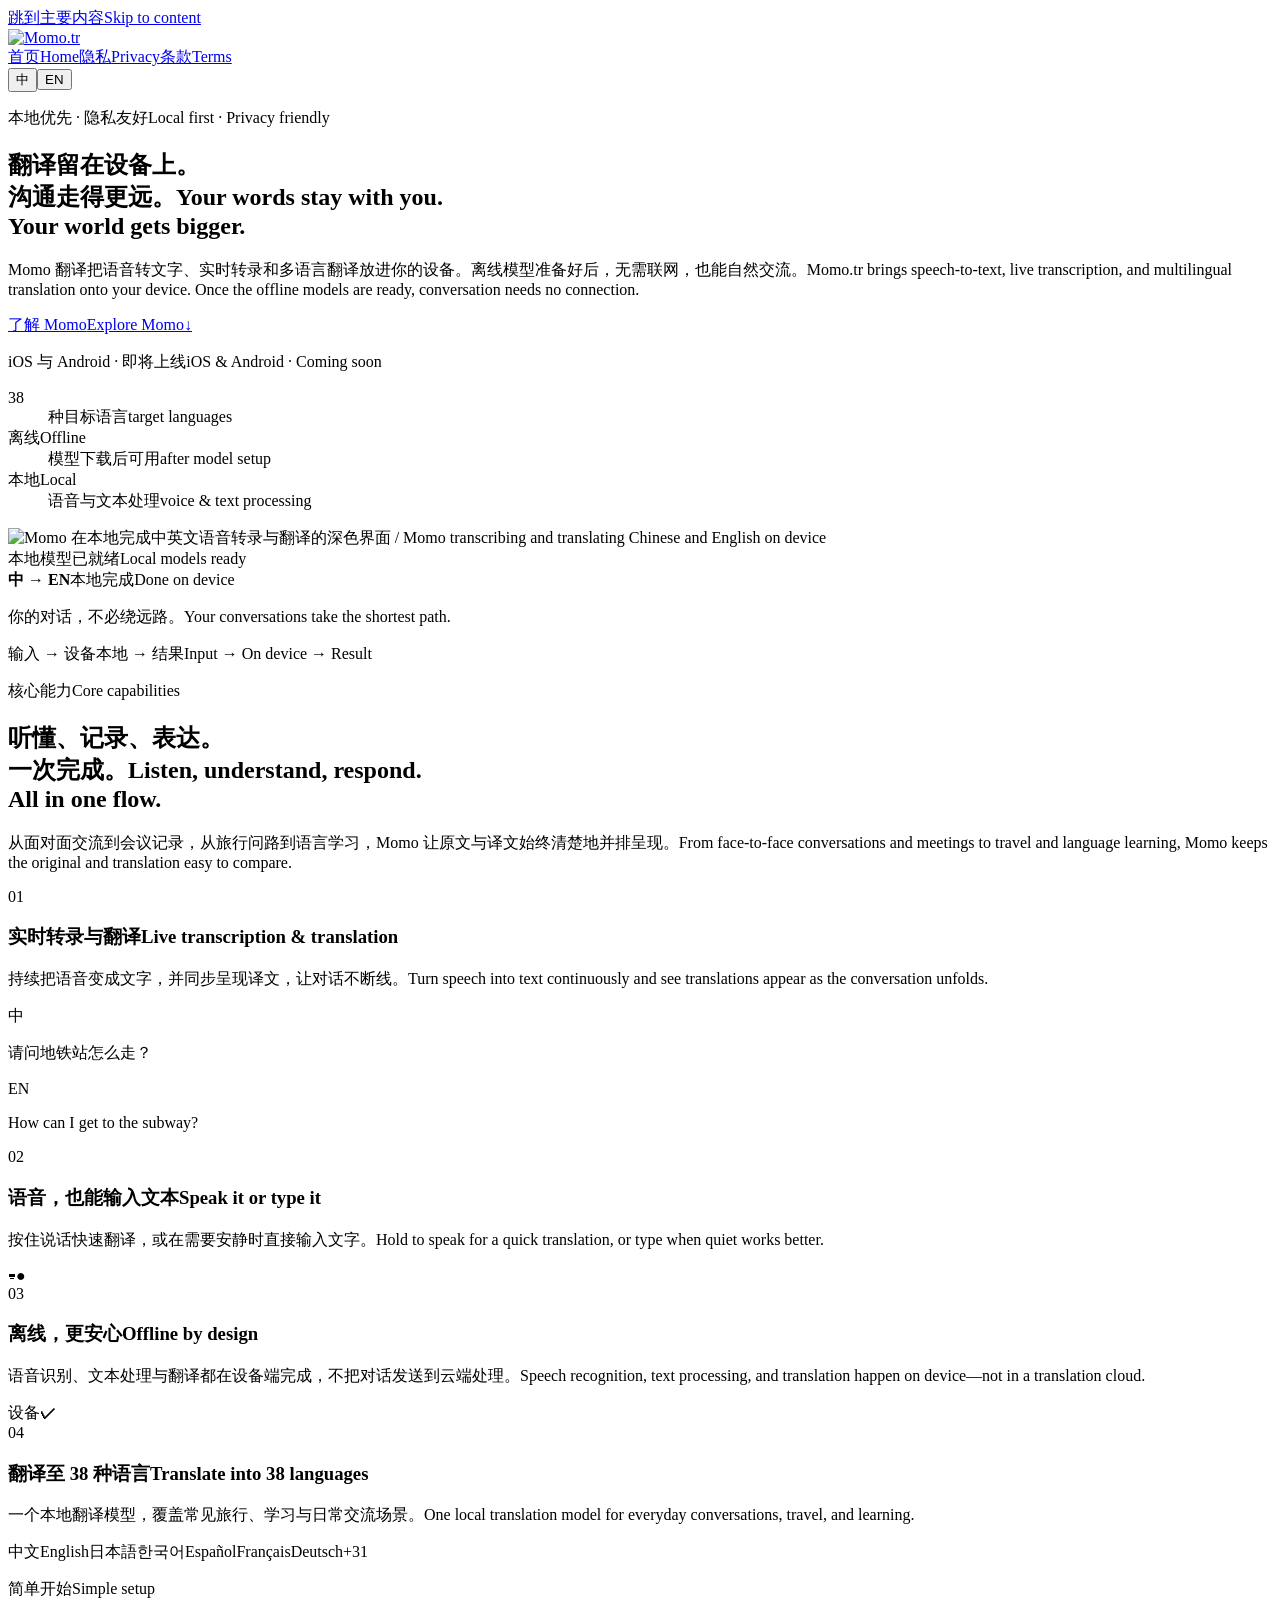
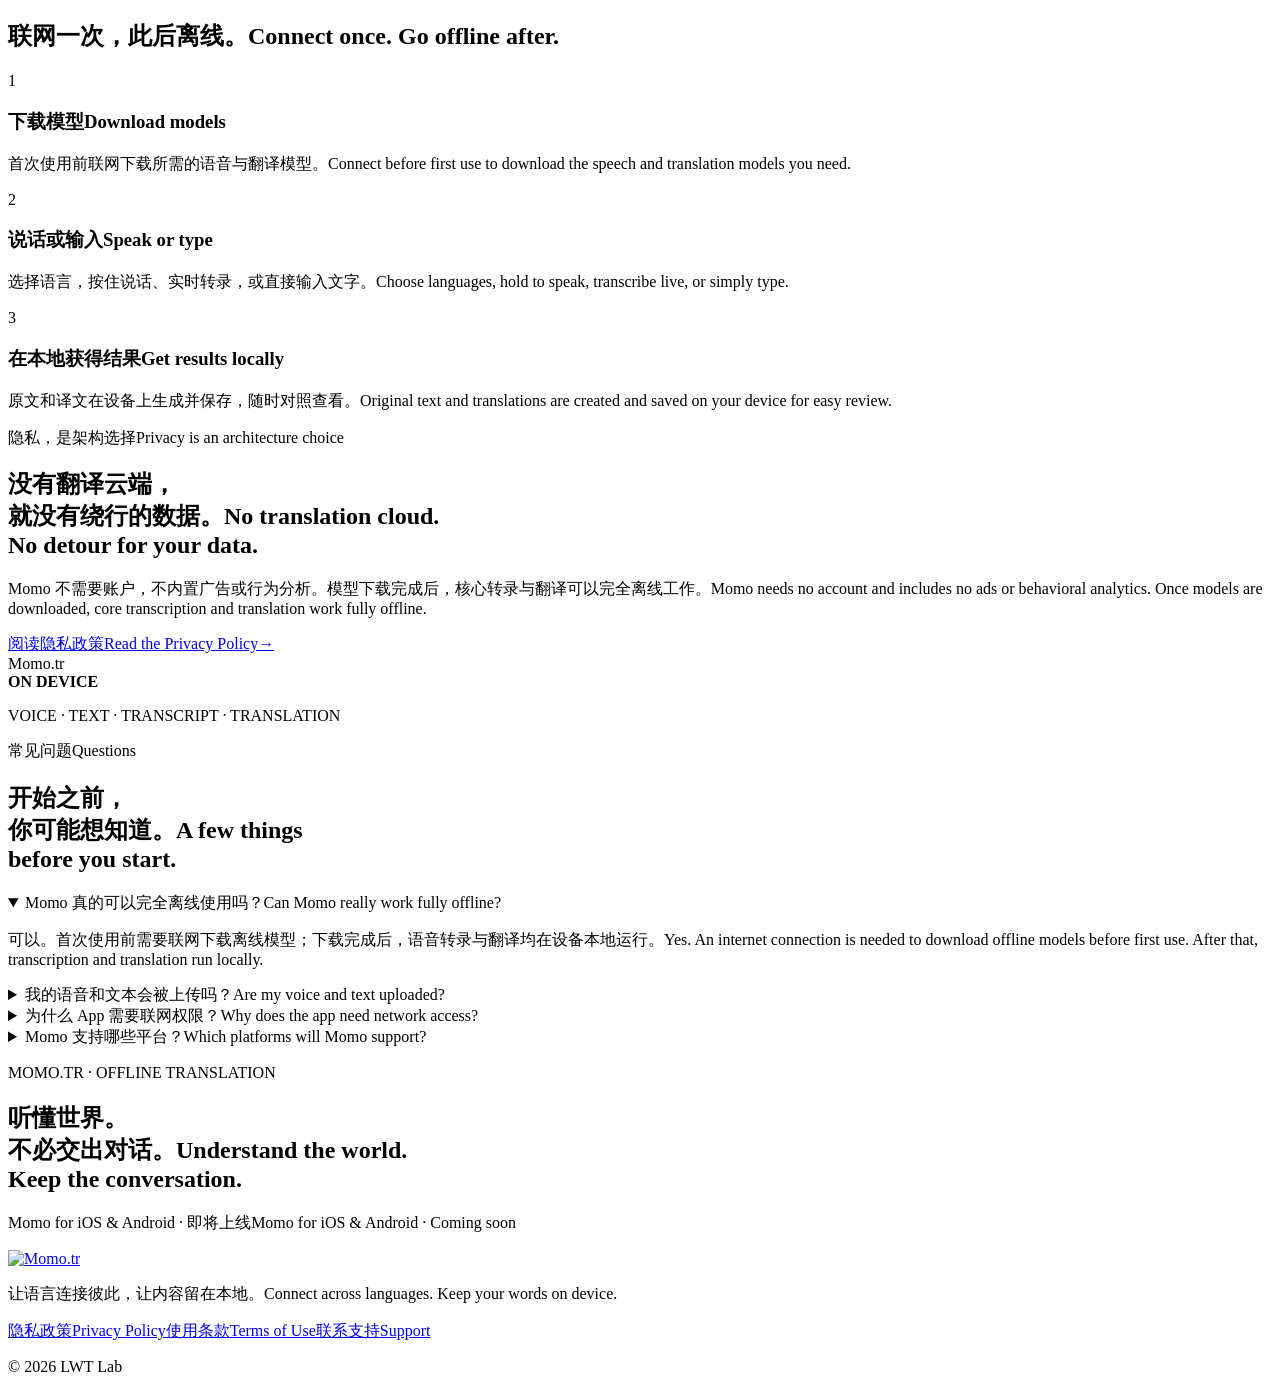
==== index.html @ 1e363007 "Deploy Momo website" ====
<!DOCTYPE html><html lang="zh-CN" data-language="zh"><head><meta charset="UTF-8"><meta name="viewport" content="width=device-width"><meta name="theme-color" content="#05080f"><meta name="description" content="语音与文本全程在设备本地处理，实时转录并翻译至 38 种目标语言。"><meta name="robots" content="index, follow"><link rel="canonical" href="https://lwtlab.github.io/momo/"><meta property="og:type" content="website"><meta property="og:site_name" content="Momo.tr"><meta property="og:title" content="Momo.tr — 本地离线转录与翻译"><meta property="og:description" content="语音与文本全程在设备本地处理，实时转录并翻译至 38 种目标语言。"><meta property="og:url" content="https://lwtlab.github.io/momo/"><meta property="og:image" content="https://lwtlab.github.io/momo/og.png"><meta name="twitter:card" content="summary_large_image"><meta name="twitter:title" content="Momo.tr — 本地离线转录与翻译"><meta name="twitter:description" content="语音与文本全程在设备本地处理，实时转录并翻译至 38 种目标语言。"><meta name="twitter:image" content="https://lwtlab.github.io/momo/og.png"><title>Momo.tr — 本地离线转录与翻译</title><link rel="stylesheet" href="/momo/_astro/index.ObLpLbck.css"><link rel="stylesheet" href="/momo/_astro/BaseLayout.CQuy_V8C.css"></head><body><a class="skip-link" href="#main-content"><span data-locale="zh">跳到主要内容</span><span data-locale="en">Skip to content</span></a><header class="site-header"><div class="nav-shell"><a class="brand" href="/momo/" aria-label="Momo 首页 / Momo home" data-astro-cid-6bctqxxv><img src="/momo/logo.png" width="720" height="180" alt="Momo.tr" data-astro-cid-6bctqxxv></a><nav aria-label="主导航 / Main navigation"><a class="active" href="/momo/"><span data-locale="zh">首页</span><span data-locale="en">Home</span></a><a href="/momo/privacy/"><span data-locale="zh">隐私</span><span data-locale="en">Privacy</span></a><a href="/momo/terms/"><span data-locale="zh">条款</span><span data-locale="en">Terms</span></a></nav><div class="language-switch" role="group" aria-label="选择语言 / Choose language" data-astro-cid-34uxj53s><button type="button" data-language-button="zh" aria-pressed="true" data-astro-cid-34uxj53s>中</button><button type="button" data-language-button="en" aria-pressed="false" data-astro-cid-34uxj53s>EN</button></div></div></header><main id="main-content"><section class="hero section-shell" data-astro-cid-lcdefpme><div class="hero-copy" data-astro-cid-lcdefpme><p class="eyebrow" data-astro-cid-lcdefpme><span data-locale="zh" data-astro-cid-lcdefpme>本地优先 · 隐私友好</span><span data-locale="en" data-astro-cid-lcdefpme>Local first · Privacy friendly</span></p><h1 data-astro-cid-lcdefpme><span data-locale="zh" data-astro-cid-lcdefpme>翻译留在设备上。<br data-astro-cid-lcdefpme>沟通走得更远。</span><span data-locale="en" data-astro-cid-lcdefpme>Your words stay with you.<br data-astro-cid-lcdefpme>Your world gets bigger.</span></h1><p class="hero-lede" data-astro-cid-lcdefpme><span data-locale="zh" data-astro-cid-lcdefpme>Momo 翻译把语音转文字、实时转录和多语言翻译放进你的设备。离线模型准备好后，无需联网，也能自然交流。</span><span data-locale="en" data-astro-cid-lcdefpme>Momo.tr brings speech-to-text, live transcription, and multilingual translation onto your device. Once the offline models are ready, conversation needs no connection.</span></p><div class="hero-actions" data-astro-cid-lcdefpme><a class="primary-action" href="#features" data-astro-cid-lcdefpme><span data-locale="zh" data-astro-cid-lcdefpme>了解 Momo</span><span data-locale="en" data-astro-cid-lcdefpme>Explore Momo</span><span aria-hidden="true" data-astro-cid-lcdefpme>↓</span></a><p data-astro-cid-lcdefpme><span data-locale="zh" data-astro-cid-lcdefpme>iOS 与 Android · 即将上线</span><span data-locale="en" data-astro-cid-lcdefpme>iOS & Android · Coming soon</span></p></div><dl class="hero-stats" aria-label="产品特点 / Product highlights" data-astro-cid-lcdefpme><div data-astro-cid-lcdefpme><dt data-astro-cid-lcdefpme>38</dt><dd data-astro-cid-lcdefpme><span data-locale="zh" data-astro-cid-lcdefpme>种目标语言</span><span data-locale="en" data-astro-cid-lcdefpme>target languages</span></dd></div><div data-astro-cid-lcdefpme><dt data-astro-cid-lcdefpme><span data-locale="zh" data-astro-cid-lcdefpme>离线</span><span data-locale="en" data-astro-cid-lcdefpme>Offline</span></dt><dd data-astro-cid-lcdefpme><span data-locale="zh" data-astro-cid-lcdefpme>模型下载后可用</span><span data-locale="en" data-astro-cid-lcdefpme>after model setup</span></dd></div><div data-astro-cid-lcdefpme><dt data-astro-cid-lcdefpme><span data-locale="zh" data-astro-cid-lcdefpme>本地</span><span data-locale="en" data-astro-cid-lcdefpme>Local</span></dt><dd data-astro-cid-lcdefpme><span data-locale="zh" data-astro-cid-lcdefpme>语音与文本处理</span><span data-locale="en" data-astro-cid-lcdefpme>voice & text processing</span></dd></div></dl></div><div class="product-stage" aria-label="Momo 应用界面预览 / Momo app preview" data-astro-cid-lcdefpme><div class="orbit orbit-one" data-astro-cid-lcdefpme></div><div class="orbit orbit-two" data-astro-cid-lcdefpme></div><div class="phone-frame" data-astro-cid-lcdefpme><div class="phone-speaker" data-astro-cid-lcdefpme></div><img src="/momo/app-screen.webp" width="853" height="1844" alt="Momo 在本地完成中英文语音转录与翻译的深色界面 / Momo transcribing and translating Chinese and English on device" data-astro-cid-lcdefpme></div><div class="local-card card-top" data-astro-cid-lcdefpme><span class="status-dot" data-astro-cid-lcdefpme></span><span data-locale="zh" data-astro-cid-lcdefpme>本地模型已就绪</span><span data-locale="en" data-astro-cid-lcdefpme>Local models ready</span></div><div class="local-card card-bottom" data-astro-cid-lcdefpme><strong data-astro-cid-lcdefpme>中 → EN</strong><span data-locale="zh" data-astro-cid-lcdefpme>本地完成</span><span data-locale="en" data-astro-cid-lcdefpme>Done on device</span></div></div></section><section class="trust-strip" aria-label="Momo 隐私承诺 / Momo privacy promise" data-astro-cid-lcdefpme><div class="section-shell trust-content" data-astro-cid-lcdefpme><p data-astro-cid-lcdefpme><span data-locale="zh" data-astro-cid-lcdefpme>你的对话，不必绕远路。</span><span data-locale="en" data-astro-cid-lcdefpme>Your conversations take the shortest path.</span></p><div class="signal-line" aria-hidden="true" data-astro-cid-lcdefpme><span data-astro-cid-lcdefpme></span><span data-astro-cid-lcdefpme></span><span data-astro-cid-lcdefpme></span><span data-astro-cid-lcdefpme></span><span data-astro-cid-lcdefpme></span></div><p data-astro-cid-lcdefpme><span data-locale="zh" data-astro-cid-lcdefpme>输入 → 设备本地 → 结果</span><span data-locale="en" data-astro-cid-lcdefpme>Input → On device → Result</span></p></div></section><section class="features section-shell" id="features" data-astro-cid-lcdefpme><p class="eyebrow" data-astro-cid-lcdefpme><span data-locale="zh" data-astro-cid-lcdefpme>核心能力</span><span data-locale="en" data-astro-cid-lcdefpme>Core capabilities</span></p><h2 class="section-heading" data-astro-cid-lcdefpme><span data-locale="zh" data-astro-cid-lcdefpme>听懂、记录、表达。<br data-astro-cid-lcdefpme>一次完成。</span><span data-locale="en" data-astro-cid-lcdefpme>Listen, understand, respond.<br data-astro-cid-lcdefpme>All in one flow.</span></h2><p class="section-copy" data-astro-cid-lcdefpme><span data-locale="zh" data-astro-cid-lcdefpme>从面对面交流到会议记录，从旅行问路到语言学习，Momo 让原文与译文始终清楚地并排呈现。</span><span data-locale="en" data-astro-cid-lcdefpme>From face-to-face conversations and meetings to travel and language learning, Momo keeps the original and translation easy to compare.</span></p><div class="feature-grid" data-astro-cid-lcdefpme><article class="feature feature-wide" data-astro-cid-lcdefpme><span class="feature-index" data-astro-cid-lcdefpme>01</span><div data-astro-cid-lcdefpme><h3 data-astro-cid-lcdefpme><span data-locale="zh" data-astro-cid-lcdefpme>实时转录与翻译</span><span data-locale="en" data-astro-cid-lcdefpme>Live transcription & translation</span></h3><p data-astro-cid-lcdefpme><span data-locale="zh" data-astro-cid-lcdefpme>持续把语音变成文字，并同步呈现译文，让对话不断线。</span><span data-locale="en" data-astro-cid-lcdefpme>Turn speech into text continuously and see translations appear as the conversation unfolds.</span></p></div><div class="transcript-demo" aria-hidden="true" data-astro-cid-lcdefpme><div data-astro-cid-lcdefpme><span data-astro-cid-lcdefpme>中</span><p data-astro-cid-lcdefpme>请问地铁站怎么走？</p></div><div data-astro-cid-lcdefpme><span data-astro-cid-lcdefpme>EN</span><p data-astro-cid-lcdefpme>How can I get to the subway?</p></div><i data-astro-cid-lcdefpme></i><i data-astro-cid-lcdefpme></i><i data-astro-cid-lcdefpme></i><i data-astro-cid-lcdefpme></i><i data-astro-cid-lcdefpme></i><i data-astro-cid-lcdefpme></i><i data-astro-cid-lcdefpme></i></div></article><article class="feature" data-astro-cid-lcdefpme><span class="feature-index" data-astro-cid-lcdefpme>02</span><div data-astro-cid-lcdefpme><h3 data-astro-cid-lcdefpme><span data-locale="zh" data-astro-cid-lcdefpme>语音，也能输入文本</span><span data-locale="en" data-astro-cid-lcdefpme>Speak it or type it</span></h3><p data-astro-cid-lcdefpme><span data-locale="zh" data-astro-cid-lcdefpme>按住说话快速翻译，或在需要安静时直接输入文字。</span><span data-locale="en" data-astro-cid-lcdefpme>Hold to speak for a quick translation, or type when quiet works better.</span></p></div><div class="input-demo" aria-hidden="true" data-astro-cid-lcdefpme><span data-astro-cid-lcdefpme>⌨</span><i data-astro-cid-lcdefpme></i><b data-astro-cid-lcdefpme>●</b></div></article><article class="feature feature-invert" data-astro-cid-lcdefpme><span class="feature-index" data-astro-cid-lcdefpme>03</span><div data-astro-cid-lcdefpme><h3 data-astro-cid-lcdefpme><span data-locale="zh" data-astro-cid-lcdefpme>离线，更安心</span><span data-locale="en" data-astro-cid-lcdefpme>Offline by design</span></h3><p data-astro-cid-lcdefpme><span data-locale="zh" data-astro-cid-lcdefpme>语音识别、文本处理与翻译都在设备端完成，不把对话发送到云端处理。</span><span data-locale="en" data-astro-cid-lcdefpme>Speech recognition, text processing, and translation happen on device—not in a translation cloud.</span></p></div><div class="privacy-demo" aria-hidden="true" data-astro-cid-lcdefpme><span data-astro-cid-lcdefpme>设备</span><i data-astro-cid-lcdefpme></i><strong data-astro-cid-lcdefpme>✓</strong></div></article><article class="feature feature-wide languages-feature" data-astro-cid-lcdefpme><span class="feature-index" data-astro-cid-lcdefpme>04</span><div data-astro-cid-lcdefpme><h3 data-astro-cid-lcdefpme><span data-locale="zh" data-astro-cid-lcdefpme>翻译至 38 种语言</span><span data-locale="en" data-astro-cid-lcdefpme>Translate into 38 languages</span></h3><p data-astro-cid-lcdefpme><span data-locale="zh" data-astro-cid-lcdefpme>一个本地翻译模型，覆盖常见旅行、学习与日常交流场景。</span><span data-locale="en" data-astro-cid-lcdefpme>One local translation model for everyday conversations, travel, and learning.</span></p></div><div class="language-cloud" aria-hidden="true" data-astro-cid-lcdefpme><span data-astro-cid-lcdefpme>中文</span><span data-astro-cid-lcdefpme>English</span><span data-astro-cid-lcdefpme>日本語</span><span data-astro-cid-lcdefpme>한국어</span><span data-astro-cid-lcdefpme>Español</span><span data-astro-cid-lcdefpme>Français</span><span data-astro-cid-lcdefpme>Deutsch</span><span data-astro-cid-lcdefpme>+31</span></div></article></div></section><section class="steps" data-astro-cid-lcdefpme><div class="section-shell" data-astro-cid-lcdefpme><p class="eyebrow" data-astro-cid-lcdefpme><span data-locale="zh" data-astro-cid-lcdefpme>简单开始</span><span data-locale="en" data-astro-cid-lcdefpme>Simple setup</span></p><h2 class="section-heading" data-astro-cid-lcdefpme><span data-locale="zh" data-astro-cid-lcdefpme>联网一次，此后离线。</span><span data-locale="en" data-astro-cid-lcdefpme>Connect once. Go offline after.</span></h2><div class="step-list" data-astro-cid-lcdefpme><article data-astro-cid-lcdefpme><span data-astro-cid-lcdefpme>1</span><div data-astro-cid-lcdefpme><h3 data-astro-cid-lcdefpme><span data-locale="zh" data-astro-cid-lcdefpme>下载模型</span><span data-locale="en" data-astro-cid-lcdefpme>Download models</span></h3><p data-astro-cid-lcdefpme><span data-locale="zh" data-astro-cid-lcdefpme>首次使用前联网下载所需的语音与翻译模型。</span><span data-locale="en" data-astro-cid-lcdefpme>Connect before first use to download the speech and translation models you need.</span></p></div></article><article data-astro-cid-lcdefpme><span data-astro-cid-lcdefpme>2</span><div data-astro-cid-lcdefpme><h3 data-astro-cid-lcdefpme><span data-locale="zh" data-astro-cid-lcdefpme>说话或输入</span><span data-locale="en" data-astro-cid-lcdefpme>Speak or type</span></h3><p data-astro-cid-lcdefpme><span data-locale="zh" data-astro-cid-lcdefpme>选择语言，按住说话、实时转录，或直接输入文字。</span><span data-locale="en" data-astro-cid-lcdefpme>Choose languages, hold to speak, transcribe live, or simply type.</span></p></div></article><article data-astro-cid-lcdefpme><span data-astro-cid-lcdefpme>3</span><div data-astro-cid-lcdefpme><h3 data-astro-cid-lcdefpme><span data-locale="zh" data-astro-cid-lcdefpme>在本地获得结果</span><span data-locale="en" data-astro-cid-lcdefpme>Get results locally</span></h3><p data-astro-cid-lcdefpme><span data-locale="zh" data-astro-cid-lcdefpme>原文和译文在设备上生成并保存，随时对照查看。</span><span data-locale="en" data-astro-cid-lcdefpme>Original text and translations are created and saved on your device for easy review.</span></p></div></article></div></div></section><section class="privacy-callout section-shell" data-astro-cid-lcdefpme><div class="privacy-copy" data-astro-cid-lcdefpme><p class="eyebrow" data-astro-cid-lcdefpme><span data-locale="zh" data-astro-cid-lcdefpme>隐私，是架构选择</span><span data-locale="en" data-astro-cid-lcdefpme>Privacy is an architecture choice</span></p><h2 data-astro-cid-lcdefpme><span data-locale="zh" data-astro-cid-lcdefpme>没有翻译云端，<br data-astro-cid-lcdefpme>就没有绕行的数据。</span><span data-locale="en" data-astro-cid-lcdefpme>No translation cloud.<br data-astro-cid-lcdefpme>No detour for your data.</span></h2><p data-astro-cid-lcdefpme><span data-locale="zh" data-astro-cid-lcdefpme>Momo 不需要账户，不内置广告或行为分析。模型下载完成后，核心转录与翻译可以完全离线工作。</span><span data-locale="en" data-astro-cid-lcdefpme>Momo needs no account and includes no ads or behavioral analytics. Once models are downloaded, core transcription and translation work fully offline.</span></p><a href="/momo/privacy/" data-astro-cid-lcdefpme><span data-locale="zh" data-astro-cid-lcdefpme>阅读隐私政策</span><span data-locale="en" data-astro-cid-lcdefpme>Read the Privacy Policy</span><span aria-hidden="true" data-astro-cid-lcdefpme>→</span></a></div><div class="privacy-visual" aria-hidden="true" data-astro-cid-lcdefpme><div class="device-box" data-astro-cid-lcdefpme><span data-astro-cid-lcdefpme>Momo.tr</span><div data-astro-cid-lcdefpme><i data-astro-cid-lcdefpme></i><i data-astro-cid-lcdefpme></i><i data-astro-cid-lcdefpme></i><i data-astro-cid-lcdefpme></i><i data-astro-cid-lcdefpme></i></div><strong data-astro-cid-lcdefpme>ON DEVICE</strong></div><p data-astro-cid-lcdefpme>VOICE · TEXT · TRANSCRIPT · TRANSLATION</p></div></section><section class="faq section-shell" data-astro-cid-lcdefpme><p class="eyebrow" data-astro-cid-lcdefpme><span data-locale="zh" data-astro-cid-lcdefpme>常见问题</span><span data-locale="en" data-astro-cid-lcdefpme>Questions</span></p><div class="faq-layout" data-astro-cid-lcdefpme><h2 class="section-heading" data-astro-cid-lcdefpme><span data-locale="zh" data-astro-cid-lcdefpme>开始之前，<br data-astro-cid-lcdefpme>你可能想知道。</span><span data-locale="en" data-astro-cid-lcdefpme>A few things<br data-astro-cid-lcdefpme>before you start.</span></h2><div class="faq-list" data-astro-cid-lcdefpme><details open data-astro-cid-lcdefpme><summary data-astro-cid-lcdefpme><span data-locale="zh" data-astro-cid-lcdefpme>Momo 真的可以完全离线使用吗？</span><span data-locale="en" data-astro-cid-lcdefpme>Can Momo really work fully offline?</span></summary><p data-astro-cid-lcdefpme><span data-locale="zh" data-astro-cid-lcdefpme>可以。首次使用前需要联网下载离线模型；下载完成后，语音转录与翻译均在设备本地运行。</span><span data-locale="en" data-astro-cid-lcdefpme>Yes. An internet connection is needed to download offline models before first use. After that, transcription and translation run locally.</span></p></details><details data-astro-cid-lcdefpme><summary data-astro-cid-lcdefpme><span data-locale="zh" data-astro-cid-lcdefpme>我的语音和文本会被上传吗？</span><span data-locale="en" data-astro-cid-lcdefpme>Are my voice and text uploaded?</span></summary><p data-astro-cid-lcdefpme><span data-locale="zh" data-astro-cid-lcdefpme>不会为了识别或翻译而上传。你的输入、转录与译文由设备上的模型处理。</span><span data-locale="en" data-astro-cid-lcdefpme>Not for recognition or translation. Your input, transcripts, and translations are processed by models on your device.</span></p></details><details data-astro-cid-lcdefpme><summary data-astro-cid-lcdefpme><span data-locale="zh" data-astro-cid-lcdefpme>为什么 App 需要联网权限？</span><span data-locale="en" data-astro-cid-lcdefpme>Why does the app need network access?</span></summary><p data-astro-cid-lcdefpme><span data-locale="zh" data-astro-cid-lcdefpme>用于首次下载和更新离线模型。模型文件较大，建议使用 Wi‑Fi。</span><span data-locale="en" data-astro-cid-lcdefpme>To download and update offline models. Model files are large, so Wi‑Fi is recommended.</span></p></details><details data-astro-cid-lcdefpme><summary data-astro-cid-lcdefpme><span data-locale="zh" data-astro-cid-lcdefpme>Momo 支持哪些平台？</span><span data-locale="en" data-astro-cid-lcdefpme>Which platforms will Momo support?</span></summary><p data-astro-cid-lcdefpme><span data-locale="zh" data-astro-cid-lcdefpme>Momo 正在为 iOS 和 Android 准备首个公开版本。</span><span data-locale="en" data-astro-cid-lcdefpme>Momo is preparing its first public release for iOS and Android.</span></p></details></div></div></section><section class="closing section-shell" data-astro-cid-lcdefpme><p class="closing-kicker" data-astro-cid-lcdefpme>MOMO.TR · OFFLINE TRANSLATION</p><h2 data-astro-cid-lcdefpme><span data-locale="zh" data-astro-cid-lcdefpme>听懂世界。<br data-astro-cid-lcdefpme>不必交出对话。</span><span data-locale="en" data-astro-cid-lcdefpme>Understand the world.<br data-astro-cid-lcdefpme>Keep the conversation.</span></h2><p data-astro-cid-lcdefpme><span data-locale="zh" data-astro-cid-lcdefpme>Momo for iOS & Android · 即将上线</span><span data-locale="en" data-astro-cid-lcdefpme>Momo for iOS & Android · Coming soon</span></p></section></main><footer class="site-footer"><div class="footer-shell"><div><a class="brand compact" href="/momo/" aria-label="Momo 首页 / Momo home" data-astro-cid-6bctqxxv><img src="/momo/logo.png" width="720" height="180" alt="Momo.tr" data-astro-cid-6bctqxxv></a><p><span data-locale="zh">让语言连接彼此，让内容留在本地。</span><span data-locale="en">Connect across languages. Keep your words on device.</span></p></div><div class="footer-links"><a href="/momo/privacy/"><span data-locale="zh">隐私政策</span><span data-locale="en">Privacy Policy</span></a><a href="/momo/terms/"><span data-locale="zh">使用条款</span><span data-locale="en">Terms of Use</span></a><a href="https://github.com/lwtlab/momo/issues" rel="noreferrer"><span data-locale="zh">联系支持</span><span data-locale="en">Support</span></a></div><p class="copyright">© 2026 LWT Lab</p></div></footer><script>
      (() => {
        const root = document.documentElement;
        const buttons = document.querySelectorAll('[data-language-button]');
        let storedLanguage = null;
        try {
          storedLanguage = localStorage.getItem('momo-language');
        } catch {
          // The site still works when browser storage is unavailable.
        }
        const preferredLanguage = navigator.language.toLowerCase().startsWith('zh') ? 'zh' : 'en';

        const setLanguage = (language) => {
          const safeLanguage = language === 'en' ? 'en' : 'zh';
          root.dataset.language = safeLanguage;
          root.lang = safeLanguage === 'zh' ? 'zh-CN' : 'en';
          buttons.forEach((button) => {
            button.setAttribute('aria-pressed', String(button.dataset.languageButton === safeLanguage));
          });
        };

        setLanguage(storedLanguage || preferredLanguage);

        buttons.forEach((button) => {
          button.addEventListener('click', () => {
            const language = button.dataset.languageButton;
            try {
              localStorage.setItem('momo-language', language);
            } catch {
              // Keep the current session language even when storage is blocked.
            }
            setLanguage(language);
          });
        });
      })();
    </script></body></html>
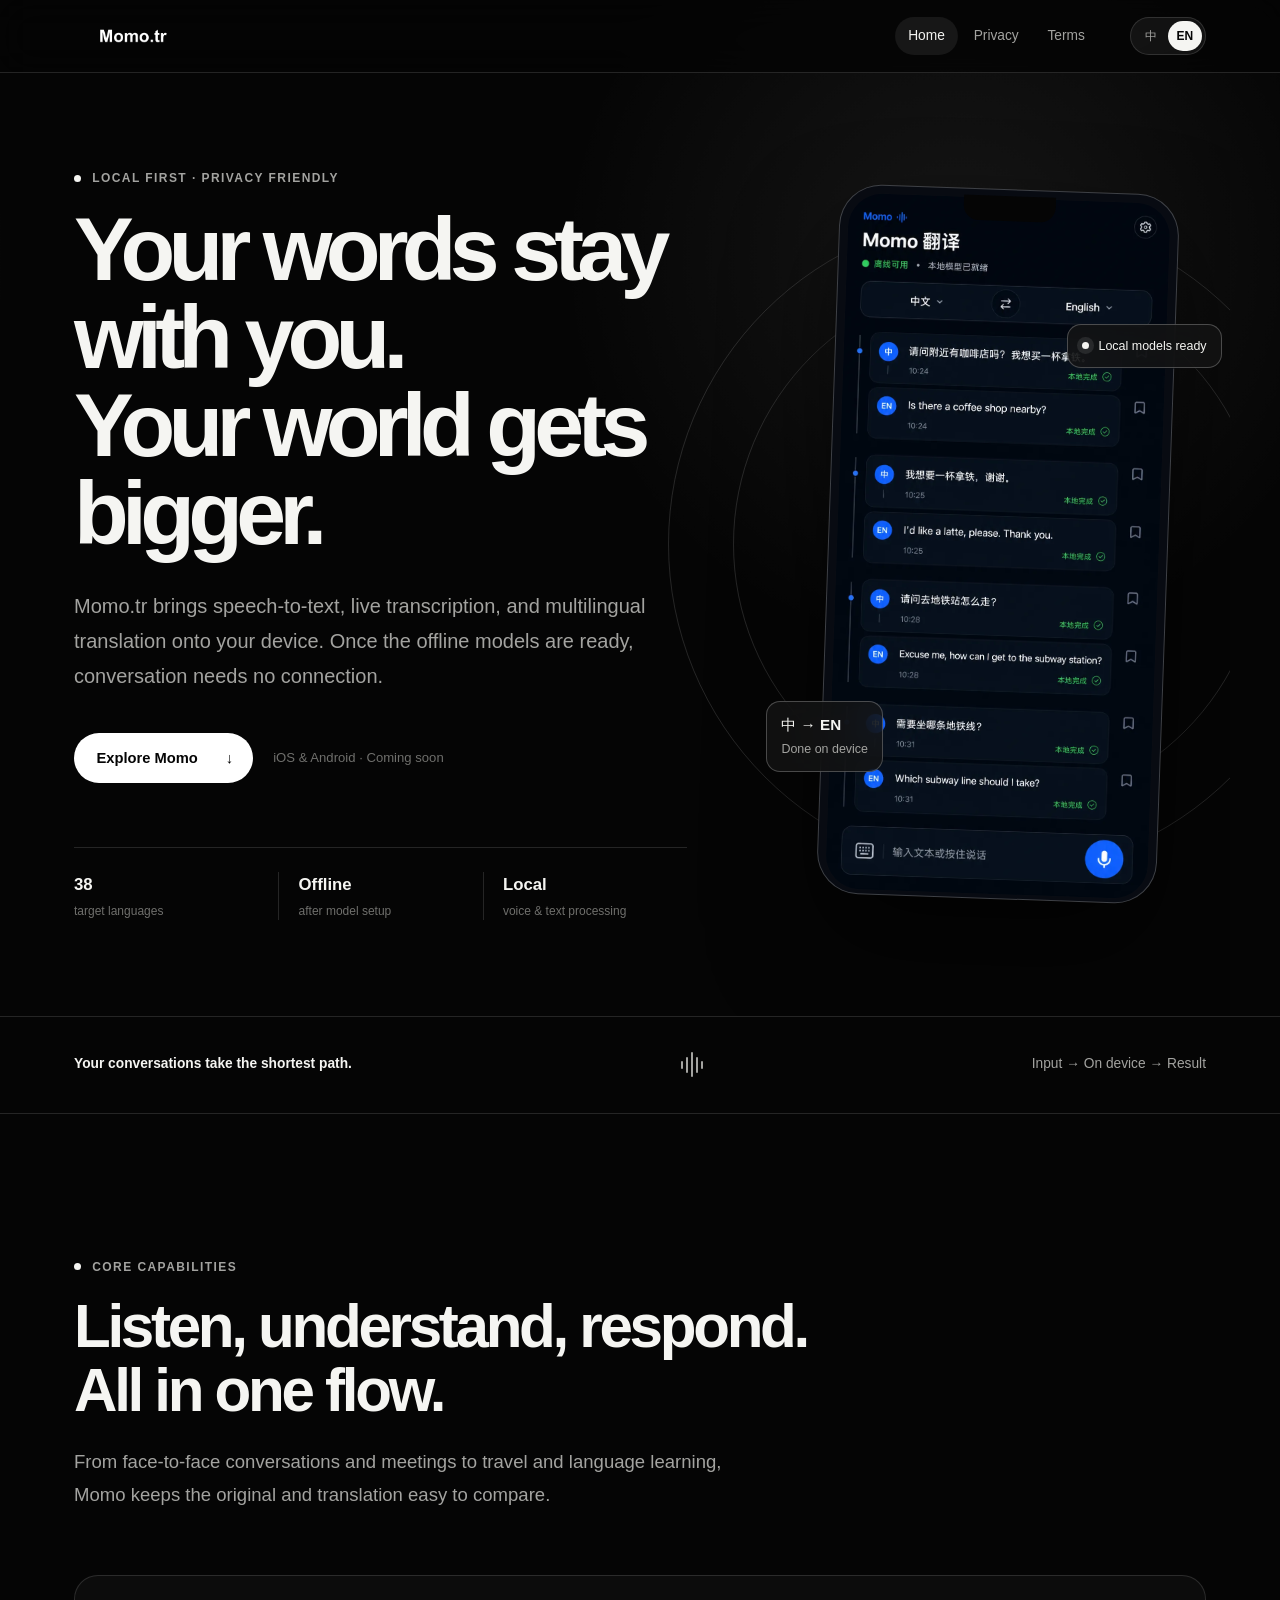
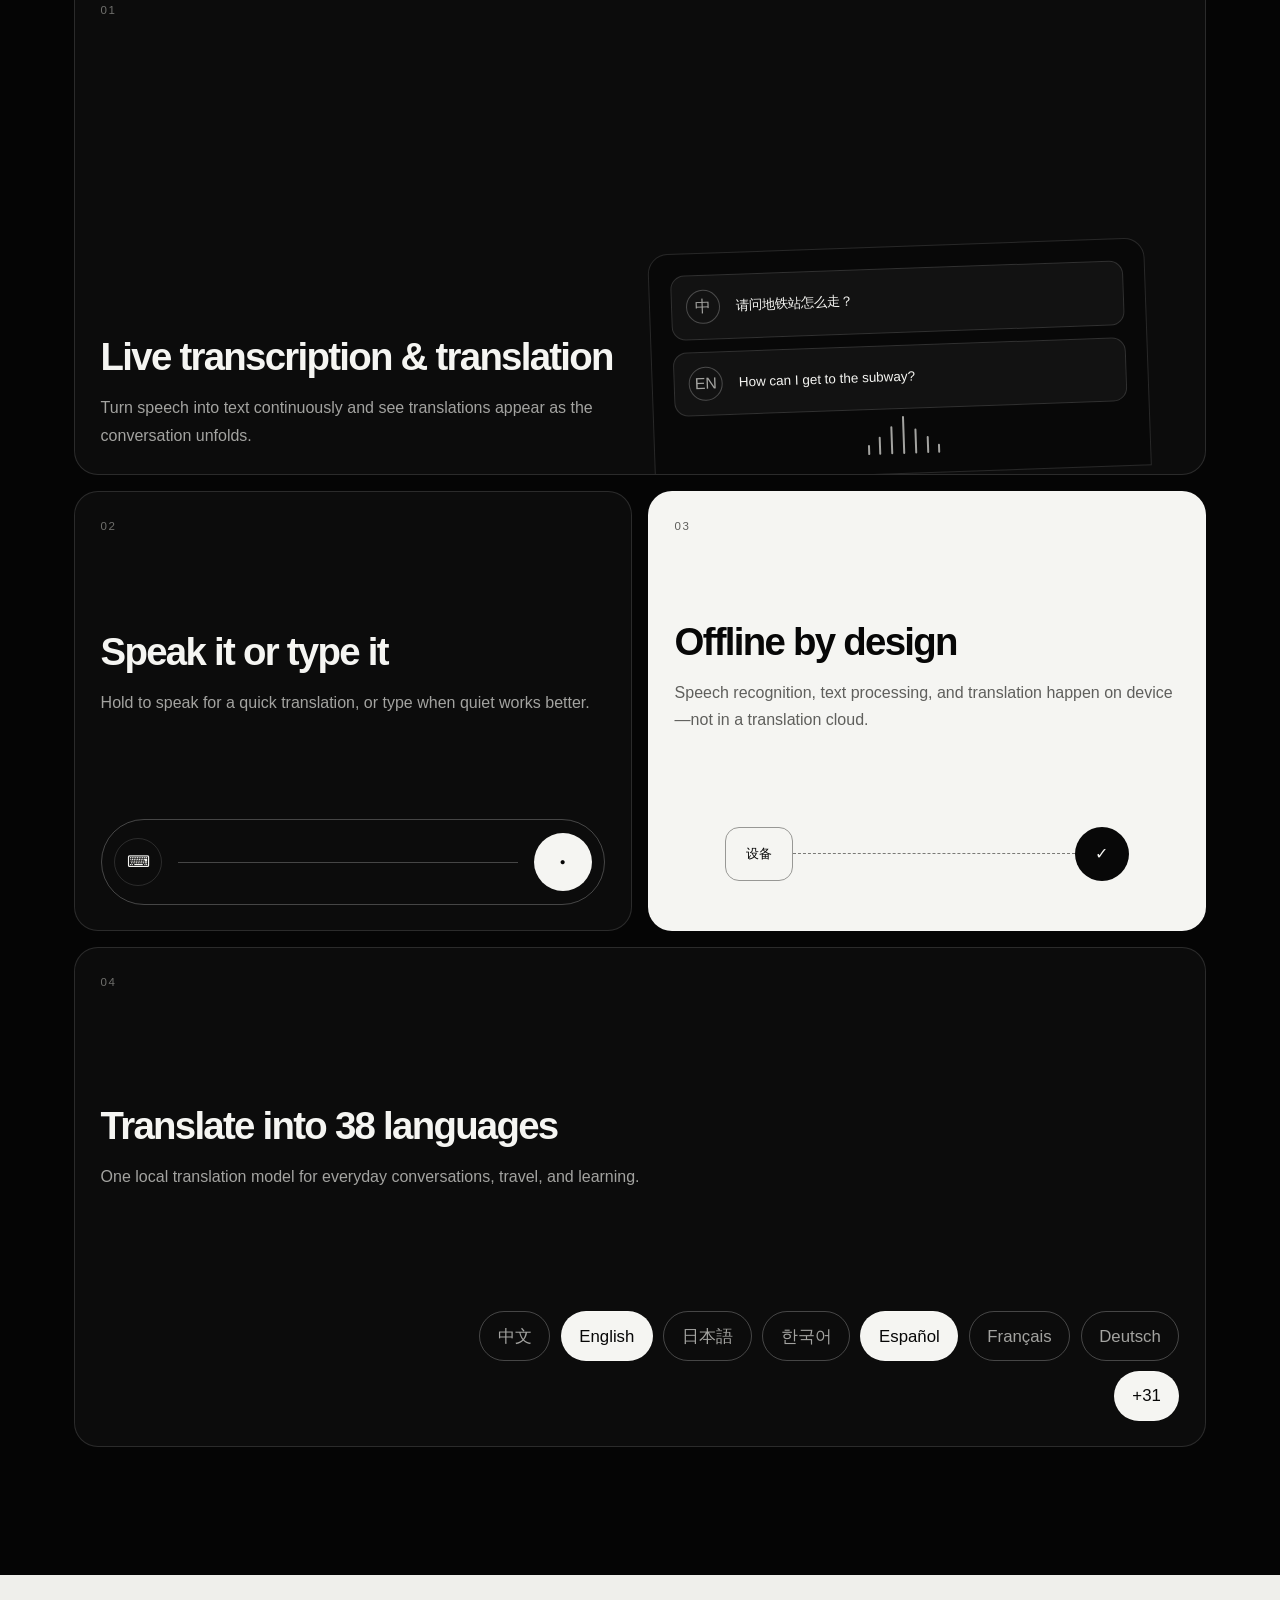
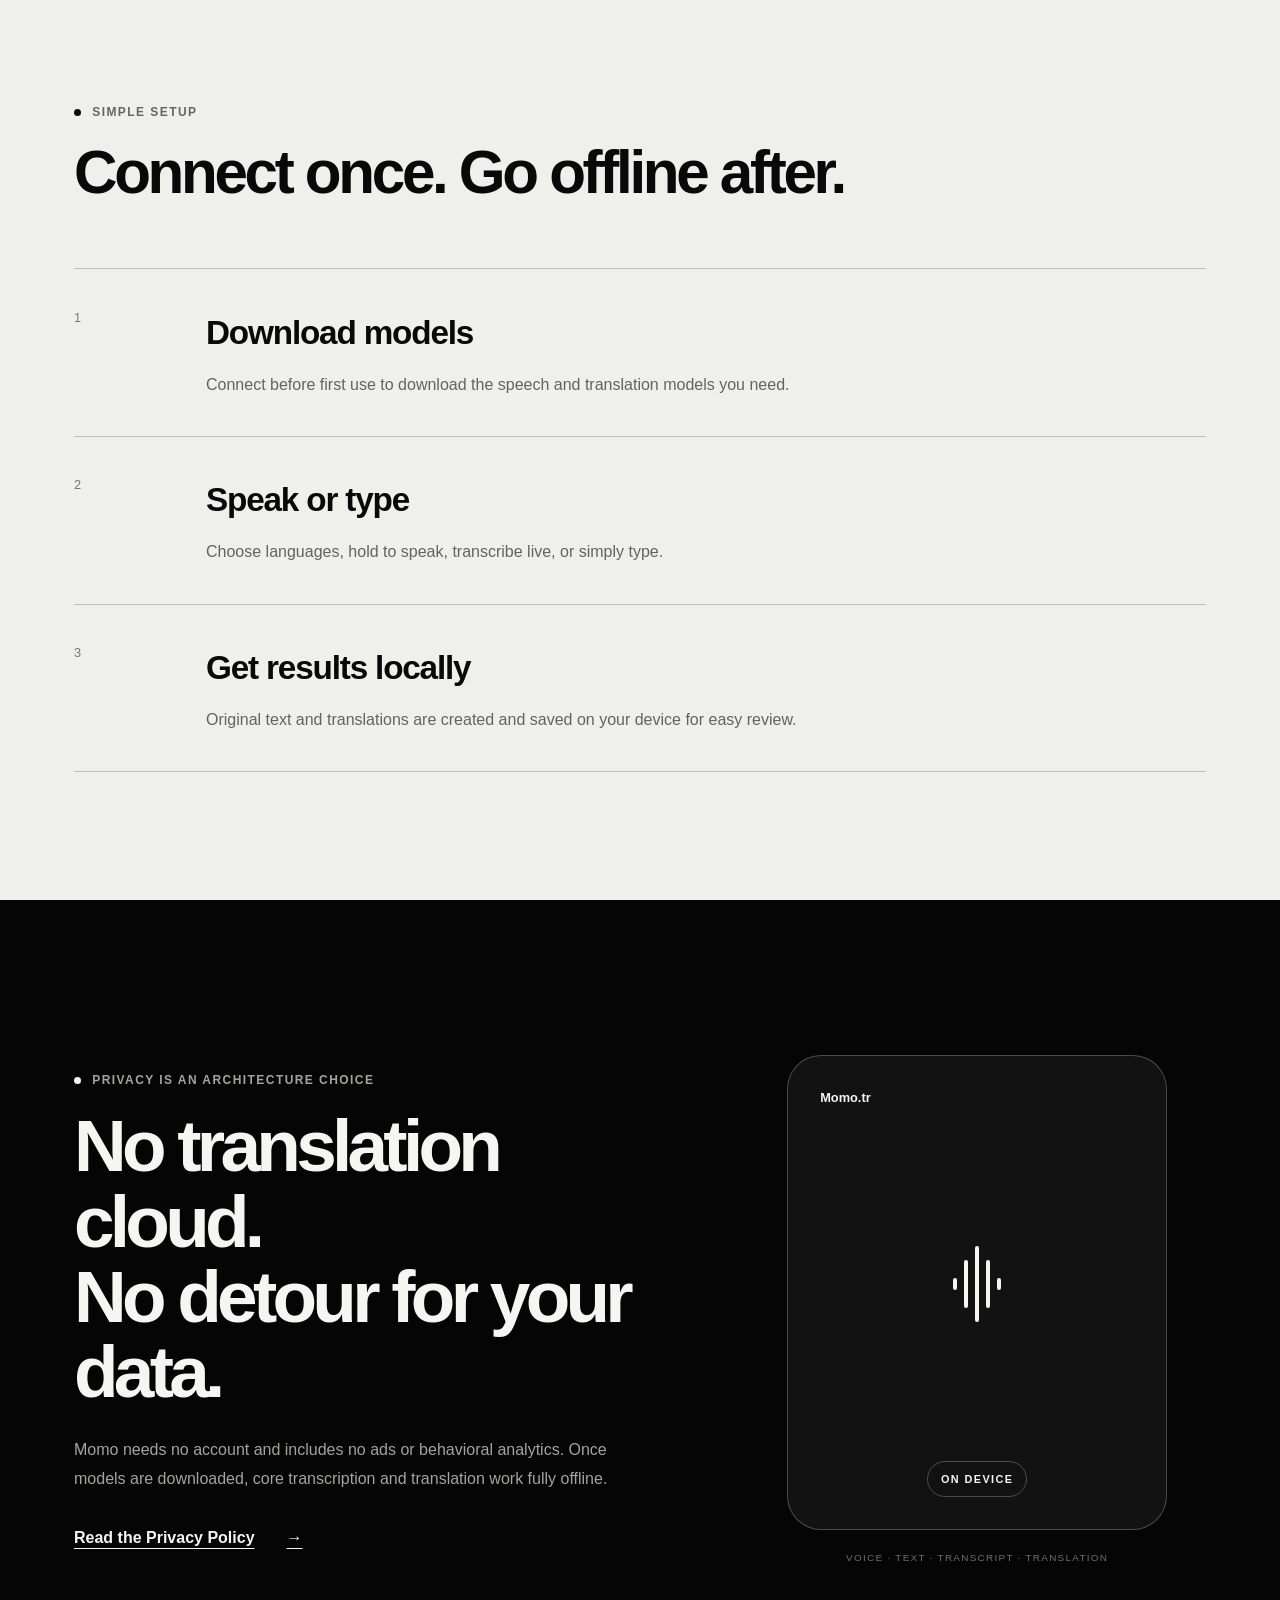
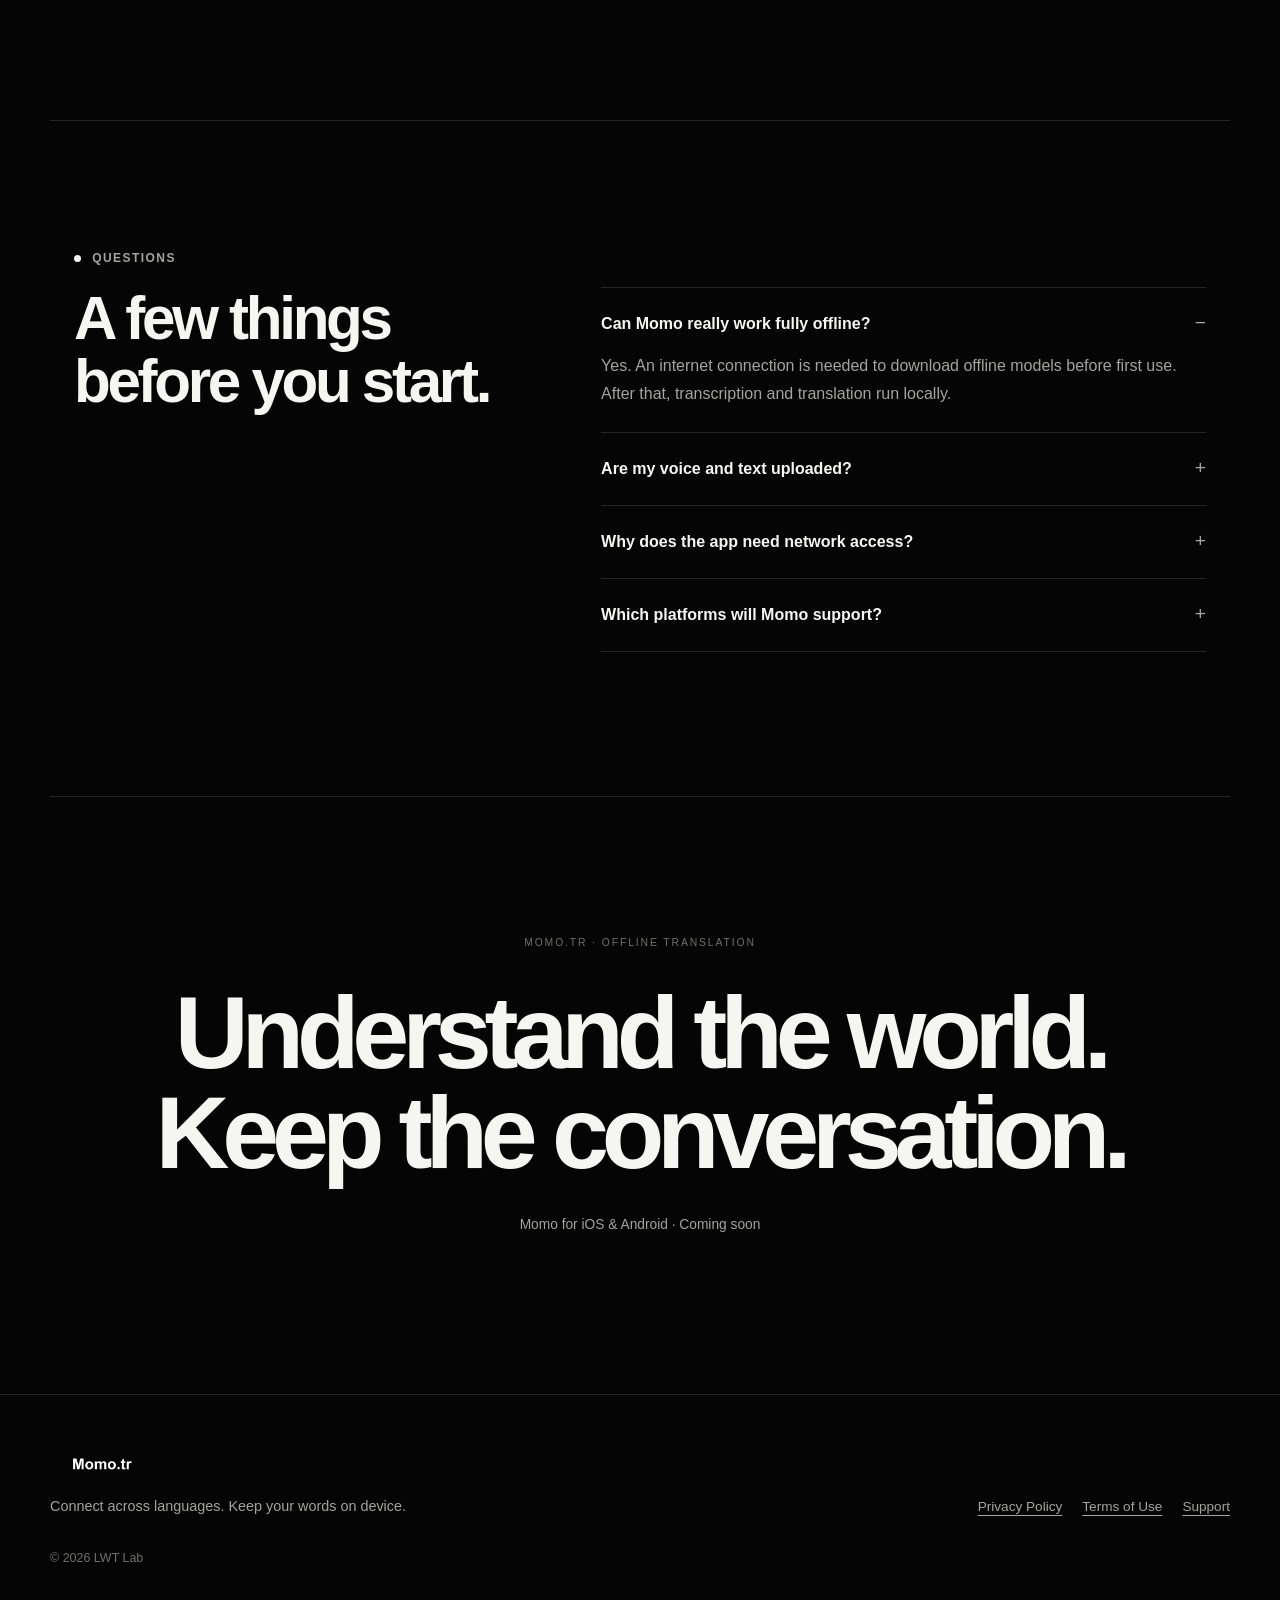
==== commit 36d6209b: "Deploy Momo website" ====
--- a/index.html
+++ b/index.html
@@ -1,4 +1,4 @@
-<!DOCTYPE html><html lang="zh-CN" data-language="zh"><head><meta charset="UTF-8"><meta name="viewport" content="width=device-width"><meta name="theme-color" content="#05080f"><meta name="description" content="语音与文本全程在设备本地处理，实时转录并翻译至 38 种目标语言。"><meta name="robots" content="index, follow"><link rel="canonical" href="https://lwtlab.github.io/momo/"><meta property="og:type" content="website"><meta property="og:site_name" content="Momo.tr"><meta property="og:title" content="Momo.tr — 本地离线转录与翻译"><meta property="og:description" content="语音与文本全程在设备本地处理，实时转录并翻译至 38 种目标语言。"><meta property="og:url" content="https://lwtlab.github.io/momo/"><meta property="og:image" content="https://lwtlab.github.io/momo/og.png"><meta name="twitter:card" content="summary_large_image"><meta name="twitter:title" content="Momo.tr — 本地离线转录与翻译"><meta name="twitter:description" content="语音与文本全程在设备本地处理，实时转录并翻译至 38 种目标语言。"><meta name="twitter:image" content="https://lwtlab.github.io/momo/og.png"><title>Momo.tr — 本地离线转录与翻译</title><link rel="stylesheet" href="/momo/_astro/index.ObLpLbck.css"><link rel="stylesheet" href="/momo/_astro/BaseLayout.CQuy_V8C.css"></head><body><a class="skip-link" href="#main-content"><span data-locale="zh">跳到主要内容</span><span data-locale="en">Skip to content</span></a><header class="site-header"><div class="nav-shell"><a class="brand" href="/momo/" aria-label="Momo 首页 / Momo home" data-astro-cid-6bctqxxv><img src="/momo/logo.png" width="720" height="180" alt="Momo.tr" data-astro-cid-6bctqxxv></a><nav aria-label="主导航 / Main navigation"><a class="active" href="/momo/"><span data-locale="zh">首页</span><span data-locale="en">Home</span></a><a href="/momo/privacy/"><span data-locale="zh">隐私</span><span data-locale="en">Privacy</span></a><a href="/momo/terms/"><span data-locale="zh">条款</span><span data-locale="en">Terms</span></a></nav><div class="language-switch" role="group" aria-label="选择语言 / Choose language" data-astro-cid-34uxj53s><button type="button" data-language-button="zh" aria-pressed="true" data-astro-cid-34uxj53s>中</button><button type="button" data-language-button="en" aria-pressed="false" data-astro-cid-34uxj53s>EN</button></div></div></header><main id="main-content"><section class="hero section-shell" data-astro-cid-lcdefpme><div class="hero-copy" data-astro-cid-lcdefpme><p class="eyebrow" data-astro-cid-lcdefpme><span data-locale="zh" data-astro-cid-lcdefpme>本地优先 · 隐私友好</span><span data-locale="en" data-astro-cid-lcdefpme>Local first · Privacy friendly</span></p><h1 data-astro-cid-lcdefpme><span data-locale="zh" data-astro-cid-lcdefpme>翻译留在设备上。<br data-astro-cid-lcdefpme>沟通走得更远。</span><span data-locale="en" data-astro-cid-lcdefpme>Your words stay with you.<br data-astro-cid-lcdefpme>Your world gets bigger.</span></h1><p class="hero-lede" data-astro-cid-lcdefpme><span data-locale="zh" data-astro-cid-lcdefpme>Momo 翻译把语音转文字、实时转录和多语言翻译放进你的设备。离线模型准备好后，无需联网，也能自然交流。</span><span data-locale="en" data-astro-cid-lcdefpme>Momo.tr brings speech-to-text, live transcription, and multilingual translation onto your device. Once the offline models are ready, conversation needs no connection.</span></p><div class="hero-actions" data-astro-cid-lcdefpme><a class="primary-action" href="#features" data-astro-cid-lcdefpme><span data-locale="zh" data-astro-cid-lcdefpme>了解 Momo</span><span data-locale="en" data-astro-cid-lcdefpme>Explore Momo</span><span aria-hidden="true" data-astro-cid-lcdefpme>↓</span></a><p data-astro-cid-lcdefpme><span data-locale="zh" data-astro-cid-lcdefpme>iOS 与 Android · 即将上线</span><span data-locale="en" data-astro-cid-lcdefpme>iOS & Android · Coming soon</span></p></div><dl class="hero-stats" aria-label="产品特点 / Product highlights" data-astro-cid-lcdefpme><div data-astro-cid-lcdefpme><dt data-astro-cid-lcdefpme>38</dt><dd data-astro-cid-lcdefpme><span data-locale="zh" data-astro-cid-lcdefpme>种目标语言</span><span data-locale="en" data-astro-cid-lcdefpme>target languages</span></dd></div><div data-astro-cid-lcdefpme><dt data-astro-cid-lcdefpme><span data-locale="zh" data-astro-cid-lcdefpme>离线</span><span data-locale="en" data-astro-cid-lcdefpme>Offline</span></dt><dd data-astro-cid-lcdefpme><span data-locale="zh" data-astro-cid-lcdefpme>模型下载后可用</span><span data-locale="en" data-astro-cid-lcdefpme>after model setup</span></dd></div><div data-astro-cid-lcdefpme><dt data-astro-cid-lcdefpme><span data-locale="zh" data-astro-cid-lcdefpme>本地</span><span data-locale="en" data-astro-cid-lcdefpme>Local</span></dt><dd data-astro-cid-lcdefpme><span data-locale="zh" data-astro-cid-lcdefpme>语音与文本处理</span><span data-locale="en" data-astro-cid-lcdefpme>voice & text processing</span></dd></div></dl></div><div class="product-stage" aria-label="Momo 应用界面预览 / Momo app preview" data-astro-cid-lcdefpme><div class="orbit orbit-one" data-astro-cid-lcdefpme></div><div class="orbit orbit-two" data-astro-cid-lcdefpme></div><div class="phone-frame" data-astro-cid-lcdefpme><div class="phone-speaker" data-astro-cid-lcdefpme></div><img src="/momo/app-screen.webp" width="853" height="1844" alt="Momo 在本地完成中英文语音转录与翻译的深色界面 / Momo transcribing and translating Chinese and English on device" data-astro-cid-lcdefpme></div><div class="local-card card-top" data-astro-cid-lcdefpme><span class="status-dot" data-astro-cid-lcdefpme></span><span data-locale="zh" data-astro-cid-lcdefpme>本地模型已就绪</span><span data-locale="en" data-astro-cid-lcdefpme>Local models ready</span></div><div class="local-card card-bottom" data-astro-cid-lcdefpme><strong data-astro-cid-lcdefpme>中 → EN</strong><span data-locale="zh" data-astro-cid-lcdefpme>本地完成</span><span data-locale="en" data-astro-cid-lcdefpme>Done on device</span></div></div></section><section class="trust-strip" aria-label="Momo 隐私承诺 / Momo privacy promise" data-astro-cid-lcdefpme><div class="section-shell trust-content" data-astro-cid-lcdefpme><p data-astro-cid-lcdefpme><span data-locale="zh" data-astro-cid-lcdefpme>你的对话，不必绕远路。</span><span data-locale="en" data-astro-cid-lcdefpme>Your conversations take the shortest path.</span></p><div class="signal-line" aria-hidden="true" data-astro-cid-lcdefpme><span data-astro-cid-lcdefpme></span><span data-astro-cid-lcdefpme></span><span data-astro-cid-lcdefpme></span><span data-astro-cid-lcdefpme></span><span data-astro-cid-lcdefpme></span></div><p data-astro-cid-lcdefpme><span data-locale="zh" data-astro-cid-lcdefpme>输入 → 设备本地 → 结果</span><span data-locale="en" data-astro-cid-lcdefpme>Input → On device → Result</span></p></div></section><section class="features section-shell" id="features" data-astro-cid-lcdefpme><p class="eyebrow" data-astro-cid-lcdefpme><span data-locale="zh" data-astro-cid-lcdefpme>核心能力</span><span data-locale="en" data-astro-cid-lcdefpme>Core capabilities</span></p><h2 class="section-heading" data-astro-cid-lcdefpme><span data-locale="zh" data-astro-cid-lcdefpme>听懂、记录、表达。<br data-astro-cid-lcdefpme>一次完成。</span><span data-locale="en" data-astro-cid-lcdefpme>Listen, understand, respond.<br data-astro-cid-lcdefpme>All in one flow.</span></h2><p class="section-copy" data-astro-cid-lcdefpme><span data-locale="zh" data-astro-cid-lcdefpme>从面对面交流到会议记录，从旅行问路到语言学习，Momo 让原文与译文始终清楚地并排呈现。</span><span data-locale="en" data-astro-cid-lcdefpme>From face-to-face conversations and meetings to travel and language learning, Momo keeps the original and translation easy to compare.</span></p><div class="feature-grid" data-astro-cid-lcdefpme><article class="feature feature-wide" data-astro-cid-lcdefpme><span class="feature-index" data-astro-cid-lcdefpme>01</span><div data-astro-cid-lcdefpme><h3 data-astro-cid-lcdefpme><span data-locale="zh" data-astro-cid-lcdefpme>实时转录与翻译</span><span data-locale="en" data-astro-cid-lcdefpme>Live transcription & translation</span></h3><p data-astro-cid-lcdefpme><span data-locale="zh" data-astro-cid-lcdefpme>持续把语音变成文字，并同步呈现译文，让对话不断线。</span><span data-locale="en" data-astro-cid-lcdefpme>Turn speech into text continuously and see translations appear as the conversation unfolds.</span></p></div><div class="transcript-demo" aria-hidden="true" data-astro-cid-lcdefpme><div data-astro-cid-lcdefpme><span data-astro-cid-lcdefpme>中</span><p data-astro-cid-lcdefpme>请问地铁站怎么走？</p></div><div data-astro-cid-lcdefpme><span data-astro-cid-lcdefpme>EN</span><p data-astro-cid-lcdefpme>How can I get to the subway?</p></div><i data-astro-cid-lcdefpme></i><i data-astro-cid-lcdefpme></i><i data-astro-cid-lcdefpme></i><i data-astro-cid-lcdefpme></i><i data-astro-cid-lcdefpme></i><i data-astro-cid-lcdefpme></i><i data-astro-cid-lcdefpme></i></div></article><article class="feature" data-astro-cid-lcdefpme><span class="feature-index" data-astro-cid-lcdefpme>02</span><div data-astro-cid-lcdefpme><h3 data-astro-cid-lcdefpme><span data-locale="zh" data-astro-cid-lcdefpme>语音，也能输入文本</span><span data-locale="en" data-astro-cid-lcdefpme>Speak it or type it</span></h3><p data-astro-cid-lcdefpme><span data-locale="zh" data-astro-cid-lcdefpme>按住说话快速翻译，或在需要安静时直接输入文字。</span><span data-locale="en" data-astro-cid-lcdefpme>Hold to speak for a quick translation, or type when quiet works better.</span></p></div><div class="input-demo" aria-hidden="true" data-astro-cid-lcdefpme><span data-astro-cid-lcdefpme>⌨</span><i data-astro-cid-lcdefpme></i><b data-astro-cid-lcdefpme>●</b></div></article><article class="feature feature-invert" data-astro-cid-lcdefpme><span class="feature-index" data-astro-cid-lcdefpme>03</span><div data-astro-cid-lcdefpme><h3 data-astro-cid-lcdefpme><span data-locale="zh" data-astro-cid-lcdefpme>离线，更安心</span><span data-locale="en" data-astro-cid-lcdefpme>Offline by design</span></h3><p data-astro-cid-lcdefpme><span data-locale="zh" data-astro-cid-lcdefpme>语音识别、文本处理与翻译都在设备端完成，不把对话发送到云端处理。</span><span data-locale="en" data-astro-cid-lcdefpme>Speech recognition, text processing, and translation happen on device—not in a translation cloud.</span></p></div><div class="privacy-demo" aria-hidden="true" data-astro-cid-lcdefpme><span data-astro-cid-lcdefpme>设备</span><i data-astro-cid-lcdefpme></i><strong data-astro-cid-lcdefpme>✓</strong></div></article><article class="feature feature-wide languages-feature" data-astro-cid-lcdefpme><span class="feature-index" data-astro-cid-lcdefpme>04</span><div data-astro-cid-lcdefpme><h3 data-astro-cid-lcdefpme><span data-locale="zh" data-astro-cid-lcdefpme>翻译至 38 种语言</span><span data-locale="en" data-astro-cid-lcdefpme>Translate into 38 languages</span></h3><p data-astro-cid-lcdefpme><span data-locale="zh" data-astro-cid-lcdefpme>一个本地翻译模型，覆盖常见旅行、学习与日常交流场景。</span><span data-locale="en" data-astro-cid-lcdefpme>One local translation model for everyday conversations, travel, and learning.</span></p></div><div class="language-cloud" aria-hidden="true" data-astro-cid-lcdefpme><span data-astro-cid-lcdefpme>中文</span><span data-astro-cid-lcdefpme>English</span><span data-astro-cid-lcdefpme>日本語</span><span data-astro-cid-lcdefpme>한국어</span><span data-astro-cid-lcdefpme>Español</span><span data-astro-cid-lcdefpme>Français</span><span data-astro-cid-lcdefpme>Deutsch</span><span data-astro-cid-lcdefpme>+31</span></div></article></div></section><section class="steps" data-astro-cid-lcdefpme><div class="section-shell" data-astro-cid-lcdefpme><p class="eyebrow" data-astro-cid-lcdefpme><span data-locale="zh" data-astro-cid-lcdefpme>简单开始</span><span data-locale="en" data-astro-cid-lcdefpme>Simple setup</span></p><h2 class="section-heading" data-astro-cid-lcdefpme><span data-locale="zh" data-astro-cid-lcdefpme>联网一次，此后离线。</span><span data-locale="en" data-astro-cid-lcdefpme>Connect once. Go offline after.</span></h2><div class="step-list" data-astro-cid-lcdefpme><article data-astro-cid-lcdefpme><span data-astro-cid-lcdefpme>1</span><div data-astro-cid-lcdefpme><h3 data-astro-cid-lcdefpme><span data-locale="zh" data-astro-cid-lcdefpme>下载模型</span><span data-locale="en" data-astro-cid-lcdefpme>Download models</span></h3><p data-astro-cid-lcdefpme><span data-locale="zh" data-astro-cid-lcdefpme>首次使用前联网下载所需的语音与翻译模型。</span><span data-locale="en" data-astro-cid-lcdefpme>Connect before first use to download the speech and translation models you need.</span></p></div></article><article data-astro-cid-lcdefpme><span data-astro-cid-lcdefpme>2</span><div data-astro-cid-lcdefpme><h3 data-astro-cid-lcdefpme><span data-locale="zh" data-astro-cid-lcdefpme>说话或输入</span><span data-locale="en" data-astro-cid-lcdefpme>Speak or type</span></h3><p data-astro-cid-lcdefpme><span data-locale="zh" data-astro-cid-lcdefpme>选择语言，按住说话、实时转录，或直接输入文字。</span><span data-locale="en" data-astro-cid-lcdefpme>Choose languages, hold to speak, transcribe live, or simply type.</span></p></div></article><article data-astro-cid-lcdefpme><span data-astro-cid-lcdefpme>3</span><div data-astro-cid-lcdefpme><h3 data-astro-cid-lcdefpme><span data-locale="zh" data-astro-cid-lcdefpme>在本地获得结果</span><span data-locale="en" data-astro-cid-lcdefpme>Get results locally</span></h3><p data-astro-cid-lcdefpme><span data-locale="zh" data-astro-cid-lcdefpme>原文和译文在设备上生成并保存，随时对照查看。</span><span data-locale="en" data-astro-cid-lcdefpme>Original text and translations are created and saved on your device for easy review.</span></p></div></article></div></div></section><section class="privacy-callout section-shell" data-astro-cid-lcdefpme><div class="privacy-copy" data-astro-cid-lcdefpme><p class="eyebrow" data-astro-cid-lcdefpme><span data-locale="zh" data-astro-cid-lcdefpme>隐私，是架构选择</span><span data-locale="en" data-astro-cid-lcdefpme>Privacy is an architecture choice</span></p><h2 data-astro-cid-lcdefpme><span data-locale="zh" data-astro-cid-lcdefpme>没有翻译云端，<br data-astro-cid-lcdefpme>就没有绕行的数据。</span><span data-locale="en" data-astro-cid-lcdefpme>No translation cloud.<br data-astro-cid-lcdefpme>No detour for your data.</span></h2><p data-astro-cid-lcdefpme><span data-locale="zh" data-astro-cid-lcdefpme>Momo 不需要账户，不内置广告或行为分析。模型下载完成后，核心转录与翻译可以完全离线工作。</span><span data-locale="en" data-astro-cid-lcdefpme>Momo needs no account and includes no ads or behavioral analytics. Once models are downloaded, core transcription and translation work fully offline.</span></p><a href="/momo/privacy/" data-astro-cid-lcdefpme><span data-locale="zh" data-astro-cid-lcdefpme>阅读隐私政策</span><span data-locale="en" data-astro-cid-lcdefpme>Read the Privacy Policy</span><span aria-hidden="true" data-astro-cid-lcdefpme>→</span></a></div><div class="privacy-visual" aria-hidden="true" data-astro-cid-lcdefpme><div class="device-box" data-astro-cid-lcdefpme><span data-astro-cid-lcdefpme>Momo.tr</span><div data-astro-cid-lcdefpme><i data-astro-cid-lcdefpme></i><i data-astro-cid-lcdefpme></i><i data-astro-cid-lcdefpme></i><i data-astro-cid-lcdefpme></i><i data-astro-cid-lcdefpme></i></div><strong data-astro-cid-lcdefpme>ON DEVICE</strong></div><p data-astro-cid-lcdefpme>VOICE · TEXT · TRANSCRIPT · TRANSLATION</p></div></section><section class="faq section-shell" data-astro-cid-lcdefpme><p class="eyebrow" data-astro-cid-lcdefpme><span data-locale="zh" data-astro-cid-lcdefpme>常见问题</span><span data-locale="en" data-astro-cid-lcdefpme>Questions</span></p><div class="faq-layout" data-astro-cid-lcdefpme><h2 class="section-heading" data-astro-cid-lcdefpme><span data-locale="zh" data-astro-cid-lcdefpme>开始之前，<br data-astro-cid-lcdefpme>你可能想知道。</span><span data-locale="en" data-astro-cid-lcdefpme>A few things<br data-astro-cid-lcdefpme>before you start.</span></h2><div class="faq-list" data-astro-cid-lcdefpme><details open data-astro-cid-lcdefpme><summary data-astro-cid-lcdefpme><span data-locale="zh" data-astro-cid-lcdefpme>Momo 真的可以完全离线使用吗？</span><span data-locale="en" data-astro-cid-lcdefpme>Can Momo really work fully offline?</span></summary><p data-astro-cid-lcdefpme><span data-locale="zh" data-astro-cid-lcdefpme>可以。首次使用前需要联网下载离线模型；下载完成后，语音转录与翻译均在设备本地运行。</span><span data-locale="en" data-astro-cid-lcdefpme>Yes. An internet connection is needed to download offline models before first use. After that, transcription and translation run locally.</span></p></details><details data-astro-cid-lcdefpme><summary data-astro-cid-lcdefpme><span data-locale="zh" data-astro-cid-lcdefpme>我的语音和文本会被上传吗？</span><span data-locale="en" data-astro-cid-lcdefpme>Are my voice and text uploaded?</span></summary><p data-astro-cid-lcdefpme><span data-locale="zh" data-astro-cid-lcdefpme>不会为了识别或翻译而上传。你的输入、转录与译文由设备上的模型处理。</span><span data-locale="en" data-astro-cid-lcdefpme>Not for recognition or translation. Your input, transcripts, and translations are processed by models on your device.</span></p></details><details data-astro-cid-lcdefpme><summary data-astro-cid-lcdefpme><span data-locale="zh" data-astro-cid-lcdefpme>为什么 App 需要联网权限？</span><span data-locale="en" data-astro-cid-lcdefpme>Why does the app need network access?</span></summary><p data-astro-cid-lcdefpme><span data-locale="zh" data-astro-cid-lcdefpme>用于首次下载和更新离线模型。模型文件较大，建议使用 Wi‑Fi。</span><span data-locale="en" data-astro-cid-lcdefpme>To download and update offline models. Model files are large, so Wi‑Fi is recommended.</span></p></details><details data-astro-cid-lcdefpme><summary data-astro-cid-lcdefpme><span data-locale="zh" data-astro-cid-lcdefpme>Momo 支持哪些平台？</span><span data-locale="en" data-astro-cid-lcdefpme>Which platforms will Momo support?</span></summary><p data-astro-cid-lcdefpme><span data-locale="zh" data-astro-cid-lcdefpme>Momo 正在为 iOS 和 Android 准备首个公开版本。</span><span data-locale="en" data-astro-cid-lcdefpme>Momo is preparing its first public release for iOS and Android.</span></p></details></div></div></section><section class="closing section-shell" data-astro-cid-lcdefpme><p class="closing-kicker" data-astro-cid-lcdefpme>MOMO.TR · OFFLINE TRANSLATION</p><h2 data-astro-cid-lcdefpme><span data-locale="zh" data-astro-cid-lcdefpme>听懂世界。<br data-astro-cid-lcdefpme>不必交出对话。</span><span data-locale="en" data-astro-cid-lcdefpme>Understand the world.<br data-astro-cid-lcdefpme>Keep the conversation.</span></h2><p data-astro-cid-lcdefpme><span data-locale="zh" data-astro-cid-lcdefpme>Momo for iOS & Android · 即将上线</span><span data-locale="en" data-astro-cid-lcdefpme>Momo for iOS & Android · Coming soon</span></p></section></main><footer class="site-footer"><div class="footer-shell"><div><a class="brand compact" href="/momo/" aria-label="Momo 首页 / Momo home" data-astro-cid-6bctqxxv><img src="/momo/logo.png" width="720" height="180" alt="Momo.tr" data-astro-cid-6bctqxxv></a><p><span data-locale="zh">让语言连接彼此，让内容留在本地。</span><span data-locale="en">Connect across languages. Keep your words on device.</span></p></div><div class="footer-links"><a href="/momo/privacy/"><span data-locale="zh">隐私政策</span><span data-locale="en">Privacy Policy</span></a><a href="/momo/terms/"><span data-locale="zh">使用条款</span><span data-locale="en">Terms of Use</span></a><a href="https://github.com/lwtlab/momo/issues" rel="noreferrer"><span data-locale="zh">联系支持</span><span data-locale="en">Support</span></a></div><p class="copyright">© 2026 LWT Lab</p></div></footer><script>
+<!DOCTYPE html><html lang="zh-CN" data-language="zh"><head><meta charset="UTF-8"><meta name="viewport" content="width=device-width"><meta name="theme-color" content="#05080f"><meta name="description" content="语音与文本全程在设备本地处理，实时转录并翻译至 38 种目标语言。"><meta name="robots" content="index, follow"><link rel="canonical" href="https://momo.thucydides.net/"><meta property="og:type" content="website"><meta property="og:site_name" content="Momo.tr"><meta property="og:title" content="Momo.tr — 本地离线转录与翻译"><meta property="og:description" content="语音与文本全程在设备本地处理，实时转录并翻译至 38 种目标语言。"><meta property="og:url" content="https://momo.thucydides.net/"><meta property="og:image" content="https://momo.thucydides.net/og.png"><meta name="twitter:card" content="summary_large_image"><meta name="twitter:title" content="Momo.tr — 本地离线转录与翻译"><meta name="twitter:description" content="语音与文本全程在设备本地处理，实时转录并翻译至 38 种目标语言。"><meta name="twitter:image" content="https://momo.thucydides.net/og.png"><title>Momo.tr — 本地离线转录与翻译</title><link rel="stylesheet" href="/_astro/index.ObLpLbck.css"><link rel="stylesheet" href="/_astro/BaseLayout.CQuy_V8C.css"></head><body><a class="skip-link" href="#main-content"><span data-locale="zh">跳到主要内容</span><span data-locale="en">Skip to content</span></a><header class="site-header"><div class="nav-shell"><a class="brand" href="/" aria-label="Momo 首页 / Momo home" data-astro-cid-6bctqxxv><img src="/logo.png" width="720" height="180" alt="Momo.tr" data-astro-cid-6bctqxxv></a><nav aria-label="主导航 / Main navigation"><a class="active" href="/"><span data-locale="zh">首页</span><span data-locale="en">Home</span></a><a href="/privacy/"><span data-locale="zh">隐私</span><span data-locale="en">Privacy</span></a><a href="/terms/"><span data-locale="zh">条款</span><span data-locale="en">Terms</span></a></nav><div class="language-switch" role="group" aria-label="选择语言 / Choose language" data-astro-cid-34uxj53s><button type="button" data-language-button="zh" aria-pressed="true" data-astro-cid-34uxj53s>中</button><button type="button" data-language-button="en" aria-pressed="false" data-astro-cid-34uxj53s>EN</button></div></div></header><main id="main-content"><section class="hero section-shell" data-astro-cid-lcdefpme><div class="hero-copy" data-astro-cid-lcdefpme><p class="eyebrow" data-astro-cid-lcdefpme><span data-locale="zh" data-astro-cid-lcdefpme>本地优先 · 隐私友好</span><span data-locale="en" data-astro-cid-lcdefpme>Local first · Privacy friendly</span></p><h1 data-astro-cid-lcdefpme><span data-locale="zh" data-astro-cid-lcdefpme>翻译留在设备上。<br data-astro-cid-lcdefpme>沟通走得更远。</span><span data-locale="en" data-astro-cid-lcdefpme>Your words stay with you.<br data-astro-cid-lcdefpme>Your world gets bigger.</span></h1><p class="hero-lede" data-astro-cid-lcdefpme><span data-locale="zh" data-astro-cid-lcdefpme>Momo 翻译把语音转文字、实时转录和多语言翻译放进你的设备。离线模型准备好后，无需联网，也能自然交流。</span><span data-locale="en" data-astro-cid-lcdefpme>Momo.tr brings speech-to-text, live transcription, and multilingual translation onto your device. Once the offline models are ready, conversation needs no connection.</span></p><div class="hero-actions" data-astro-cid-lcdefpme><a class="primary-action" href="#features" data-astro-cid-lcdefpme><span data-locale="zh" data-astro-cid-lcdefpme>了解 Momo</span><span data-locale="en" data-astro-cid-lcdefpme>Explore Momo</span><span aria-hidden="true" data-astro-cid-lcdefpme>↓</span></a><p data-astro-cid-lcdefpme><span data-locale="zh" data-astro-cid-lcdefpme>iOS 与 Android · 即将上线</span><span data-locale="en" data-astro-cid-lcdefpme>iOS & Android · Coming soon</span></p></div><dl class="hero-stats" aria-label="产品特点 / Product highlights" data-astro-cid-lcdefpme><div data-astro-cid-lcdefpme><dt data-astro-cid-lcdefpme>38</dt><dd data-astro-cid-lcdefpme><span data-locale="zh" data-astro-cid-lcdefpme>种目标语言</span><span data-locale="en" data-astro-cid-lcdefpme>target languages</span></dd></div><div data-astro-cid-lcdefpme><dt data-astro-cid-lcdefpme><span data-locale="zh" data-astro-cid-lcdefpme>离线</span><span data-locale="en" data-astro-cid-lcdefpme>Offline</span></dt><dd data-astro-cid-lcdefpme><span data-locale="zh" data-astro-cid-lcdefpme>模型下载后可用</span><span data-locale="en" data-astro-cid-lcdefpme>after model setup</span></dd></div><div data-astro-cid-lcdefpme><dt data-astro-cid-lcdefpme><span data-locale="zh" data-astro-cid-lcdefpme>本地</span><span data-locale="en" data-astro-cid-lcdefpme>Local</span></dt><dd data-astro-cid-lcdefpme><span data-locale="zh" data-astro-cid-lcdefpme>语音与文本处理</span><span data-locale="en" data-astro-cid-lcdefpme>voice & text processing</span></dd></div></dl></div><div class="product-stage" aria-label="Momo 应用界面预览 / Momo app preview" data-astro-cid-lcdefpme><div class="orbit orbit-one" data-astro-cid-lcdefpme></div><div class="orbit orbit-two" data-astro-cid-lcdefpme></div><div class="phone-frame" data-astro-cid-lcdefpme><div class="phone-speaker" data-astro-cid-lcdefpme></div><img src="/app-screen.webp" width="853" height="1844" alt="Momo 在本地完成中英文语音转录与翻译的深色界面 / Momo transcribing and translating Chinese and English on device" data-astro-cid-lcdefpme></div><div class="local-card card-top" data-astro-cid-lcdefpme><span class="status-dot" data-astro-cid-lcdefpme></span><span data-locale="zh" data-astro-cid-lcdefpme>本地模型已就绪</span><span data-locale="en" data-astro-cid-lcdefpme>Local models ready</span></div><div class="local-card card-bottom" data-astro-cid-lcdefpme><strong data-astro-cid-lcdefpme>中 → EN</strong><span data-locale="zh" data-astro-cid-lcdefpme>本地完成</span><span data-locale="en" data-astro-cid-lcdefpme>Done on device</span></div></div></section><section class="trust-strip" aria-label="Momo 隐私承诺 / Momo privacy promise" data-astro-cid-lcdefpme><div class="section-shell trust-content" data-astro-cid-lcdefpme><p data-astro-cid-lcdefpme><span data-locale="zh" data-astro-cid-lcdefpme>你的对话，不必绕远路。</span><span data-locale="en" data-astro-cid-lcdefpme>Your conversations take the shortest path.</span></p><div class="signal-line" aria-hidden="true" data-astro-cid-lcdefpme><span data-astro-cid-lcdefpme></span><span data-astro-cid-lcdefpme></span><span data-astro-cid-lcdefpme></span><span data-astro-cid-lcdefpme></span><span data-astro-cid-lcdefpme></span></div><p data-astro-cid-lcdefpme><span data-locale="zh" data-astro-cid-lcdefpme>输入 → 设备本地 → 结果</span><span data-locale="en" data-astro-cid-lcdefpme>Input → On device → Result</span></p></div></section><section class="features section-shell" id="features" data-astro-cid-lcdefpme><p class="eyebrow" data-astro-cid-lcdefpme><span data-locale="zh" data-astro-cid-lcdefpme>核心能力</span><span data-locale="en" data-astro-cid-lcdefpme>Core capabilities</span></p><h2 class="section-heading" data-astro-cid-lcdefpme><span data-locale="zh" data-astro-cid-lcdefpme>听懂、记录、表达。<br data-astro-cid-lcdefpme>一次完成。</span><span data-locale="en" data-astro-cid-lcdefpme>Listen, understand, respond.<br data-astro-cid-lcdefpme>All in one flow.</span></h2><p class="section-copy" data-astro-cid-lcdefpme><span data-locale="zh" data-astro-cid-lcdefpme>从面对面交流到会议记录，从旅行问路到语言学习，Momo 让原文与译文始终清楚地并排呈现。</span><span data-locale="en" data-astro-cid-lcdefpme>From face-to-face conversations and meetings to travel and language learning, Momo keeps the original and translation easy to compare.</span></p><div class="feature-grid" data-astro-cid-lcdefpme><article class="feature feature-wide" data-astro-cid-lcdefpme><span class="feature-index" data-astro-cid-lcdefpme>01</span><div data-astro-cid-lcdefpme><h3 data-astro-cid-lcdefpme><span data-locale="zh" data-astro-cid-lcdefpme>实时转录与翻译</span><span data-locale="en" data-astro-cid-lcdefpme>Live transcription & translation</span></h3><p data-astro-cid-lcdefpme><span data-locale="zh" data-astro-cid-lcdefpme>持续把语音变成文字，并同步呈现译文，让对话不断线。</span><span data-locale="en" data-astro-cid-lcdefpme>Turn speech into text continuously and see translations appear as the conversation unfolds.</span></p></div><div class="transcript-demo" aria-hidden="true" data-astro-cid-lcdefpme><div data-astro-cid-lcdefpme><span data-astro-cid-lcdefpme>中</span><p data-astro-cid-lcdefpme>请问地铁站怎么走？</p></div><div data-astro-cid-lcdefpme><span data-astro-cid-lcdefpme>EN</span><p data-astro-cid-lcdefpme>How can I get to the subway?</p></div><i data-astro-cid-lcdefpme></i><i data-astro-cid-lcdefpme></i><i data-astro-cid-lcdefpme></i><i data-astro-cid-lcdefpme></i><i data-astro-cid-lcdefpme></i><i data-astro-cid-lcdefpme></i><i data-astro-cid-lcdefpme></i></div></article><article class="feature" data-astro-cid-lcdefpme><span class="feature-index" data-astro-cid-lcdefpme>02</span><div data-astro-cid-lcdefpme><h3 data-astro-cid-lcdefpme><span data-locale="zh" data-astro-cid-lcdefpme>语音，也能输入文本</span><span data-locale="en" data-astro-cid-lcdefpme>Speak it or type it</span></h3><p data-astro-cid-lcdefpme><span data-locale="zh" data-astro-cid-lcdefpme>按住说话快速翻译，或在需要安静时直接输入文字。</span><span data-locale="en" data-astro-cid-lcdefpme>Hold to speak for a quick translation, or type when quiet works better.</span></p></div><div class="input-demo" aria-hidden="true" data-astro-cid-lcdefpme><span data-astro-cid-lcdefpme>⌨</span><i data-astro-cid-lcdefpme></i><b data-astro-cid-lcdefpme>●</b></div></article><article class="feature feature-invert" data-astro-cid-lcdefpme><span class="feature-index" data-astro-cid-lcdefpme>03</span><div data-astro-cid-lcdefpme><h3 data-astro-cid-lcdefpme><span data-locale="zh" data-astro-cid-lcdefpme>离线，更安心</span><span data-locale="en" data-astro-cid-lcdefpme>Offline by design</span></h3><p data-astro-cid-lcdefpme><span data-locale="zh" data-astro-cid-lcdefpme>语音识别、文本处理与翻译都在设备端完成，不把对话发送到云端处理。</span><span data-locale="en" data-astro-cid-lcdefpme>Speech recognition, text processing, and translation happen on device—not in a translation cloud.</span></p></div><div class="privacy-demo" aria-hidden="true" data-astro-cid-lcdefpme><span data-astro-cid-lcdefpme>设备</span><i data-astro-cid-lcdefpme></i><strong data-astro-cid-lcdefpme>✓</strong></div></article><article class="feature feature-wide languages-feature" data-astro-cid-lcdefpme><span class="feature-index" data-astro-cid-lcdefpme>04</span><div data-astro-cid-lcdefpme><h3 data-astro-cid-lcdefpme><span data-locale="zh" data-astro-cid-lcdefpme>翻译至 38 种语言</span><span data-locale="en" data-astro-cid-lcdefpme>Translate into 38 languages</span></h3><p data-astro-cid-lcdefpme><span data-locale="zh" data-astro-cid-lcdefpme>一个本地翻译模型，覆盖常见旅行、学习与日常交流场景。</span><span data-locale="en" data-astro-cid-lcdefpme>One local translation model for everyday conversations, travel, and learning.</span></p></div><div class="language-cloud" aria-hidden="true" data-astro-cid-lcdefpme><span data-astro-cid-lcdefpme>中文</span><span data-astro-cid-lcdefpme>English</span><span data-astro-cid-lcdefpme>日本語</span><span data-astro-cid-lcdefpme>한국어</span><span data-astro-cid-lcdefpme>Español</span><span data-astro-cid-lcdefpme>Français</span><span data-astro-cid-lcdefpme>Deutsch</span><span data-astro-cid-lcdefpme>+31</span></div></article></div></section><section class="steps" data-astro-cid-lcdefpme><div class="section-shell" data-astro-cid-lcdefpme><p class="eyebrow" data-astro-cid-lcdefpme><span data-locale="zh" data-astro-cid-lcdefpme>简单开始</span><span data-locale="en" data-astro-cid-lcdefpme>Simple setup</span></p><h2 class="section-heading" data-astro-cid-lcdefpme><span data-locale="zh" data-astro-cid-lcdefpme>联网一次，此后离线。</span><span data-locale="en" data-astro-cid-lcdefpme>Connect once. Go offline after.</span></h2><div class="step-list" data-astro-cid-lcdefpme><article data-astro-cid-lcdefpme><span data-astro-cid-lcdefpme>1</span><div data-astro-cid-lcdefpme><h3 data-astro-cid-lcdefpme><span data-locale="zh" data-astro-cid-lcdefpme>下载模型</span><span data-locale="en" data-astro-cid-lcdefpme>Download models</span></h3><p data-astro-cid-lcdefpme><span data-locale="zh" data-astro-cid-lcdefpme>首次使用前联网下载所需的语音与翻译模型。</span><span data-locale="en" data-astro-cid-lcdefpme>Connect before first use to download the speech and translation models you need.</span></p></div></article><article data-astro-cid-lcdefpme><span data-astro-cid-lcdefpme>2</span><div data-astro-cid-lcdefpme><h3 data-astro-cid-lcdefpme><span data-locale="zh" data-astro-cid-lcdefpme>说话或输入</span><span data-locale="en" data-astro-cid-lcdefpme>Speak or type</span></h3><p data-astro-cid-lcdefpme><span data-locale="zh" data-astro-cid-lcdefpme>选择语言，按住说话、实时转录，或直接输入文字。</span><span data-locale="en" data-astro-cid-lcdefpme>Choose languages, hold to speak, transcribe live, or simply type.</span></p></div></article><article data-astro-cid-lcdefpme><span data-astro-cid-lcdefpme>3</span><div data-astro-cid-lcdefpme><h3 data-astro-cid-lcdefpme><span data-locale="zh" data-astro-cid-lcdefpme>在本地获得结果</span><span data-locale="en" data-astro-cid-lcdefpme>Get results locally</span></h3><p data-astro-cid-lcdefpme><span data-locale="zh" data-astro-cid-lcdefpme>原文和译文在设备上生成并保存，随时对照查看。</span><span data-locale="en" data-astro-cid-lcdefpme>Original text and translations are created and saved on your device for easy review.</span></p></div></article></div></div></section><section class="privacy-callout section-shell" data-astro-cid-lcdefpme><div class="privacy-copy" data-astro-cid-lcdefpme><p class="eyebrow" data-astro-cid-lcdefpme><span data-locale="zh" data-astro-cid-lcdefpme>隐私，是架构选择</span><span data-locale="en" data-astro-cid-lcdefpme>Privacy is an architecture choice</span></p><h2 data-astro-cid-lcdefpme><span data-locale="zh" data-astro-cid-lcdefpme>没有翻译云端，<br data-astro-cid-lcdefpme>就没有绕行的数据。</span><span data-locale="en" data-astro-cid-lcdefpme>No translation cloud.<br data-astro-cid-lcdefpme>No detour for your data.</span></h2><p data-astro-cid-lcdefpme><span data-locale="zh" data-astro-cid-lcdefpme>Momo 不需要账户，不内置广告或行为分析。模型下载完成后，核心转录与翻译可以完全离线工作。</span><span data-locale="en" data-astro-cid-lcdefpme>Momo needs no account and includes no ads or behavioral analytics. Once models are downloaded, core transcription and translation work fully offline.</span></p><a href="/privacy/" data-astro-cid-lcdefpme><span data-locale="zh" data-astro-cid-lcdefpme>阅读隐私政策</span><span data-locale="en" data-astro-cid-lcdefpme>Read the Privacy Policy</span><span aria-hidden="true" data-astro-cid-lcdefpme>→</span></a></div><div class="privacy-visual" aria-hidden="true" data-astro-cid-lcdefpme><div class="device-box" data-astro-cid-lcdefpme><span data-astro-cid-lcdefpme>Momo.tr</span><div data-astro-cid-lcdefpme><i data-astro-cid-lcdefpme></i><i data-astro-cid-lcdefpme></i><i data-astro-cid-lcdefpme></i><i data-astro-cid-lcdefpme></i><i data-astro-cid-lcdefpme></i></div><strong data-astro-cid-lcdefpme>ON DEVICE</strong></div><p data-astro-cid-lcdefpme>VOICE · TEXT · TRANSCRIPT · TRANSLATION</p></div></section><section class="faq section-shell" data-astro-cid-lcdefpme><p class="eyebrow" data-astro-cid-lcdefpme><span data-locale="zh" data-astro-cid-lcdefpme>常见问题</span><span data-locale="en" data-astro-cid-lcdefpme>Questions</span></p><div class="faq-layout" data-astro-cid-lcdefpme><h2 class="section-heading" data-astro-cid-lcdefpme><span data-locale="zh" data-astro-cid-lcdefpme>开始之前，<br data-astro-cid-lcdefpme>你可能想知道。</span><span data-locale="en" data-astro-cid-lcdefpme>A few things<br data-astro-cid-lcdefpme>before you start.</span></h2><div class="faq-list" data-astro-cid-lcdefpme><details open data-astro-cid-lcdefpme><summary data-astro-cid-lcdefpme><span data-locale="zh" data-astro-cid-lcdefpme>Momo 真的可以完全离线使用吗？</span><span data-locale="en" data-astro-cid-lcdefpme>Can Momo really work fully offline?</span></summary><p data-astro-cid-lcdefpme><span data-locale="zh" data-astro-cid-lcdefpme>可以。首次使用前需要联网下载离线模型；下载完成后，语音转录与翻译均在设备本地运行。</span><span data-locale="en" data-astro-cid-lcdefpme>Yes. An internet connection is needed to download offline models before first use. After that, transcription and translation run locally.</span></p></details><details data-astro-cid-lcdefpme><summary data-astro-cid-lcdefpme><span data-locale="zh" data-astro-cid-lcdefpme>我的语音和文本会被上传吗？</span><span data-locale="en" data-astro-cid-lcdefpme>Are my voice and text uploaded?</span></summary><p data-astro-cid-lcdefpme><span data-locale="zh" data-astro-cid-lcdefpme>不会为了识别或翻译而上传。你的输入、转录与译文由设备上的模型处理。</span><span data-locale="en" data-astro-cid-lcdefpme>Not for recognition or translation. Your input, transcripts, and translations are processed by models on your device.</span></p></details><details data-astro-cid-lcdefpme><summary data-astro-cid-lcdefpme><span data-locale="zh" data-astro-cid-lcdefpme>为什么 App 需要联网权限？</span><span data-locale="en" data-astro-cid-lcdefpme>Why does the app need network access?</span></summary><p data-astro-cid-lcdefpme><span data-locale="zh" data-astro-cid-lcdefpme>用于首次下载和更新离线模型。模型文件较大，建议使用 Wi‑Fi。</span><span data-locale="en" data-astro-cid-lcdefpme>To download and update offline models. Model files are large, so Wi‑Fi is recommended.</span></p></details><details data-astro-cid-lcdefpme><summary data-astro-cid-lcdefpme><span data-locale="zh" data-astro-cid-lcdefpme>Momo 支持哪些平台？</span><span data-locale="en" data-astro-cid-lcdefpme>Which platforms will Momo support?</span></summary><p data-astro-cid-lcdefpme><span data-locale="zh" data-astro-cid-lcdefpme>Momo 正在为 iOS 和 Android 准备首个公开版本。</span><span data-locale="en" data-astro-cid-lcdefpme>Momo is preparing its first public release for iOS and Android.</span></p></details></div></div></section><section class="closing section-shell" data-astro-cid-lcdefpme><p class="closing-kicker" data-astro-cid-lcdefpme>MOMO.TR · OFFLINE TRANSLATION</p><h2 data-astro-cid-lcdefpme><span data-locale="zh" data-astro-cid-lcdefpme>听懂世界。<br data-astro-cid-lcdefpme>不必交出对话。</span><span data-locale="en" data-astro-cid-lcdefpme>Understand the world.<br data-astro-cid-lcdefpme>Keep the conversation.</span></h2><p data-astro-cid-lcdefpme><span data-locale="zh" data-astro-cid-lcdefpme>Momo for iOS & Android · 即将上线</span><span data-locale="en" data-astro-cid-lcdefpme>Momo for iOS & Android · Coming soon</span></p></section></main><footer class="site-footer"><div class="footer-shell"><div><a class="brand compact" href="/" aria-label="Momo 首页 / Momo home" data-astro-cid-6bctqxxv><img src="/logo.png" width="720" height="180" alt="Momo.tr" data-astro-cid-6bctqxxv></a><p><span data-locale="zh">让语言连接彼此，让内容留在本地。</span><span data-locale="en">Connect across languages. Keep your words on device.</span></p></div><div class="footer-links"><a href="/privacy/"><span data-locale="zh">隐私政策</span><span data-locale="en">Privacy Policy</span></a><a href="/terms/"><span data-locale="zh">使用条款</span><span data-locale="en">Terms of Use</span></a><a href="https://github.com/lwtlab/momo/issues" rel="noreferrer"><span data-locale="zh">联系支持</span><span data-locale="en">Support</span></a></div><p class="copyright">© 2026 LWT Lab</p></div></footer><script>
       (() => {
         const root = document.documentElement;
         const buttons = document.querySelectorAll('[data-language-button]');
--- a/_astro/index.ObLpLbck.css
+++ b/_astro/index.ObLpLbck.css
@@ -0,0 +1 @@
+.hero[data-astro-cid-lcdefpme]{grid-template-columns:minmax(0,1.06fr) minmax(320px,.72fr);align-items:center;gap:clamp(3rem,8vw,8rem);min-height:calc(100svh - 72px);padding-top:6rem;padding-bottom:6rem;display:grid;overflow:hidden}.hero[data-astro-cid-lcdefpme] h1[data-astro-cid-lcdefpme]{letter-spacing:-.075em;margin:0;font-size:clamp(3.5rem,7vw,6.8rem);font-weight:620;line-height:.98}.hero-lede[data-astro-cid-lcdefpme]{color:var(--muted);max-width:680px;margin:2rem 0 0;font-size:clamp(1rem,1.65vw,1.25rem);line-height:1.75}.hero-actions[data-astro-cid-lcdefpme]{flex-wrap:wrap;align-items:center;gap:1.25rem;margin-top:2.4rem;display:flex}.primary-action[data-astro-cid-lcdefpme]{background:var(--white);color:#050505;border-radius:999px;align-items:center;gap:1.75rem;min-height:50px;padding:0 1.25rem 0 1.4rem;font-size:.92rem;font-weight:700;text-decoration:none;transition:transform .16s,background .16s;display:inline-flex}.primary-action[data-astro-cid-lcdefpme]:hover{background:#dcdcd8;transform:translateY(-2px)}.primary-action[data-astro-cid-lcdefpme]:focus-visible{outline:2px solid var(--white);outline-offset:4px}.hero-actions[data-astro-cid-lcdefpme] p[data-astro-cid-lcdefpme]{color:var(--dim);margin:0;font-size:.82rem}.hero-stats[data-astro-cid-lcdefpme]{border-top:1px solid var(--line);grid-template-columns:repeat(3,1fr);margin:4rem 0 0;padding-top:1.5rem;display:grid}.hero-stats[data-astro-cid-lcdefpme] div[data-astro-cid-lcdefpme]{border-left:1px solid var(--line);padding-left:1.2rem}.hero-stats[data-astro-cid-lcdefpme] div[data-astro-cid-lcdefpme]:first-child{border-left:0;padding-left:0}.hero-stats[data-astro-cid-lcdefpme] dt[data-astro-cid-lcdefpme]{font-size:1.05rem;font-weight:680}.hero-stats[data-astro-cid-lcdefpme] dd[data-astro-cid-lcdefpme]{color:var(--dim);margin:.3rem 0 0;font-size:.75rem}.product-stage[data-astro-cid-lcdefpme]{min-height:690px;position:relative}.phone-frame[data-astro-cid-lcdefpme]{z-index:3;background:#080b12;border:1px solid #ffffff38;border-radius:42px;width:min(340px,78vw);max-height:710px;padding:8px;position:absolute;top:50%;left:50%;overflow:hidden;transform:translate(-50%,-50%)rotate(2deg);box-shadow:0 50px 100px #0000008c}.phone-frame[data-astro-cid-lcdefpme] img[data-astro-cid-lcdefpme]{border-radius:34px;width:100%;height:auto}.phone-speaker[data-astro-cid-lcdefpme]{z-index:4;background:#050505;border-radius:0 0 15px 15px;width:92px;height:25px;position:absolute;top:6px;left:50%;transform:translate(-50%)}.orbit[data-astro-cid-lcdefpme]{border:1px solid var(--line);border-radius:50%;position:absolute;top:50%;left:50%;transform:translate(-50%,-50%)}.orbit-one[data-astro-cid-lcdefpme]{width:530px;height:530px}.orbit-two[data-astro-cid-lcdefpme]{width:660px;height:660px}.local-card[data-astro-cid-lcdefpme]{backdrop-filter:blur(18px);border:1px solid var(--line-strong);z-index:5;background:#141414cc;border-radius:14px;align-items:center;gap:.6rem;padding:.75rem .9rem;font-size:.78rem;display:flex;position:absolute}.card-top[data-astro-cid-lcdefpme]{top:18%;right:-1rem}.card-bottom[data-astro-cid-lcdefpme]{flex-direction:column;align-items:flex-start;gap:.2rem;bottom:17%;left:-1.5rem}.card-bottom[data-astro-cid-lcdefpme] strong[data-astro-cid-lcdefpme]{font-size:.95rem}.card-bottom[data-astro-cid-lcdefpme] span[data-astro-cid-lcdefpme]{color:var(--muted)}.status-dot[data-astro-cid-lcdefpme]{background:var(--text);border-radius:50%;width:7px;height:7px;box-shadow:0 0 0 5px #ffffff17}.trust-strip[data-astro-cid-lcdefpme]{border-bottom:1px solid var(--line);border-top:1px solid var(--line)}.trust-content[data-astro-cid-lcdefpme]{justify-content:space-between;align-items:center;min-height:96px;display:flex}.trust-content[data-astro-cid-lcdefpme] p[data-astro-cid-lcdefpme]{color:var(--muted);margin:0;font-size:.86rem}.trust-content[data-astro-cid-lcdefpme] p[data-astro-cid-lcdefpme]:first-child{color:var(--text);font-weight:620}.signal-line[data-astro-cid-lcdefpme]{align-items:center;gap:3px;display:flex}.signal-line[data-astro-cid-lcdefpme] span[data-astro-cid-lcdefpme]{background:var(--muted);border-radius:999px;width:2px;height:8px}.signal-line[data-astro-cid-lcdefpme] span[data-astro-cid-lcdefpme]:nth-child(2),.signal-line[data-astro-cid-lcdefpme] span[data-astro-cid-lcdefpme]:nth-child(4){height:16px}.signal-line[data-astro-cid-lcdefpme] span[data-astro-cid-lcdefpme]:nth-child(3){height:25px}.features[data-astro-cid-lcdefpme]{padding-top:9rem;padding-bottom:8rem}.feature-grid[data-astro-cid-lcdefpme]{grid-template-columns:repeat(2,minmax(0,1fr));gap:1rem;margin-top:4rem;display:grid}.feature[data-astro-cid-lcdefpme]{background:var(--surface);border:1px solid var(--line);border-radius:var(--radius);flex-direction:column;justify-content:space-between;min-height:440px;padding:1.6rem;display:flex;position:relative;overflow:hidden}.feature-wide[data-astro-cid-lcdefpme]{grid-column:span 2;min-height:500px}.feature-index[data-astro-cid-lcdefpme]{color:var(--dim);letter-spacing:.12em;font-size:.72rem}.feature[data-astro-cid-lcdefpme]>div[data-astro-cid-lcdefpme]:not([class]){max-width:590px}.feature[data-astro-cid-lcdefpme] h3[data-astro-cid-lcdefpme]{letter-spacing:-.045em;margin:2.5rem 0 0;font-size:clamp(1.65rem,3vw,2.7rem);font-weight:590;line-height:1.1}.feature[data-astro-cid-lcdefpme] p[data-astro-cid-lcdefpme]{color:var(--muted);max-width:570px;margin:1rem 0 0;line-height:1.7}.transcript-demo[data-astro-cid-lcdefpme]{border:1px solid var(--line);background:#080808;border-radius:20px 20px 0 0;flex-direction:column;align-self:flex-end;align-items:center;gap:.75rem;width:44%;max-width:510px;padding:1.3rem 1.3rem 4rem;display:flex;position:absolute;bottom:0;right:5%;transform:rotate(-2deg)}.transcript-demo[data-astro-cid-lcdefpme]>div[data-astro-cid-lcdefpme]{border:1px solid var(--line);background:#121212;border-radius:14px;align-items:center;gap:1rem;width:100%;padding:.9rem;display:flex}.transcript-demo[data-astro-cid-lcdefpme] div[data-astro-cid-lcdefpme] span[data-astro-cid-lcdefpme]{border:1px solid var(--line-strong);color:var(--muted);border-radius:50%;flex:0 0 34px;place-items:center;height:34px;display:grid}.transcript-demo[data-astro-cid-lcdefpme] div[data-astro-cid-lcdefpme] p[data-astro-cid-lcdefpme]{color:var(--text);margin:0;font-size:.84rem}.transcript-demo[data-astro-cid-lcdefpme]>i[data-astro-cid-lcdefpme]{background:var(--muted);border-radius:99px;width:2px;height:10px;position:absolute;bottom:1.2rem;left:calc(50% - 35px)}.transcript-demo[data-astro-cid-lcdefpme]>i[data-astro-cid-lcdefpme]:nth-of-type(2){height:18px;left:calc(50% - 24px)}.transcript-demo[data-astro-cid-lcdefpme]>i[data-astro-cid-lcdefpme]:nth-of-type(3){height:28px;left:calc(50% - 12px)}.transcript-demo[data-astro-cid-lcdefpme]>i[data-astro-cid-lcdefpme]:nth-of-type(4){height:38px;left:50%}.transcript-demo[data-astro-cid-lcdefpme]>i[data-astro-cid-lcdefpme]:nth-of-type(5){height:25px;left:calc(50% + 12px)}.transcript-demo[data-astro-cid-lcdefpme]>i[data-astro-cid-lcdefpme]:nth-of-type(6){height:17px;left:calc(50% + 24px)}.transcript-demo[data-astro-cid-lcdefpme]>i[data-astro-cid-lcdefpme]:nth-of-type(7){height:9px;left:calc(50% + 35px)}.input-demo[data-astro-cid-lcdefpme]{border:1px solid var(--line-strong);border-radius:999px;align-items:center;gap:1rem;margin-top:3rem;padding:.8rem;display:flex}.input-demo[data-astro-cid-lcdefpme] span[data-astro-cid-lcdefpme]{border:1px solid var(--line);border-radius:50%;place-items:center;width:48px;height:48px;display:grid}.input-demo[data-astro-cid-lcdefpme] i[data-astro-cid-lcdefpme]{background:var(--line-strong);flex:1;height:1px}.input-demo[data-astro-cid-lcdefpme] b[data-astro-cid-lcdefpme]{background:var(--text);color:#050505;border-radius:50%;place-items:center;width:58px;height:58px;font-size:.6rem;display:grid}.feature-invert[data-astro-cid-lcdefpme]{background:var(--text);color:#070707}.feature-invert[data-astro-cid-lcdefpme] .feature-index[data-astro-cid-lcdefpme],.feature-invert[data-astro-cid-lcdefpme] p[data-astro-cid-lcdefpme]{color:#5f5f5c}.privacy-demo[data-astro-cid-lcdefpme]{align-items:center;width:80%;margin:3rem auto 1.5rem;display:flex}.privacy-demo[data-astro-cid-lcdefpme] span[data-astro-cid-lcdefpme]{border:1px solid #989895;border-radius:14px;padding:1rem 1.25rem;font-size:.82rem}.privacy-demo[data-astro-cid-lcdefpme] i[data-astro-cid-lcdefpme]{border-top:1px dashed #7a7a77;flex:1}.privacy-demo[data-astro-cid-lcdefpme] strong[data-astro-cid-lcdefpme]{color:var(--text);background:#080808;border-radius:50%;place-items:center;width:54px;height:54px;display:grid}.language-cloud[data-astro-cid-lcdefpme]{flex-wrap:wrap;justify-content:flex-end;gap:.65rem;max-width:720px;margin:3rem 0 0 auto;display:flex}.language-cloud[data-astro-cid-lcdefpme] span[data-astro-cid-lcdefpme]{border:1px solid var(--line-strong);color:var(--muted);border-radius:999px;padding:.7rem 1.1rem;font-size:clamp(.8rem,1.5vw,1.05rem)}.language-cloud[data-astro-cid-lcdefpme] span[data-astro-cid-lcdefpme]:nth-child(2),.language-cloud[data-astro-cid-lcdefpme] span[data-astro-cid-lcdefpme]:nth-child(5),.language-cloud[data-astro-cid-lcdefpme] span[data-astro-cid-lcdefpme]:last-child{background:var(--text);color:#070707}.steps[data-astro-cid-lcdefpme]{color:#090909;background:#efefeb;padding:8rem 0}.steps[data-astro-cid-lcdefpme] .eyebrow{color:#666661}.steps[data-astro-cid-lcdefpme] .eyebrow:before{background:#090909}.step-list[data-astro-cid-lcdefpme]{border-top:1px solid #bdbdb8;margin-top:4rem}.step-list[data-astro-cid-lcdefpme] article[data-astro-cid-lcdefpme]{border-bottom:1px solid #bdbdb8;grid-template-columns:100px 1fr;align-items:start;gap:2rem;padding:2.4rem 0;display:grid}.step-list[data-astro-cid-lcdefpme] article[data-astro-cid-lcdefpme]>span[data-astro-cid-lcdefpme]{color:#777772;font-size:.8rem}.step-list[data-astro-cid-lcdefpme] h3[data-astro-cid-lcdefpme]{letter-spacing:-.035em;margin:0;font-size:clamp(1.4rem,2.6vw,2.2rem);font-weight:610}.step-list[data-astro-cid-lcdefpme] p[data-astro-cid-lcdefpme]{color:#64645f;max-width:690px;margin:.8rem 0 0;line-height:1.7}.privacy-callout[data-astro-cid-lcdefpme]{grid-template-columns:1fr .8fr;align-items:center;gap:clamp(3rem,8vw,8rem);min-height:820px;padding-top:8rem;padding-bottom:8rem;display:grid}.privacy-copy[data-astro-cid-lcdefpme] h2[data-astro-cid-lcdefpme]{letter-spacing:-.065em;margin:0;font-size:clamp(2.6rem,5.7vw,5rem);font-weight:600;line-height:1.03}.privacy-copy[data-astro-cid-lcdefpme]>p[data-astro-cid-lcdefpme]:not(.eyebrow){color:var(--muted);max-width:630px;margin:1.7rem 0 0;line-height:1.8}.privacy-copy[data-astro-cid-lcdefpme] a[data-astro-cid-lcdefpme]{text-underline-offset:.3rem;align-items:center;gap:2rem;margin-top:2rem;font-weight:650;display:inline-flex}.privacy-visual[data-astro-cid-lcdefpme]{flex-direction:column;align-items:center;gap:1.3rem;display:flex}.device-box[data-astro-cid-lcdefpme]{aspect-ratio:.8;background:var(--surface-raised);border:1px solid var(--line-strong);border-radius:34px;flex-direction:column;justify-content:space-between;align-items:center;width:min(100%,380px);padding:2rem;display:flex}.device-box[data-astro-cid-lcdefpme]>span[data-astro-cid-lcdefpme]{align-self:flex-start;font-size:.8rem;font-weight:700}.device-box[data-astro-cid-lcdefpme]>div[data-astro-cid-lcdefpme]{align-items:center;gap:7px;display:flex}.device-box[data-astro-cid-lcdefpme] i[data-astro-cid-lcdefpme]{background:var(--text);border-radius:999px;width:4px;height:30px;display:block}.device-box[data-astro-cid-lcdefpme] i[data-astro-cid-lcdefpme]:first-child,.device-box[data-astro-cid-lcdefpme] i[data-astro-cid-lcdefpme]:nth-child(5){height:12px}.device-box[data-astro-cid-lcdefpme] i[data-astro-cid-lcdefpme]:nth-child(2),.device-box[data-astro-cid-lcdefpme] i[data-astro-cid-lcdefpme]:nth-child(4){height:48px}.device-box[data-astro-cid-lcdefpme] i[data-astro-cid-lcdefpme]:nth-child(3){height:76px}.device-box[data-astro-cid-lcdefpme] strong[data-astro-cid-lcdefpme]{border:1px solid var(--line-strong);letter-spacing:.13em;border-radius:999px;padding:.55rem .8rem;font-size:.68rem}.privacy-visual[data-astro-cid-lcdefpme]>p[data-astro-cid-lcdefpme]{color:var(--dim);letter-spacing:.13em;text-align:center;margin:0;font-size:.62rem}.faq[data-astro-cid-lcdefpme]{border-top:1px solid var(--line);padding-top:8rem;padding-bottom:9rem}.faq-layout[data-astro-cid-lcdefpme]{grid-template-columns:.85fr 1.15fr;gap:5rem;display:grid}.faq-list[data-astro-cid-lcdefpme]{border-top:1px solid var(--line)}details[data-astro-cid-lcdefpme]{border-bottom:1px solid var(--line);padding:1.5rem 0}summary[data-astro-cid-lcdefpme]{cursor:pointer;padding-right:2rem;font-size:1rem;font-weight:620;list-style:none;position:relative}summary[data-astro-cid-lcdefpme]::-webkit-details-marker{display:none}summary[data-astro-cid-lcdefpme]:after{color:var(--muted);content:"+";font-size:1.2rem;font-weight:400;position:absolute;top:-.15rem;right:0}details[data-astro-cid-lcdefpme][open] summary[data-astro-cid-lcdefpme]:after{content:"−"}details[data-astro-cid-lcdefpme] p[data-astro-cid-lcdefpme]{color:var(--muted);max-width:600px;margin:1rem 0 0;line-height:1.75}.closing[data-astro-cid-lcdefpme]{border-top:1px solid var(--line);text-align:center;padding-top:8rem;padding-bottom:9rem}.closing-kicker[data-astro-cid-lcdefpme]{color:var(--dim);letter-spacing:.18em;font-size:.65rem}.closing[data-astro-cid-lcdefpme] h2[data-astro-cid-lcdefpme]{letter-spacing:-.07em;margin:2rem 0;font-size:clamp(3rem,8vw,7rem);font-weight:590;line-height:.98}.closing[data-astro-cid-lcdefpme]>p[data-astro-cid-lcdefpme]:last-child{color:var(--muted);font-size:.86rem}@media (width<=980px){.hero[data-astro-cid-lcdefpme]{grid-template-columns:1fr;padding-top:5rem}.product-stage[data-astro-cid-lcdefpme]{width:min(100%,620px);margin:0 auto}.feature-wide[data-astro-cid-lcdefpme]{min-height:610px}.transcript-demo[data-astro-cid-lcdefpme]{width:min(84%,510px);left:50%;right:auto;transform:translate(-50%)rotate(-2deg)}.privacy-callout[data-astro-cid-lcdefpme],.faq-layout[data-astro-cid-lcdefpme]{grid-template-columns:1fr}}@media (width<=720px){.hero[data-astro-cid-lcdefpme]{min-height:auto;padding-top:4rem;padding-bottom:4rem}.hero[data-astro-cid-lcdefpme] h1[data-astro-cid-lcdefpme]{font-size:clamp(3rem,16vw,4.4rem)}.hero-stats[data-astro-cid-lcdefpme]{grid-template-columns:1fr;gap:1rem}.hero-stats[data-astro-cid-lcdefpme] div[data-astro-cid-lcdefpme],.hero-stats[data-astro-cid-lcdefpme] div[data-astro-cid-lcdefpme]:first-child{border-left:0;padding-left:0}.product-stage[data-astro-cid-lcdefpme]{min-height:590px}.orbit-one[data-astro-cid-lcdefpme]{width:430px;height:430px}.orbit-two[data-astro-cid-lcdefpme]{width:520px;height:520px}.card-top[data-astro-cid-lcdefpme]{right:0}.card-bottom[data-astro-cid-lcdefpme]{left:0}.trust-content[data-astro-cid-lcdefpme]{flex-direction:column;align-items:flex-start;gap:1rem;padding-top:1.4rem;padding-bottom:1.4rem}.signal-line[data-astro-cid-lcdefpme]{display:none}.features[data-astro-cid-lcdefpme],.privacy-callout[data-astro-cid-lcdefpme],.faq[data-astro-cid-lcdefpme],.closing[data-astro-cid-lcdefpme]{padding-top:6rem;padding-bottom:6rem}.feature-grid[data-astro-cid-lcdefpme]{grid-template-columns:1fr}.feature[data-astro-cid-lcdefpme],.feature-wide[data-astro-cid-lcdefpme]{grid-column:auto;min-height:430px}.feature-wide[data-astro-cid-lcdefpme]:first-child{min-height:590px}.step-list[data-astro-cid-lcdefpme] article[data-astro-cid-lcdefpme]{grid-template-columns:1fr;gap:.5rem}.steps[data-astro-cid-lcdefpme]{padding:6rem 0}}
--- a/_astro/BaseLayout.CQuy_V8C.css
+++ b/_astro/BaseLayout.CQuy_V8C.css
@@ -0,0 +1 @@
+.brand[data-astro-cid-6bctqxxv]{align-items:center;text-decoration:none;display:inline-flex}img[data-astro-cid-6bctqxxv]{width:118px;height:auto}.brand[data-astro-cid-6bctqxxv].compact img[data-astro-cid-6bctqxxv]{width:104px}.language-switch[data-astro-cid-34uxj53s]{border:1px solid var(--line);background:#ffffff0f;border-radius:999px;align-items:center;padding:3px;display:flex}button[data-astro-cid-34uxj53s]{color:var(--muted);cursor:pointer;font:inherit;background:0 0;border:0;border-radius:999px;min-width:34px;min-height:30px;padding:0 .55rem;font-size:.75rem;font-weight:720}button[data-astro-cid-34uxj53s][aria-pressed=true]{background:var(--text);color:var(--bg)}button[data-astro-cid-34uxj53s]:focus-visible{outline:2px solid var(--blue-soft);outline-offset:2px}:root{color-scheme:dark;--bg:#050505;--surface:#0c0c0c;--surface-raised:#121212;--text:#f5f5f2;--muted:#a3a3a0;--dim:#6f6f6c;--line:#ffffff21;--line-strong:#ffffff3d;--white:#fff;--blue:#f5f5f2;--blue-soft:#d4d4d0;--green:#d4d4d0;--content:1180px;--radius:24px;font-synthesis:none;text-rendering:optimizelegibility;font-family:Inter,ui-sans-serif,-apple-system,BlinkMacSystemFont,Segoe UI,PingFang SC,Hiragino Sans GB,Microsoft YaHei,sans-serif;line-height:1.5}*{box-sizing:border-box}html{background:var(--bg);scroll-behavior:smooth}body{background:radial-gradient(circle at 75% 4%, #ffffff12, transparent 25rem), var(--bg);color:var(--text);min-width:320px;margin:0}img{max-width:100%;display:block}a{color:inherit}button,a{-webkit-tap-highlight-color:transparent}[data-locale=en],html[data-language=en] [data-locale=zh]{display:none!important}html[data-language=en] [data-locale=en]{display:revert!important}.skip-link{background:var(--white);color:#050505;z-index:100;padding:.75rem 1rem;position:fixed;top:-5rem;left:1rem}.skip-link:focus{top:1rem}.site-header{backdrop-filter:blur(18px);border-bottom:1px solid var(--line);z-index:30;background:#050505c7;position:sticky;top:0}.nav-shell{max-width:var(--content);grid-template-columns:1fr auto auto;align-items:center;gap:2rem;min-height:72px;margin:0 auto;padding:0 1.5rem;display:grid}.nav-shell nav{align-items:center;gap:.2rem;display:flex}.nav-shell nav a{color:var(--muted);border-radius:999px;padding:.55rem .8rem;font-size:.86rem;text-decoration:none;transition:color .16s,background .16s}.nav-shell nav a:hover,.nav-shell nav a.active{color:var(--text);background:#ffffff12}.nav-shell nav a:focus-visible,.footer-links a:focus-visible{outline:2px solid var(--text);outline-offset:3px}.site-footer{border-top:1px solid var(--line);padding:3.5rem 1.5rem}.footer-shell{max-width:var(--content);grid-template-columns:1fr auto;align-items:end;gap:2rem;margin:0 auto;display:grid}.footer-shell>div:first-child p{color:var(--muted);margin:.75rem 0 0;font-size:.9rem}.footer-links{flex-wrap:wrap;justify-content:flex-end;gap:1.25rem;display:flex}.footer-links a{color:var(--muted);text-underline-offset:.25rem;font-size:.85rem}.footer-links a:hover{color:var(--text)}.copyright{color:var(--dim);grid-column:1/-1;margin:0;font-size:.78rem}.eyebrow{color:var(--muted);letter-spacing:.12em;text-transform:uppercase;align-items:center;gap:.7rem;margin:0 0 1.2rem;font-size:.75rem;font-weight:700;display:flex}.eyebrow:before{background:var(--text);content:"";border-radius:999px;width:7px;height:7px}.section-shell{max-width:var(--content);margin:0 auto;padding-left:1.5rem;padding-right:1.5rem}.section-heading{letter-spacing:-.055em;max-width:860px;margin:0;font-size:clamp(2rem,4.7vw,4rem);font-weight:650;line-height:1.06}.section-copy{color:var(--muted);max-width:700px;margin:1.5rem 0 0;font-size:clamp(1rem,1.5vw,1.16rem);line-height:1.75}@media (width<=720px){.nav-shell{grid-template-columns:1fr auto;gap:.75rem;min-height:64px;padding:0 1rem}.nav-shell nav{border-top:1px solid var(--line);backdrop-filter:blur(18px);padding:.5rem 1rem max(.5rem, env(safe-area-inset-bottom));background:#080808f0;order:3;justify-content:center;position:fixed;bottom:0;left:0;right:0}.nav-shell nav a{text-align:center;flex:1;max-width:7rem}.site-footer{padding-bottom:6.5rem}.footer-shell{grid-template-columns:1fr;align-items:start}.footer-links{justify-content:flex-start}.copyright{grid-column:auto}}@media (prefers-reduced-motion:reduce){html{scroll-behavior:auto}*,:before,:after{transition-duration:.01ms!important;animation-duration:.01ms!important;animation-iteration-count:1!important}}
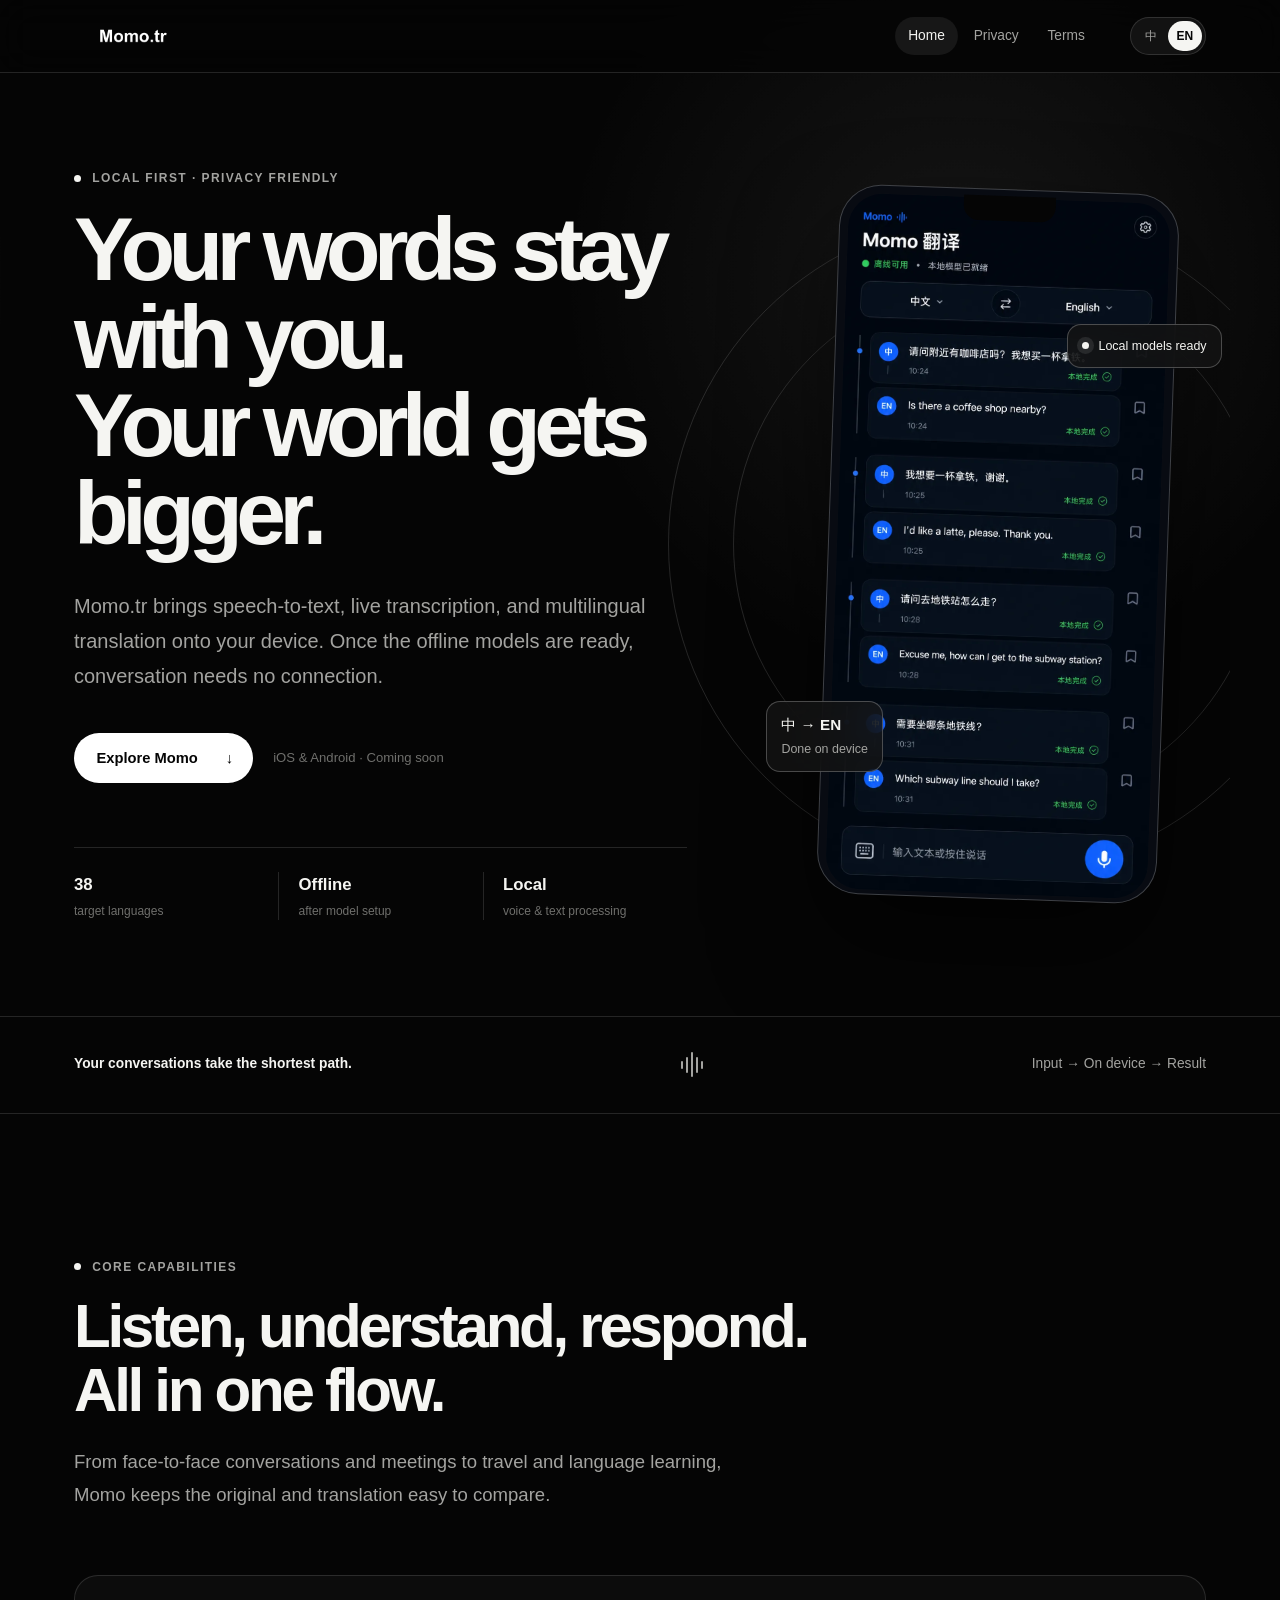
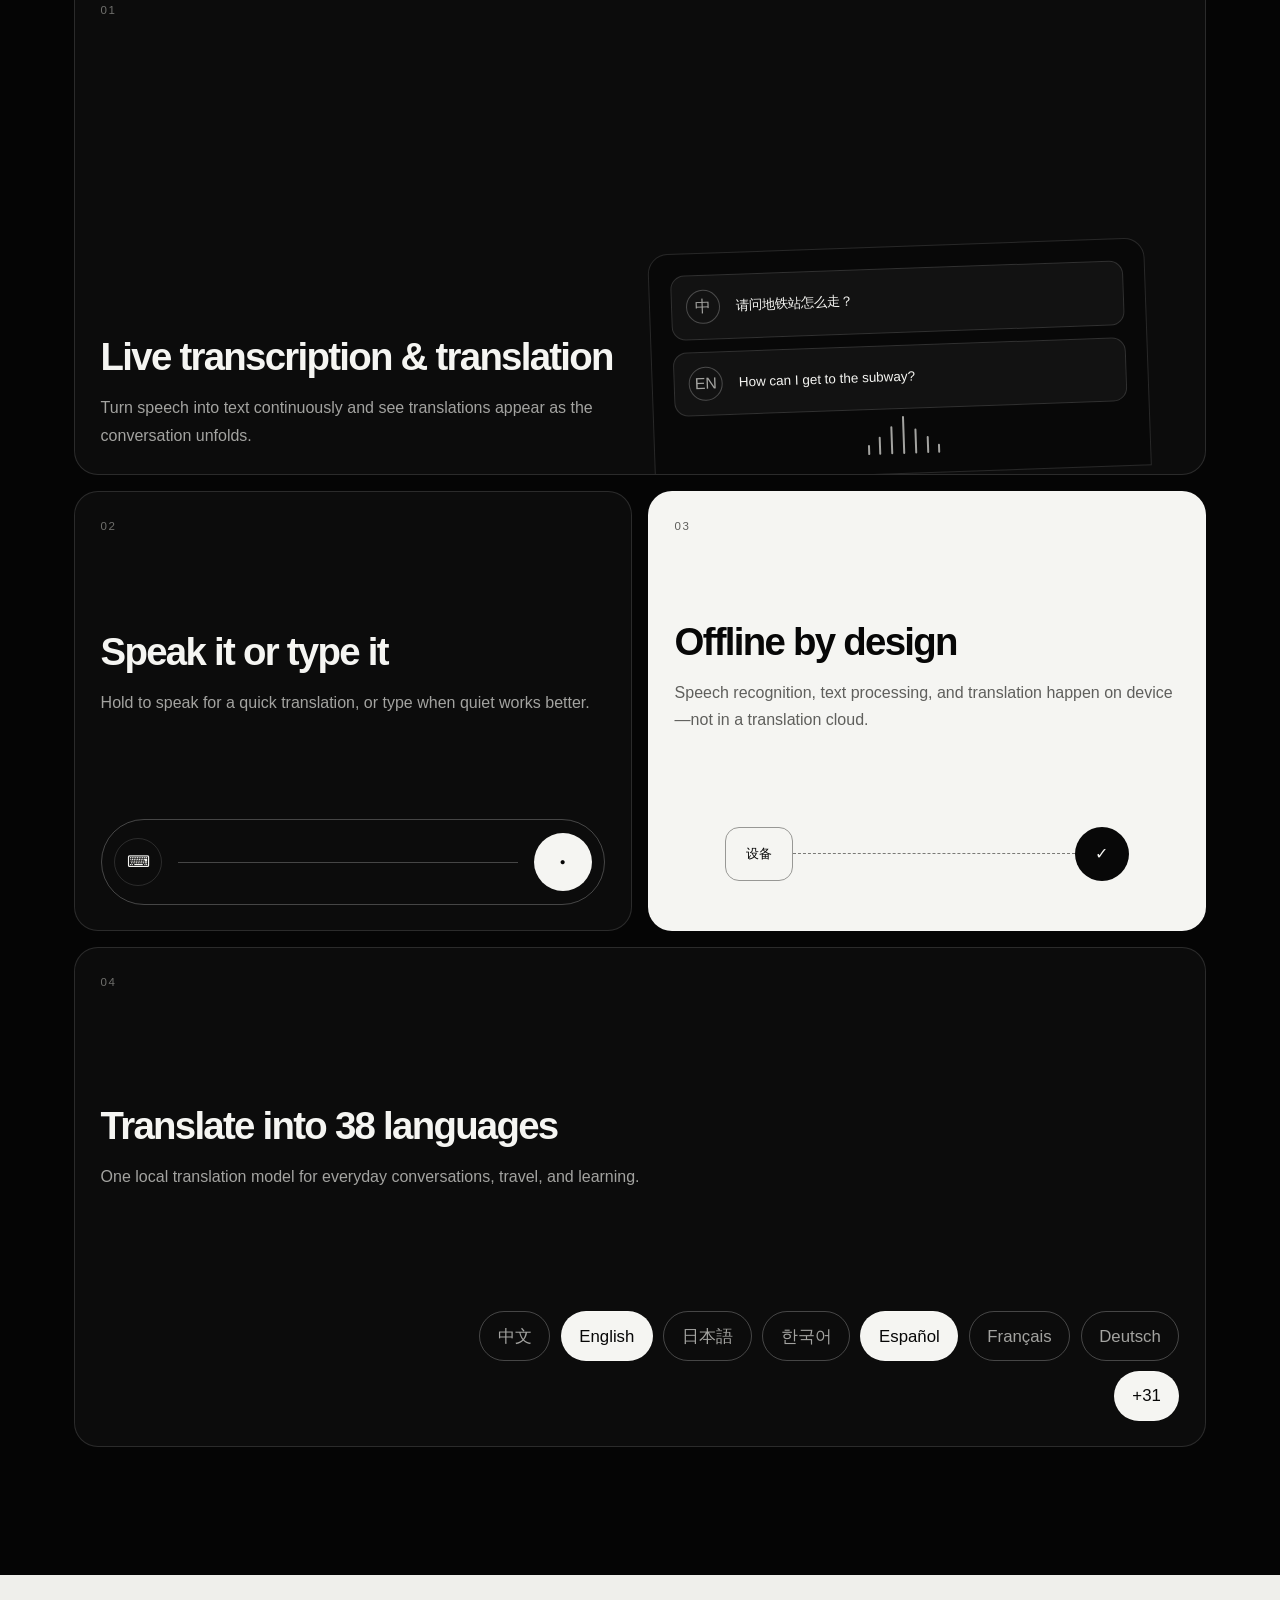
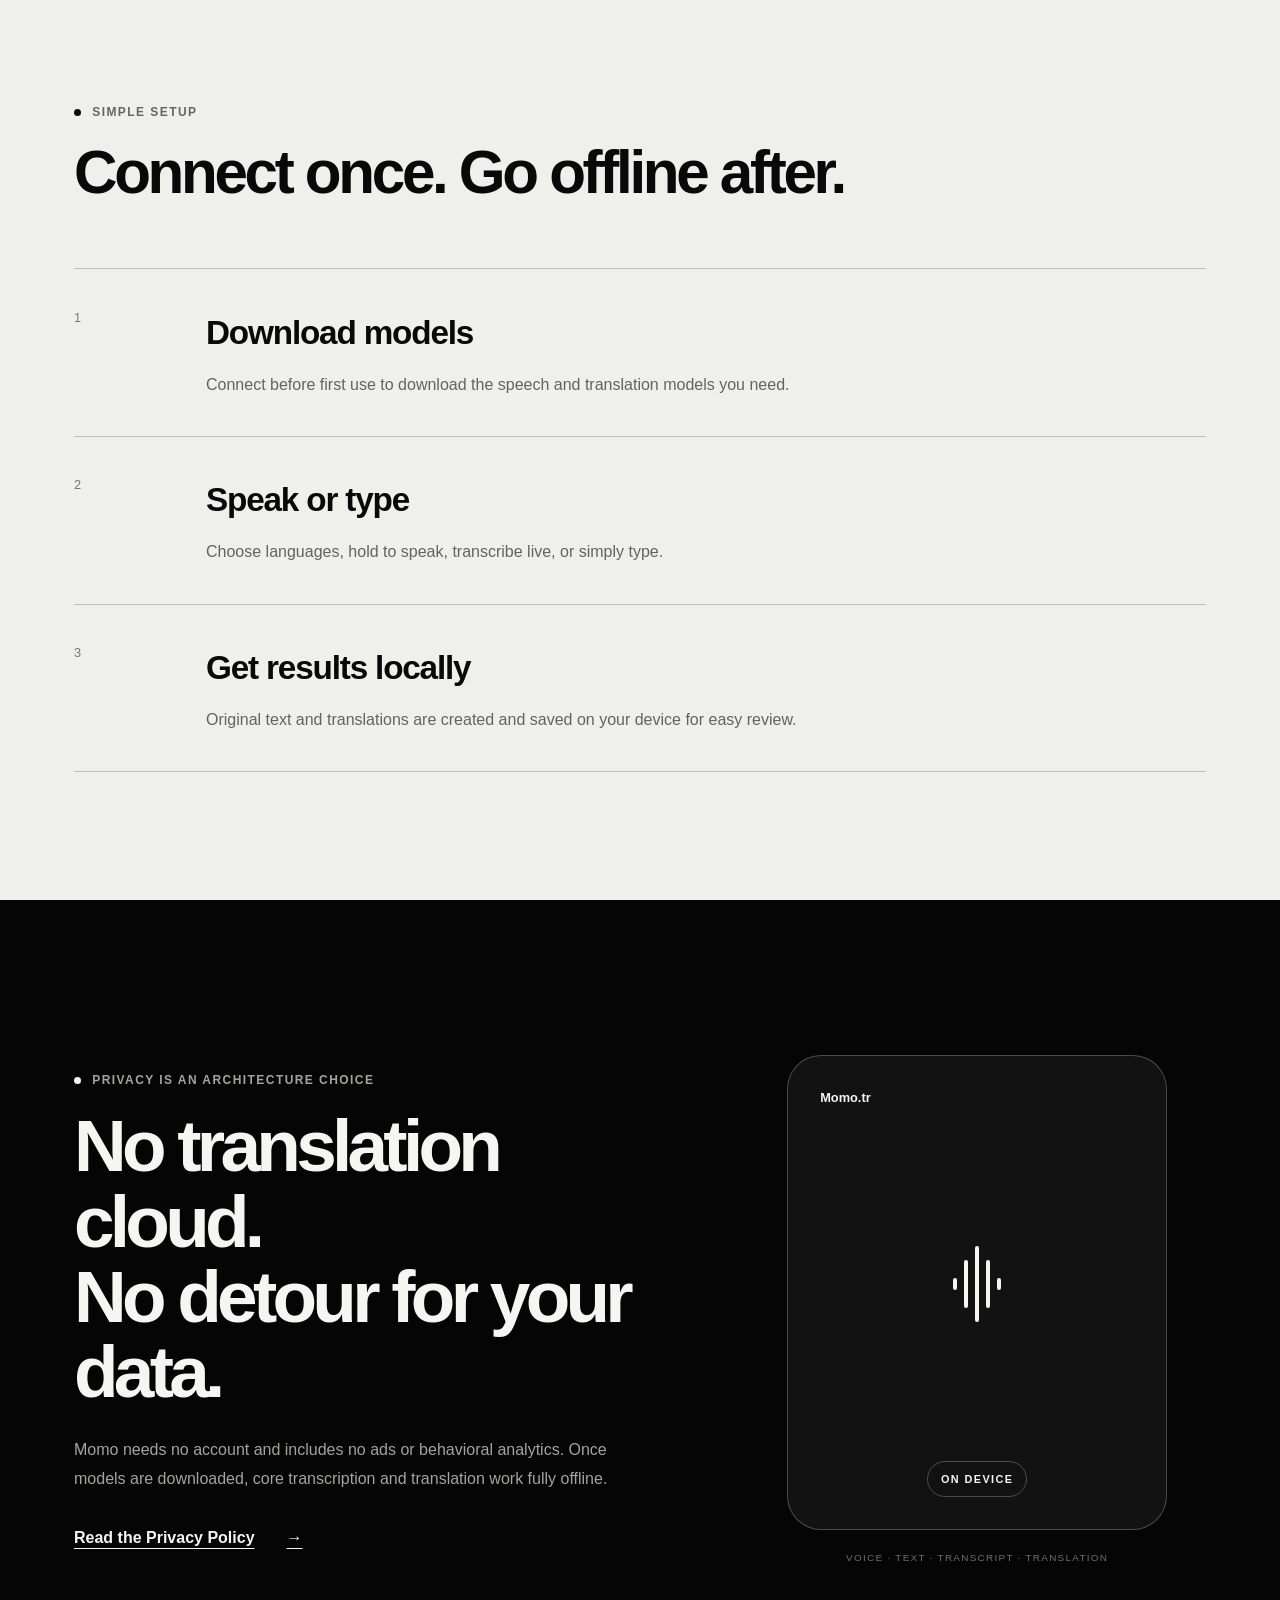
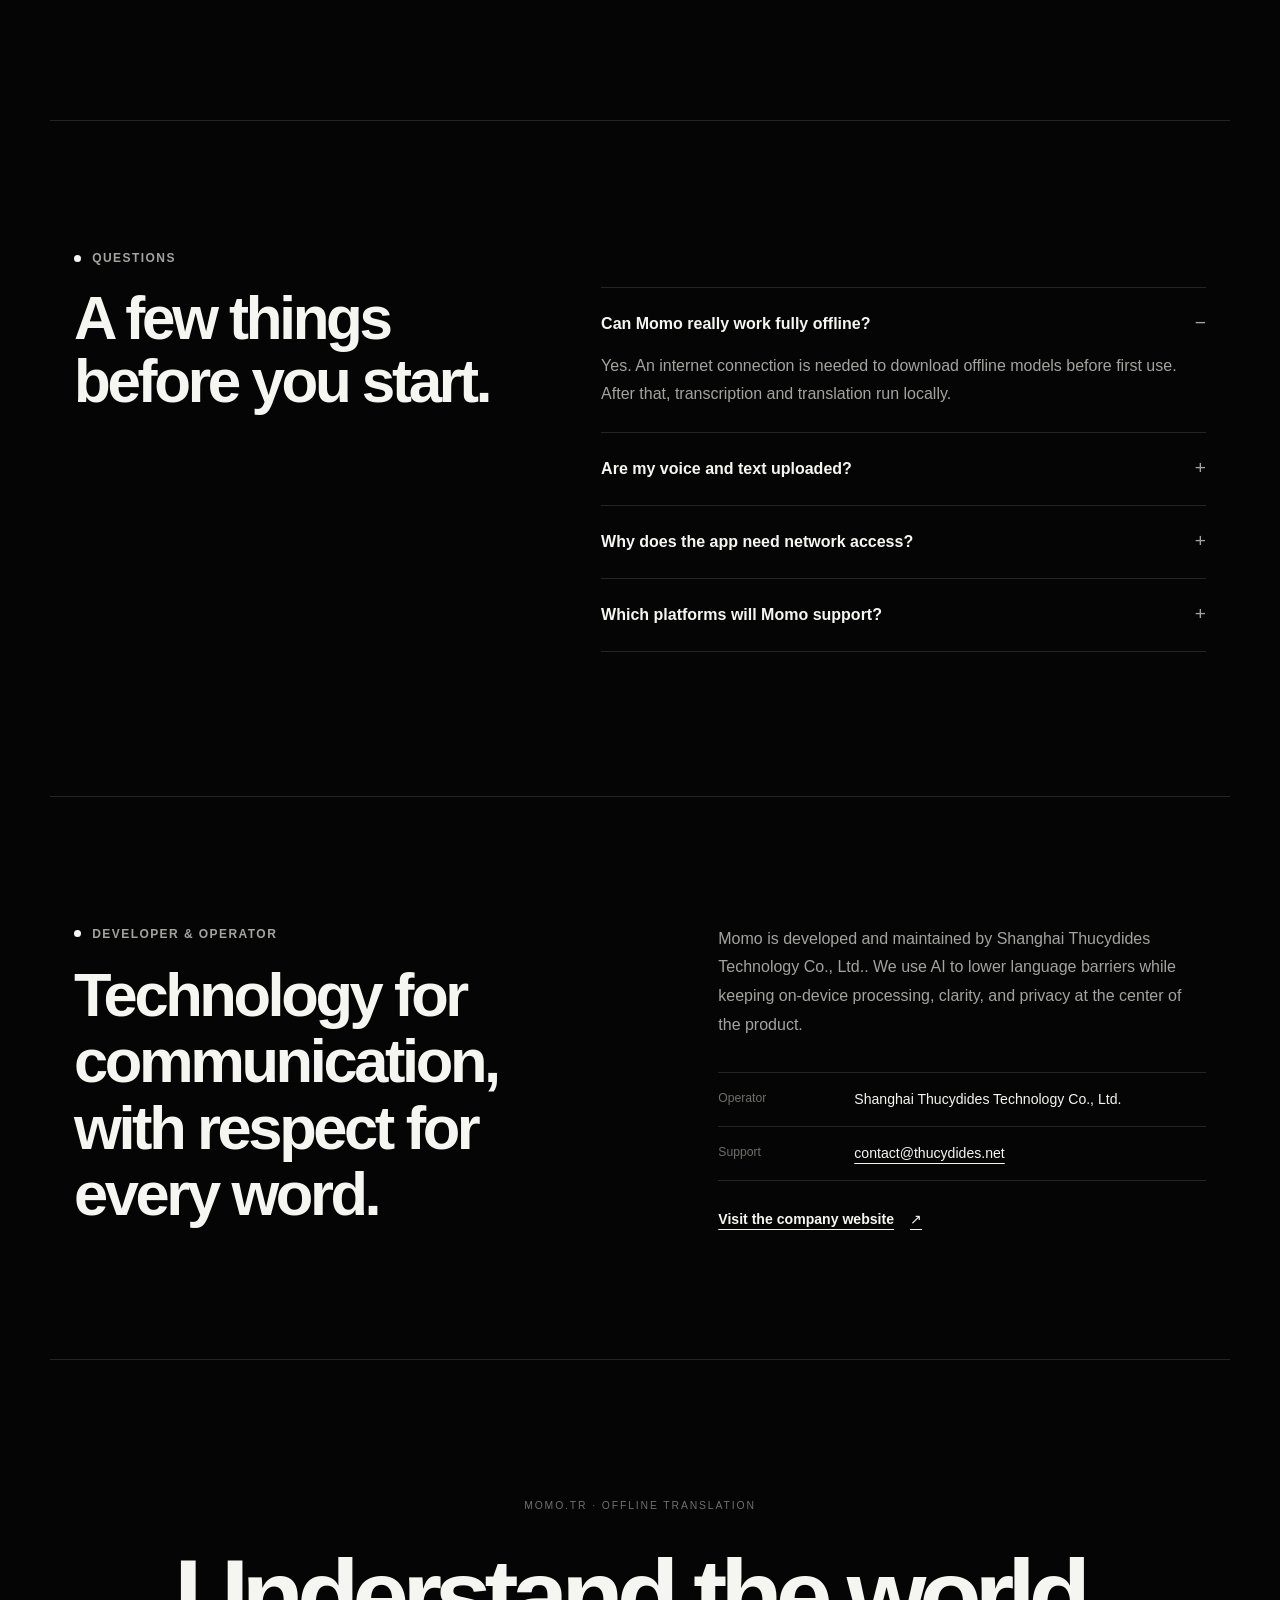
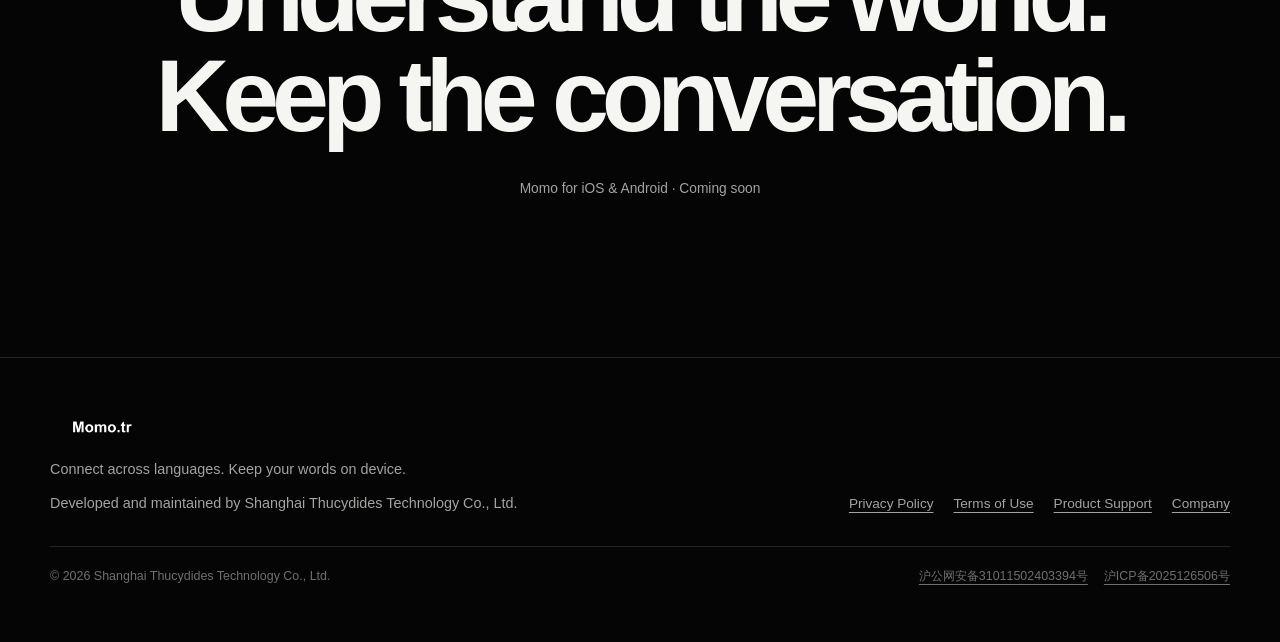
==== commit f64333b4: "Deploy Momo website" ====
--- a/index.html
+++ b/index.html
@@ -1,4 +1,4 @@
-<!DOCTYPE html><html lang="zh-CN" data-language="zh"><head><meta charset="UTF-8"><meta name="viewport" content="width=device-width"><meta name="theme-color" content="#05080f"><meta name="description" content="语音与文本全程在设备本地处理，实时转录并翻译至 38 种目标语言。"><meta name="robots" content="index, follow"><link rel="canonical" href="https://momo.thucydides.net/"><meta property="og:type" content="website"><meta property="og:site_name" content="Momo.tr"><meta property="og:title" content="Momo.tr — 本地离线转录与翻译"><meta property="og:description" content="语音与文本全程在设备本地处理，实时转录并翻译至 38 种目标语言。"><meta property="og:url" content="https://momo.thucydides.net/"><meta property="og:image" content="https://momo.thucydides.net/og.png"><meta name="twitter:card" content="summary_large_image"><meta name="twitter:title" content="Momo.tr — 本地离线转录与翻译"><meta name="twitter:description" content="语音与文本全程在设备本地处理，实时转录并翻译至 38 种目标语言。"><meta name="twitter:image" content="https://momo.thucydides.net/og.png"><title>Momo.tr — 本地离线转录与翻译</title><link rel="stylesheet" href="/_astro/index.ObLpLbck.css"><link rel="stylesheet" href="/_astro/BaseLayout.CQuy_V8C.css"></head><body><a class="skip-link" href="#main-content"><span data-locale="zh">跳到主要内容</span><span data-locale="en">Skip to content</span></a><header class="site-header"><div class="nav-shell"><a class="brand" href="/" aria-label="Momo 首页 / Momo home" data-astro-cid-6bctqxxv><img src="/logo.png" width="720" height="180" alt="Momo.tr" data-astro-cid-6bctqxxv></a><nav aria-label="主导航 / Main navigation"><a class="active" href="/"><span data-locale="zh">首页</span><span data-locale="en">Home</span></a><a href="/privacy/"><span data-locale="zh">隐私</span><span data-locale="en">Privacy</span></a><a href="/terms/"><span data-locale="zh">条款</span><span data-locale="en">Terms</span></a></nav><div class="language-switch" role="group" aria-label="选择语言 / Choose language" data-astro-cid-34uxj53s><button type="button" data-language-button="zh" aria-pressed="true" data-astro-cid-34uxj53s>中</button><button type="button" data-language-button="en" aria-pressed="false" data-astro-cid-34uxj53s>EN</button></div></div></header><main id="main-content"><section class="hero section-shell" data-astro-cid-lcdefpme><div class="hero-copy" data-astro-cid-lcdefpme><p class="eyebrow" data-astro-cid-lcdefpme><span data-locale="zh" data-astro-cid-lcdefpme>本地优先 · 隐私友好</span><span data-locale="en" data-astro-cid-lcdefpme>Local first · Privacy friendly</span></p><h1 data-astro-cid-lcdefpme><span data-locale="zh" data-astro-cid-lcdefpme>翻译留在设备上。<br data-astro-cid-lcdefpme>沟通走得更远。</span><span data-locale="en" data-astro-cid-lcdefpme>Your words stay with you.<br data-astro-cid-lcdefpme>Your world gets bigger.</span></h1><p class="hero-lede" data-astro-cid-lcdefpme><span data-locale="zh" data-astro-cid-lcdefpme>Momo 翻译把语音转文字、实时转录和多语言翻译放进你的设备。离线模型准备好后，无需联网，也能自然交流。</span><span data-locale="en" data-astro-cid-lcdefpme>Momo.tr brings speech-to-text, live transcription, and multilingual translation onto your device. Once the offline models are ready, conversation needs no connection.</span></p><div class="hero-actions" data-astro-cid-lcdefpme><a class="primary-action" href="#features" data-astro-cid-lcdefpme><span data-locale="zh" data-astro-cid-lcdefpme>了解 Momo</span><span data-locale="en" data-astro-cid-lcdefpme>Explore Momo</span><span aria-hidden="true" data-astro-cid-lcdefpme>↓</span></a><p data-astro-cid-lcdefpme><span data-locale="zh" data-astro-cid-lcdefpme>iOS 与 Android · 即将上线</span><span data-locale="en" data-astro-cid-lcdefpme>iOS & Android · Coming soon</span></p></div><dl class="hero-stats" aria-label="产品特点 / Product highlights" data-astro-cid-lcdefpme><div data-astro-cid-lcdefpme><dt data-astro-cid-lcdefpme>38</dt><dd data-astro-cid-lcdefpme><span data-locale="zh" data-astro-cid-lcdefpme>种目标语言</span><span data-locale="en" data-astro-cid-lcdefpme>target languages</span></dd></div><div data-astro-cid-lcdefpme><dt data-astro-cid-lcdefpme><span data-locale="zh" data-astro-cid-lcdefpme>离线</span><span data-locale="en" data-astro-cid-lcdefpme>Offline</span></dt><dd data-astro-cid-lcdefpme><span data-locale="zh" data-astro-cid-lcdefpme>模型下载后可用</span><span data-locale="en" data-astro-cid-lcdefpme>after model setup</span></dd></div><div data-astro-cid-lcdefpme><dt data-astro-cid-lcdefpme><span data-locale="zh" data-astro-cid-lcdefpme>本地</span><span data-locale="en" data-astro-cid-lcdefpme>Local</span></dt><dd data-astro-cid-lcdefpme><span data-locale="zh" data-astro-cid-lcdefpme>语音与文本处理</span><span data-locale="en" data-astro-cid-lcdefpme>voice & text processing</span></dd></div></dl></div><div class="product-stage" aria-label="Momo 应用界面预览 / Momo app preview" data-astro-cid-lcdefpme><div class="orbit orbit-one" data-astro-cid-lcdefpme></div><div class="orbit orbit-two" data-astro-cid-lcdefpme></div><div class="phone-frame" data-astro-cid-lcdefpme><div class="phone-speaker" data-astro-cid-lcdefpme></div><img src="/app-screen.webp" width="853" height="1844" alt="Momo 在本地完成中英文语音转录与翻译的深色界面 / Momo transcribing and translating Chinese and English on device" data-astro-cid-lcdefpme></div><div class="local-card card-top" data-astro-cid-lcdefpme><span class="status-dot" data-astro-cid-lcdefpme></span><span data-locale="zh" data-astro-cid-lcdefpme>本地模型已就绪</span><span data-locale="en" data-astro-cid-lcdefpme>Local models ready</span></div><div class="local-card card-bottom" data-astro-cid-lcdefpme><strong data-astro-cid-lcdefpme>中 → EN</strong><span data-locale="zh" data-astro-cid-lcdefpme>本地完成</span><span data-locale="en" data-astro-cid-lcdefpme>Done on device</span></div></div></section><section class="trust-strip" aria-label="Momo 隐私承诺 / Momo privacy promise" data-astro-cid-lcdefpme><div class="section-shell trust-content" data-astro-cid-lcdefpme><p data-astro-cid-lcdefpme><span data-locale="zh" data-astro-cid-lcdefpme>你的对话，不必绕远路。</span><span data-locale="en" data-astro-cid-lcdefpme>Your conversations take the shortest path.</span></p><div class="signal-line" aria-hidden="true" data-astro-cid-lcdefpme><span data-astro-cid-lcdefpme></span><span data-astro-cid-lcdefpme></span><span data-astro-cid-lcdefpme></span><span data-astro-cid-lcdefpme></span><span data-astro-cid-lcdefpme></span></div><p data-astro-cid-lcdefpme><span data-locale="zh" data-astro-cid-lcdefpme>输入 → 设备本地 → 结果</span><span data-locale="en" data-astro-cid-lcdefpme>Input → On device → Result</span></p></div></section><section class="features section-shell" id="features" data-astro-cid-lcdefpme><p class="eyebrow" data-astro-cid-lcdefpme><span data-locale="zh" data-astro-cid-lcdefpme>核心能力</span><span data-locale="en" data-astro-cid-lcdefpme>Core capabilities</span></p><h2 class="section-heading" data-astro-cid-lcdefpme><span data-locale="zh" data-astro-cid-lcdefpme>听懂、记录、表达。<br data-astro-cid-lcdefpme>一次完成。</span><span data-locale="en" data-astro-cid-lcdefpme>Listen, understand, respond.<br data-astro-cid-lcdefpme>All in one flow.</span></h2><p class="section-copy" data-astro-cid-lcdefpme><span data-locale="zh" data-astro-cid-lcdefpme>从面对面交流到会议记录，从旅行问路到语言学习，Momo 让原文与译文始终清楚地并排呈现。</span><span data-locale="en" data-astro-cid-lcdefpme>From face-to-face conversations and meetings to travel and language learning, Momo keeps the original and translation easy to compare.</span></p><div class="feature-grid" data-astro-cid-lcdefpme><article class="feature feature-wide" data-astro-cid-lcdefpme><span class="feature-index" data-astro-cid-lcdefpme>01</span><div data-astro-cid-lcdefpme><h3 data-astro-cid-lcdefpme><span data-locale="zh" data-astro-cid-lcdefpme>实时转录与翻译</span><span data-locale="en" data-astro-cid-lcdefpme>Live transcription & translation</span></h3><p data-astro-cid-lcdefpme><span data-locale="zh" data-astro-cid-lcdefpme>持续把语音变成文字，并同步呈现译文，让对话不断线。</span><span data-locale="en" data-astro-cid-lcdefpme>Turn speech into text continuously and see translations appear as the conversation unfolds.</span></p></div><div class="transcript-demo" aria-hidden="true" data-astro-cid-lcdefpme><div data-astro-cid-lcdefpme><span data-astro-cid-lcdefpme>中</span><p data-astro-cid-lcdefpme>请问地铁站怎么走？</p></div><div data-astro-cid-lcdefpme><span data-astro-cid-lcdefpme>EN</span><p data-astro-cid-lcdefpme>How can I get to the subway?</p></div><i data-astro-cid-lcdefpme></i><i data-astro-cid-lcdefpme></i><i data-astro-cid-lcdefpme></i><i data-astro-cid-lcdefpme></i><i data-astro-cid-lcdefpme></i><i data-astro-cid-lcdefpme></i><i data-astro-cid-lcdefpme></i></div></article><article class="feature" data-astro-cid-lcdefpme><span class="feature-index" data-astro-cid-lcdefpme>02</span><div data-astro-cid-lcdefpme><h3 data-astro-cid-lcdefpme><span data-locale="zh" data-astro-cid-lcdefpme>语音，也能输入文本</span><span data-locale="en" data-astro-cid-lcdefpme>Speak it or type it</span></h3><p data-astro-cid-lcdefpme><span data-locale="zh" data-astro-cid-lcdefpme>按住说话快速翻译，或在需要安静时直接输入文字。</span><span data-locale="en" data-astro-cid-lcdefpme>Hold to speak for a quick translation, or type when quiet works better.</span></p></div><div class="input-demo" aria-hidden="true" data-astro-cid-lcdefpme><span data-astro-cid-lcdefpme>⌨</span><i data-astro-cid-lcdefpme></i><b data-astro-cid-lcdefpme>●</b></div></article><article class="feature feature-invert" data-astro-cid-lcdefpme><span class="feature-index" data-astro-cid-lcdefpme>03</span><div data-astro-cid-lcdefpme><h3 data-astro-cid-lcdefpme><span data-locale="zh" data-astro-cid-lcdefpme>离线，更安心</span><span data-locale="en" data-astro-cid-lcdefpme>Offline by design</span></h3><p data-astro-cid-lcdefpme><span data-locale="zh" data-astro-cid-lcdefpme>语音识别、文本处理与翻译都在设备端完成，不把对话发送到云端处理。</span><span data-locale="en" data-astro-cid-lcdefpme>Speech recognition, text processing, and translation happen on device—not in a translation cloud.</span></p></div><div class="privacy-demo" aria-hidden="true" data-astro-cid-lcdefpme><span data-astro-cid-lcdefpme>设备</span><i data-astro-cid-lcdefpme></i><strong data-astro-cid-lcdefpme>✓</strong></div></article><article class="feature feature-wide languages-feature" data-astro-cid-lcdefpme><span class="feature-index" data-astro-cid-lcdefpme>04</span><div data-astro-cid-lcdefpme><h3 data-astro-cid-lcdefpme><span data-locale="zh" data-astro-cid-lcdefpme>翻译至 38 种语言</span><span data-locale="en" data-astro-cid-lcdefpme>Translate into 38 languages</span></h3><p data-astro-cid-lcdefpme><span data-locale="zh" data-astro-cid-lcdefpme>一个本地翻译模型，覆盖常见旅行、学习与日常交流场景。</span><span data-locale="en" data-astro-cid-lcdefpme>One local translation model for everyday conversations, travel, and learning.</span></p></div><div class="language-cloud" aria-hidden="true" data-astro-cid-lcdefpme><span data-astro-cid-lcdefpme>中文</span><span data-astro-cid-lcdefpme>English</span><span data-astro-cid-lcdefpme>日本語</span><span data-astro-cid-lcdefpme>한국어</span><span data-astro-cid-lcdefpme>Español</span><span data-astro-cid-lcdefpme>Français</span><span data-astro-cid-lcdefpme>Deutsch</span><span data-astro-cid-lcdefpme>+31</span></div></article></div></section><section class="steps" data-astro-cid-lcdefpme><div class="section-shell" data-astro-cid-lcdefpme><p class="eyebrow" data-astro-cid-lcdefpme><span data-locale="zh" data-astro-cid-lcdefpme>简单开始</span><span data-locale="en" data-astro-cid-lcdefpme>Simple setup</span></p><h2 class="section-heading" data-astro-cid-lcdefpme><span data-locale="zh" data-astro-cid-lcdefpme>联网一次，此后离线。</span><span data-locale="en" data-astro-cid-lcdefpme>Connect once. Go offline after.</span></h2><div class="step-list" data-astro-cid-lcdefpme><article data-astro-cid-lcdefpme><span data-astro-cid-lcdefpme>1</span><div data-astro-cid-lcdefpme><h3 data-astro-cid-lcdefpme><span data-locale="zh" data-astro-cid-lcdefpme>下载模型</span><span data-locale="en" data-astro-cid-lcdefpme>Download models</span></h3><p data-astro-cid-lcdefpme><span data-locale="zh" data-astro-cid-lcdefpme>首次使用前联网下载所需的语音与翻译模型。</span><span data-locale="en" data-astro-cid-lcdefpme>Connect before first use to download the speech and translation models you need.</span></p></div></article><article data-astro-cid-lcdefpme><span data-astro-cid-lcdefpme>2</span><div data-astro-cid-lcdefpme><h3 data-astro-cid-lcdefpme><span data-locale="zh" data-astro-cid-lcdefpme>说话或输入</span><span data-locale="en" data-astro-cid-lcdefpme>Speak or type</span></h3><p data-astro-cid-lcdefpme><span data-locale="zh" data-astro-cid-lcdefpme>选择语言，按住说话、实时转录，或直接输入文字。</span><span data-locale="en" data-astro-cid-lcdefpme>Choose languages, hold to speak, transcribe live, or simply type.</span></p></div></article><article data-astro-cid-lcdefpme><span data-astro-cid-lcdefpme>3</span><div data-astro-cid-lcdefpme><h3 data-astro-cid-lcdefpme><span data-locale="zh" data-astro-cid-lcdefpme>在本地获得结果</span><span data-locale="en" data-astro-cid-lcdefpme>Get results locally</span></h3><p data-astro-cid-lcdefpme><span data-locale="zh" data-astro-cid-lcdefpme>原文和译文在设备上生成并保存，随时对照查看。</span><span data-locale="en" data-astro-cid-lcdefpme>Original text and translations are created and saved on your device for easy review.</span></p></div></article></div></div></section><section class="privacy-callout section-shell" data-astro-cid-lcdefpme><div class="privacy-copy" data-astro-cid-lcdefpme><p class="eyebrow" data-astro-cid-lcdefpme><span data-locale="zh" data-astro-cid-lcdefpme>隐私，是架构选择</span><span data-locale="en" data-astro-cid-lcdefpme>Privacy is an architecture choice</span></p><h2 data-astro-cid-lcdefpme><span data-locale="zh" data-astro-cid-lcdefpme>没有翻译云端，<br data-astro-cid-lcdefpme>就没有绕行的数据。</span><span data-locale="en" data-astro-cid-lcdefpme>No translation cloud.<br data-astro-cid-lcdefpme>No detour for your data.</span></h2><p data-astro-cid-lcdefpme><span data-locale="zh" data-astro-cid-lcdefpme>Momo 不需要账户，不内置广告或行为分析。模型下载完成后，核心转录与翻译可以完全离线工作。</span><span data-locale="en" data-astro-cid-lcdefpme>Momo needs no account and includes no ads or behavioral analytics. Once models are downloaded, core transcription and translation work fully offline.</span></p><a href="/privacy/" data-astro-cid-lcdefpme><span data-locale="zh" data-astro-cid-lcdefpme>阅读隐私政策</span><span data-locale="en" data-astro-cid-lcdefpme>Read the Privacy Policy</span><span aria-hidden="true" data-astro-cid-lcdefpme>→</span></a></div><div class="privacy-visual" aria-hidden="true" data-astro-cid-lcdefpme><div class="device-box" data-astro-cid-lcdefpme><span data-astro-cid-lcdefpme>Momo.tr</span><div data-astro-cid-lcdefpme><i data-astro-cid-lcdefpme></i><i data-astro-cid-lcdefpme></i><i data-astro-cid-lcdefpme></i><i data-astro-cid-lcdefpme></i><i data-astro-cid-lcdefpme></i></div><strong data-astro-cid-lcdefpme>ON DEVICE</strong></div><p data-astro-cid-lcdefpme>VOICE · TEXT · TRANSCRIPT · TRANSLATION</p></div></section><section class="faq section-shell" data-astro-cid-lcdefpme><p class="eyebrow" data-astro-cid-lcdefpme><span data-locale="zh" data-astro-cid-lcdefpme>常见问题</span><span data-locale="en" data-astro-cid-lcdefpme>Questions</span></p><div class="faq-layout" data-astro-cid-lcdefpme><h2 class="section-heading" data-astro-cid-lcdefpme><span data-locale="zh" data-astro-cid-lcdefpme>开始之前，<br data-astro-cid-lcdefpme>你可能想知道。</span><span data-locale="en" data-astro-cid-lcdefpme>A few things<br data-astro-cid-lcdefpme>before you start.</span></h2><div class="faq-list" data-astro-cid-lcdefpme><details open data-astro-cid-lcdefpme><summary data-astro-cid-lcdefpme><span data-locale="zh" data-astro-cid-lcdefpme>Momo 真的可以完全离线使用吗？</span><span data-locale="en" data-astro-cid-lcdefpme>Can Momo really work fully offline?</span></summary><p data-astro-cid-lcdefpme><span data-locale="zh" data-astro-cid-lcdefpme>可以。首次使用前需要联网下载离线模型；下载完成后，语音转录与翻译均在设备本地运行。</span><span data-locale="en" data-astro-cid-lcdefpme>Yes. An internet connection is needed to download offline models before first use. After that, transcription and translation run locally.</span></p></details><details data-astro-cid-lcdefpme><summary data-astro-cid-lcdefpme><span data-locale="zh" data-astro-cid-lcdefpme>我的语音和文本会被上传吗？</span><span data-locale="en" data-astro-cid-lcdefpme>Are my voice and text uploaded?</span></summary><p data-astro-cid-lcdefpme><span data-locale="zh" data-astro-cid-lcdefpme>不会为了识别或翻译而上传。你的输入、转录与译文由设备上的模型处理。</span><span data-locale="en" data-astro-cid-lcdefpme>Not for recognition or translation. Your input, transcripts, and translations are processed by models on your device.</span></p></details><details data-astro-cid-lcdefpme><summary data-astro-cid-lcdefpme><span data-locale="zh" data-astro-cid-lcdefpme>为什么 App 需要联网权限？</span><span data-locale="en" data-astro-cid-lcdefpme>Why does the app need network access?</span></summary><p data-astro-cid-lcdefpme><span data-locale="zh" data-astro-cid-lcdefpme>用于首次下载和更新离线模型。模型文件较大，建议使用 Wi‑Fi。</span><span data-locale="en" data-astro-cid-lcdefpme>To download and update offline models. Model files are large, so Wi‑Fi is recommended.</span></p></details><details data-astro-cid-lcdefpme><summary data-astro-cid-lcdefpme><span data-locale="zh" data-astro-cid-lcdefpme>Momo 支持哪些平台？</span><span data-locale="en" data-astro-cid-lcdefpme>Which platforms will Momo support?</span></summary><p data-astro-cid-lcdefpme><span data-locale="zh" data-astro-cid-lcdefpme>Momo 正在为 iOS 和 Android 准备首个公开版本。</span><span data-locale="en" data-astro-cid-lcdefpme>Momo is preparing its first public release for iOS and Android.</span></p></details></div></div></section><section class="closing section-shell" data-astro-cid-lcdefpme><p class="closing-kicker" data-astro-cid-lcdefpme>MOMO.TR · OFFLINE TRANSLATION</p><h2 data-astro-cid-lcdefpme><span data-locale="zh" data-astro-cid-lcdefpme>听懂世界。<br data-astro-cid-lcdefpme>不必交出对话。</span><span data-locale="en" data-astro-cid-lcdefpme>Understand the world.<br data-astro-cid-lcdefpme>Keep the conversation.</span></h2><p data-astro-cid-lcdefpme><span data-locale="zh" data-astro-cid-lcdefpme>Momo for iOS & Android · 即将上线</span><span data-locale="en" data-astro-cid-lcdefpme>Momo for iOS & Android · Coming soon</span></p></section></main><footer class="site-footer"><div class="footer-shell"><div><a class="brand compact" href="/" aria-label="Momo 首页 / Momo home" data-astro-cid-6bctqxxv><img src="/logo.png" width="720" height="180" alt="Momo.tr" data-astro-cid-6bctqxxv></a><p><span data-locale="zh">让语言连接彼此，让内容留在本地。</span><span data-locale="en">Connect across languages. Keep your words on device.</span></p></div><div class="footer-links"><a href="/privacy/"><span data-locale="zh">隐私政策</span><span data-locale="en">Privacy Policy</span></a><a href="/terms/"><span data-locale="zh">使用条款</span><span data-locale="en">Terms of Use</span></a><a href="https://github.com/lwtlab/momo/issues" rel="noreferrer"><span data-locale="zh">联系支持</span><span data-locale="en">Support</span></a></div><p class="copyright">© 2026 LWT Lab</p></div></footer><script>
+<!DOCTYPE html><html lang="zh-CN" data-language="zh"><head><meta charset="UTF-8"><meta name="viewport" content="width=device-width"><meta name="theme-color" content="#05080f"><meta name="description" content="上海修昔底德科技有限公司推出的本地离线翻译 App。语音与文本在设备端处理，支持实时转录并翻译至 38 种目标语言。"><meta name="author" content="上海修昔底德科技有限公司"><meta name="robots" content="index, follow"><link rel="canonical" href="https://momo.thucydides.net/"><meta property="og:type" content="website"><meta property="og:site_name" content="Momo.tr"><meta property="og:title" content="Momo.tr — 本地离线转录与翻译"><meta property="og:description" content="上海修昔底德科技有限公司推出的本地离线翻译 App。语音与文本在设备端处理，支持实时转录并翻译至 38 种目标语言。"><meta property="og:url" content="https://momo.thucydides.net/"><meta property="og:image" content="https://momo.thucydides.net/og.png"><meta name="twitter:card" content="summary_large_image"><meta name="twitter:title" content="Momo.tr — 本地离线转录与翻译"><meta name="twitter:description" content="上海修昔底德科技有限公司推出的本地离线翻译 App。语音与文本在设备端处理，支持实时转录并翻译至 38 种目标语言。"><meta name="twitter:image" content="https://momo.thucydides.net/og.png"><script type="application/ld+json">{"@context":"https://schema.org","@type":"Organization","name":"上海修昔底德科技有限公司","alternateName":"Shanghai Thucydides Technology Co., Ltd.","url":"https://www.thucydides.net/","email":"contact@thucydides.net","brand":{"@type":"Brand","name":"Momo.tr","url":"https://momo.thucydides.net/"}}</script><title>Momo.tr — 本地离线转录与翻译</title><link rel="stylesheet" href="/_astro/BaseLayout.CJJQJxT4.css"><link rel="stylesheet" href="/_astro/index.B4Q5-zz4.css"></head><body><a class="skip-link" href="#main-content"><span data-locale="zh">跳到主要内容</span><span data-locale="en">Skip to content</span></a><header class="site-header"><div class="nav-shell"><a class="brand" href="/" aria-label="Momo 首页 / Momo home" data-astro-cid-6bctqxxv><img src="/logo.png" width="720" height="180" alt="Momo.tr" data-astro-cid-6bctqxxv></a><nav aria-label="主导航 / Main navigation"><a class="active" href="/"><span data-locale="zh">首页</span><span data-locale="en">Home</span></a><a href="/privacy/"><span data-locale="zh">隐私</span><span data-locale="en">Privacy</span></a><a href="/terms/"><span data-locale="zh">条款</span><span data-locale="en">Terms</span></a></nav><div class="language-switch" role="group" aria-label="选择语言 / Choose language" data-astro-cid-34uxj53s><button type="button" data-language-button="zh" aria-pressed="true" data-astro-cid-34uxj53s>中</button><button type="button" data-language-button="en" aria-pressed="false" data-astro-cid-34uxj53s>EN</button></div></div></header><main id="main-content"><section class="hero section-shell" data-astro-cid-lcdefpme><div class="hero-copy" data-astro-cid-lcdefpme><p class="eyebrow" data-astro-cid-lcdefpme><span data-locale="zh" data-astro-cid-lcdefpme>本地优先 · 隐私友好</span><span data-locale="en" data-astro-cid-lcdefpme>Local first · Privacy friendly</span></p><h1 data-astro-cid-lcdefpme><span data-locale="zh" data-astro-cid-lcdefpme>翻译留在设备上。<br data-astro-cid-lcdefpme>沟通走得更远。</span><span data-locale="en" data-astro-cid-lcdefpme>Your words stay with you.<br data-astro-cid-lcdefpme>Your world gets bigger.</span></h1><p class="hero-lede" data-astro-cid-lcdefpme><span data-locale="zh" data-astro-cid-lcdefpme>Momo 翻译把语音转文字、实时转录和多语言翻译放进你的设备。离线模型准备好后，无需联网，也能自然交流。</span><span data-locale="en" data-astro-cid-lcdefpme>Momo.tr brings speech-to-text, live transcription, and multilingual translation onto your device. Once the offline models are ready, conversation needs no connection.</span></p><div class="hero-actions" data-astro-cid-lcdefpme><a class="primary-action" href="#features" data-astro-cid-lcdefpme><span data-locale="zh" data-astro-cid-lcdefpme>了解 Momo</span><span data-locale="en" data-astro-cid-lcdefpme>Explore Momo</span><span aria-hidden="true" data-astro-cid-lcdefpme>↓</span></a><p data-astro-cid-lcdefpme><span data-locale="zh" data-astro-cid-lcdefpme>iOS 与 Android · 即将上线</span><span data-locale="en" data-astro-cid-lcdefpme>iOS & Android · Coming soon</span></p></div><dl class="hero-stats" aria-label="产品特点 / Product highlights" data-astro-cid-lcdefpme><div data-astro-cid-lcdefpme><dt data-astro-cid-lcdefpme>38</dt><dd data-astro-cid-lcdefpme><span data-locale="zh" data-astro-cid-lcdefpme>种目标语言</span><span data-locale="en" data-astro-cid-lcdefpme>target languages</span></dd></div><div data-astro-cid-lcdefpme><dt data-astro-cid-lcdefpme><span data-locale="zh" data-astro-cid-lcdefpme>离线</span><span data-locale="en" data-astro-cid-lcdefpme>Offline</span></dt><dd data-astro-cid-lcdefpme><span data-locale="zh" data-astro-cid-lcdefpme>模型下载后可用</span><span data-locale="en" data-astro-cid-lcdefpme>after model setup</span></dd></div><div data-astro-cid-lcdefpme><dt data-astro-cid-lcdefpme><span data-locale="zh" data-astro-cid-lcdefpme>本地</span><span data-locale="en" data-astro-cid-lcdefpme>Local</span></dt><dd data-astro-cid-lcdefpme><span data-locale="zh" data-astro-cid-lcdefpme>语音与文本处理</span><span data-locale="en" data-astro-cid-lcdefpme>voice & text processing</span></dd></div></dl></div><div class="product-stage" aria-label="Momo 应用界面预览 / Momo app preview" data-astro-cid-lcdefpme><div class="orbit orbit-one" data-astro-cid-lcdefpme></div><div class="orbit orbit-two" data-astro-cid-lcdefpme></div><div class="phone-frame" data-astro-cid-lcdefpme><div class="phone-speaker" data-astro-cid-lcdefpme></div><img src="/app-screen.webp" width="853" height="1844" alt="Momo 在本地完成中英文语音转录与翻译的深色界面 / Momo transcribing and translating Chinese and English on device" data-astro-cid-lcdefpme></div><div class="local-card card-top" data-astro-cid-lcdefpme><span class="status-dot" data-astro-cid-lcdefpme></span><span data-locale="zh" data-astro-cid-lcdefpme>本地模型已就绪</span><span data-locale="en" data-astro-cid-lcdefpme>Local models ready</span></div><div class="local-card card-bottom" data-astro-cid-lcdefpme><strong data-astro-cid-lcdefpme>中 → EN</strong><span data-locale="zh" data-astro-cid-lcdefpme>本地完成</span><span data-locale="en" data-astro-cid-lcdefpme>Done on device</span></div></div></section><section class="trust-strip" aria-label="Momo 隐私承诺 / Momo privacy promise" data-astro-cid-lcdefpme><div class="section-shell trust-content" data-astro-cid-lcdefpme><p data-astro-cid-lcdefpme><span data-locale="zh" data-astro-cid-lcdefpme>你的对话，不必绕远路。</span><span data-locale="en" data-astro-cid-lcdefpme>Your conversations take the shortest path.</span></p><div class="signal-line" aria-hidden="true" data-astro-cid-lcdefpme><span data-astro-cid-lcdefpme></span><span data-astro-cid-lcdefpme></span><span data-astro-cid-lcdefpme></span><span data-astro-cid-lcdefpme></span><span data-astro-cid-lcdefpme></span></div><p data-astro-cid-lcdefpme><span data-locale="zh" data-astro-cid-lcdefpme>输入 → 设备本地 → 结果</span><span data-locale="en" data-astro-cid-lcdefpme>Input → On device → Result</span></p></div></section><section class="features section-shell" id="features" data-astro-cid-lcdefpme><p class="eyebrow" data-astro-cid-lcdefpme><span data-locale="zh" data-astro-cid-lcdefpme>核心能力</span><span data-locale="en" data-astro-cid-lcdefpme>Core capabilities</span></p><h2 class="section-heading" data-astro-cid-lcdefpme><span data-locale="zh" data-astro-cid-lcdefpme>听懂、记录、表达。<br data-astro-cid-lcdefpme>一次完成。</span><span data-locale="en" data-astro-cid-lcdefpme>Listen, understand, respond.<br data-astro-cid-lcdefpme>All in one flow.</span></h2><p class="section-copy" data-astro-cid-lcdefpme><span data-locale="zh" data-astro-cid-lcdefpme>从面对面交流到会议记录，从旅行问路到语言学习，Momo 让原文与译文始终清楚地并排呈现。</span><span data-locale="en" data-astro-cid-lcdefpme>From face-to-face conversations and meetings to travel and language learning, Momo keeps the original and translation easy to compare.</span></p><div class="feature-grid" data-astro-cid-lcdefpme><article class="feature feature-wide" data-astro-cid-lcdefpme><span class="feature-index" data-astro-cid-lcdefpme>01</span><div data-astro-cid-lcdefpme><h3 data-astro-cid-lcdefpme><span data-locale="zh" data-astro-cid-lcdefpme>实时转录与翻译</span><span data-locale="en" data-astro-cid-lcdefpme>Live transcription & translation</span></h3><p data-astro-cid-lcdefpme><span data-locale="zh" data-astro-cid-lcdefpme>持续把语音变成文字，并同步呈现译文，让对话不断线。</span><span data-locale="en" data-astro-cid-lcdefpme>Turn speech into text continuously and see translations appear as the conversation unfolds.</span></p></div><div class="transcript-demo" aria-hidden="true" data-astro-cid-lcdefpme><div data-astro-cid-lcdefpme><span data-astro-cid-lcdefpme>中</span><p data-astro-cid-lcdefpme>请问地铁站怎么走？</p></div><div data-astro-cid-lcdefpme><span data-astro-cid-lcdefpme>EN</span><p data-astro-cid-lcdefpme>How can I get to the subway?</p></div><i data-astro-cid-lcdefpme></i><i data-astro-cid-lcdefpme></i><i data-astro-cid-lcdefpme></i><i data-astro-cid-lcdefpme></i><i data-astro-cid-lcdefpme></i><i data-astro-cid-lcdefpme></i><i data-astro-cid-lcdefpme></i></div></article><article class="feature" data-astro-cid-lcdefpme><span class="feature-index" data-astro-cid-lcdefpme>02</span><div data-astro-cid-lcdefpme><h3 data-astro-cid-lcdefpme><span data-locale="zh" data-astro-cid-lcdefpme>语音，也能输入文本</span><span data-locale="en" data-astro-cid-lcdefpme>Speak it or type it</span></h3><p data-astro-cid-lcdefpme><span data-locale="zh" data-astro-cid-lcdefpme>按住说话快速翻译，或在需要安静时直接输入文字。</span><span data-locale="en" data-astro-cid-lcdefpme>Hold to speak for a quick translation, or type when quiet works better.</span></p></div><div class="input-demo" aria-hidden="true" data-astro-cid-lcdefpme><span data-astro-cid-lcdefpme>⌨</span><i data-astro-cid-lcdefpme></i><b data-astro-cid-lcdefpme>●</b></div></article><article class="feature feature-invert" data-astro-cid-lcdefpme><span class="feature-index" data-astro-cid-lcdefpme>03</span><div data-astro-cid-lcdefpme><h3 data-astro-cid-lcdefpme><span data-locale="zh" data-astro-cid-lcdefpme>离线，更安心</span><span data-locale="en" data-astro-cid-lcdefpme>Offline by design</span></h3><p data-astro-cid-lcdefpme><span data-locale="zh" data-astro-cid-lcdefpme>语音识别、文本处理与翻译都在设备端完成，不把对话发送到云端处理。</span><span data-locale="en" data-astro-cid-lcdefpme>Speech recognition, text processing, and translation happen on device—not in a translation cloud.</span></p></div><div class="privacy-demo" aria-hidden="true" data-astro-cid-lcdefpme><span data-astro-cid-lcdefpme>设备</span><i data-astro-cid-lcdefpme></i><strong data-astro-cid-lcdefpme>✓</strong></div></article><article class="feature feature-wide languages-feature" data-astro-cid-lcdefpme><span class="feature-index" data-astro-cid-lcdefpme>04</span><div data-astro-cid-lcdefpme><h3 data-astro-cid-lcdefpme><span data-locale="zh" data-astro-cid-lcdefpme>翻译至 38 种语言</span><span data-locale="en" data-astro-cid-lcdefpme>Translate into 38 languages</span></h3><p data-astro-cid-lcdefpme><span data-locale="zh" data-astro-cid-lcdefpme>一个本地翻译模型，覆盖常见旅行、学习与日常交流场景。</span><span data-locale="en" data-astro-cid-lcdefpme>One local translation model for everyday conversations, travel, and learning.</span></p></div><div class="language-cloud" aria-hidden="true" data-astro-cid-lcdefpme><span data-astro-cid-lcdefpme>中文</span><span data-astro-cid-lcdefpme>English</span><span data-astro-cid-lcdefpme>日本語</span><span data-astro-cid-lcdefpme>한국어</span><span data-astro-cid-lcdefpme>Español</span><span data-astro-cid-lcdefpme>Français</span><span data-astro-cid-lcdefpme>Deutsch</span><span data-astro-cid-lcdefpme>+31</span></div></article></div></section><section class="steps" data-astro-cid-lcdefpme><div class="section-shell" data-astro-cid-lcdefpme><p class="eyebrow" data-astro-cid-lcdefpme><span data-locale="zh" data-astro-cid-lcdefpme>简单开始</span><span data-locale="en" data-astro-cid-lcdefpme>Simple setup</span></p><h2 class="section-heading" data-astro-cid-lcdefpme><span data-locale="zh" data-astro-cid-lcdefpme>联网一次，此后离线。</span><span data-locale="en" data-astro-cid-lcdefpme>Connect once. Go offline after.</span></h2><div class="step-list" data-astro-cid-lcdefpme><article data-astro-cid-lcdefpme><span data-astro-cid-lcdefpme>1</span><div data-astro-cid-lcdefpme><h3 data-astro-cid-lcdefpme><span data-locale="zh" data-astro-cid-lcdefpme>下载模型</span><span data-locale="en" data-astro-cid-lcdefpme>Download models</span></h3><p data-astro-cid-lcdefpme><span data-locale="zh" data-astro-cid-lcdefpme>首次使用前联网下载所需的语音与翻译模型。</span><span data-locale="en" data-astro-cid-lcdefpme>Connect before first use to download the speech and translation models you need.</span></p></div></article><article data-astro-cid-lcdefpme><span data-astro-cid-lcdefpme>2</span><div data-astro-cid-lcdefpme><h3 data-astro-cid-lcdefpme><span data-locale="zh" data-astro-cid-lcdefpme>说话或输入</span><span data-locale="en" data-astro-cid-lcdefpme>Speak or type</span></h3><p data-astro-cid-lcdefpme><span data-locale="zh" data-astro-cid-lcdefpme>选择语言，按住说话、实时转录，或直接输入文字。</span><span data-locale="en" data-astro-cid-lcdefpme>Choose languages, hold to speak, transcribe live, or simply type.</span></p></div></article><article data-astro-cid-lcdefpme><span data-astro-cid-lcdefpme>3</span><div data-astro-cid-lcdefpme><h3 data-astro-cid-lcdefpme><span data-locale="zh" data-astro-cid-lcdefpme>在本地获得结果</span><span data-locale="en" data-astro-cid-lcdefpme>Get results locally</span></h3><p data-astro-cid-lcdefpme><span data-locale="zh" data-astro-cid-lcdefpme>原文和译文在设备上生成并保存，随时对照查看。</span><span data-locale="en" data-astro-cid-lcdefpme>Original text and translations are created and saved on your device for easy review.</span></p></div></article></div></div></section><section class="privacy-callout section-shell" data-astro-cid-lcdefpme><div class="privacy-copy" data-astro-cid-lcdefpme><p class="eyebrow" data-astro-cid-lcdefpme><span data-locale="zh" data-astro-cid-lcdefpme>隐私，是架构选择</span><span data-locale="en" data-astro-cid-lcdefpme>Privacy is an architecture choice</span></p><h2 data-astro-cid-lcdefpme><span data-locale="zh" data-astro-cid-lcdefpme>没有翻译云端，<br data-astro-cid-lcdefpme>就没有绕行的数据。</span><span data-locale="en" data-astro-cid-lcdefpme>No translation cloud.<br data-astro-cid-lcdefpme>No detour for your data.</span></h2><p data-astro-cid-lcdefpme><span data-locale="zh" data-astro-cid-lcdefpme>Momo 不需要账户，不内置广告或行为分析。模型下载完成后，核心转录与翻译可以完全离线工作。</span><span data-locale="en" data-astro-cid-lcdefpme>Momo needs no account and includes no ads or behavioral analytics. Once models are downloaded, core transcription and translation work fully offline.</span></p><a href="/privacy/" data-astro-cid-lcdefpme><span data-locale="zh" data-astro-cid-lcdefpme>阅读隐私政策</span><span data-locale="en" data-astro-cid-lcdefpme>Read the Privacy Policy</span><span aria-hidden="true" data-astro-cid-lcdefpme>→</span></a></div><div class="privacy-visual" aria-hidden="true" data-astro-cid-lcdefpme><div class="device-box" data-astro-cid-lcdefpme><span data-astro-cid-lcdefpme>Momo.tr</span><div data-astro-cid-lcdefpme><i data-astro-cid-lcdefpme></i><i data-astro-cid-lcdefpme></i><i data-astro-cid-lcdefpme></i><i data-astro-cid-lcdefpme></i><i data-astro-cid-lcdefpme></i></div><strong data-astro-cid-lcdefpme>ON DEVICE</strong></div><p data-astro-cid-lcdefpme>VOICE · TEXT · TRANSCRIPT · TRANSLATION</p></div></section><section class="faq section-shell" data-astro-cid-lcdefpme><p class="eyebrow" data-astro-cid-lcdefpme><span data-locale="zh" data-astro-cid-lcdefpme>常见问题</span><span data-locale="en" data-astro-cid-lcdefpme>Questions</span></p><div class="faq-layout" data-astro-cid-lcdefpme><h2 class="section-heading" data-astro-cid-lcdefpme><span data-locale="zh" data-astro-cid-lcdefpme>开始之前，<br data-astro-cid-lcdefpme>你可能想知道。</span><span data-locale="en" data-astro-cid-lcdefpme>A few things<br data-astro-cid-lcdefpme>before you start.</span></h2><div class="faq-list" data-astro-cid-lcdefpme><details open data-astro-cid-lcdefpme><summary data-astro-cid-lcdefpme><span data-locale="zh" data-astro-cid-lcdefpme>Momo 真的可以完全离线使用吗？</span><span data-locale="en" data-astro-cid-lcdefpme>Can Momo really work fully offline?</span></summary><p data-astro-cid-lcdefpme><span data-locale="zh" data-astro-cid-lcdefpme>可以。首次使用前需要联网下载离线模型；下载完成后，语音转录与翻译均在设备本地运行。</span><span data-locale="en" data-astro-cid-lcdefpme>Yes. An internet connection is needed to download offline models before first use. After that, transcription and translation run locally.</span></p></details><details data-astro-cid-lcdefpme><summary data-astro-cid-lcdefpme><span data-locale="zh" data-astro-cid-lcdefpme>我的语音和文本会被上传吗？</span><span data-locale="en" data-astro-cid-lcdefpme>Are my voice and text uploaded?</span></summary><p data-astro-cid-lcdefpme><span data-locale="zh" data-astro-cid-lcdefpme>不会为了识别或翻译而上传。你的输入、转录与译文由设备上的模型处理。</span><span data-locale="en" data-astro-cid-lcdefpme>Not for recognition or translation. Your input, transcripts, and translations are processed by models on your device.</span></p></details><details data-astro-cid-lcdefpme><summary data-astro-cid-lcdefpme><span data-locale="zh" data-astro-cid-lcdefpme>为什么 App 需要联网权限？</span><span data-locale="en" data-astro-cid-lcdefpme>Why does the app need network access?</span></summary><p data-astro-cid-lcdefpme><span data-locale="zh" data-astro-cid-lcdefpme>用于首次下载和更新离线模型。模型文件较大，建议使用 Wi‑Fi。</span><span data-locale="en" data-astro-cid-lcdefpme>To download and update offline models. Model files are large, so Wi‑Fi is recommended.</span></p></details><details data-astro-cid-lcdefpme><summary data-astro-cid-lcdefpme><span data-locale="zh" data-astro-cid-lcdefpme>Momo 支持哪些平台？</span><span data-locale="en" data-astro-cid-lcdefpme>Which platforms will Momo support?</span></summary><p data-astro-cid-lcdefpme><span data-locale="zh" data-astro-cid-lcdefpme>Momo 正在为 iOS 和 Android 准备首个公开版本。</span><span data-locale="en" data-astro-cid-lcdefpme>Momo is preparing its first public release for iOS and Android.</span></p></details></div></div></section><section class="company-profile section-shell" aria-labelledby="company-heading" data-astro-cid-lcdefpme><div data-astro-cid-lcdefpme><p class="eyebrow" data-astro-cid-lcdefpme><span data-locale="zh" data-astro-cid-lcdefpme>开发与运营</span><span data-locale="en" data-astro-cid-lcdefpme>Developer & operator</span></p><h2 id="company-heading" data-astro-cid-lcdefpme><span data-locale="zh" data-astro-cid-lcdefpme>让技术服务沟通，<br data-astro-cid-lcdefpme>也尊重每一次表达。</span><span data-locale="en" data-astro-cid-lcdefpme>Technology for communication,<br data-astro-cid-lcdefpme>with respect for every word.</span></h2></div><div class="company-details" data-astro-cid-lcdefpme><p data-astro-cid-lcdefpme><span data-locale="zh" data-astro-cid-lcdefpme>Momo 由上海修昔底德科技有限公司开发和维护。我们专注于以 AI 技术降低语言沟通门槛，坚持以本地处理、清晰体验和隐私保护为产品基础。</span><span data-locale="en" data-astro-cid-lcdefpme>Momo is developed and maintained by Shanghai Thucydides Technology Co., Ltd.. We use AI to lower language barriers while keeping on-device processing, clarity, and privacy at the center of the product.</span></p><dl data-astro-cid-lcdefpme><div data-astro-cid-lcdefpme><dt data-astro-cid-lcdefpme><span data-locale="zh" data-astro-cid-lcdefpme>运营主体</span><span data-locale="en" data-astro-cid-lcdefpme>Operator</span></dt><dd data-astro-cid-lcdefpme><span data-locale="zh" data-astro-cid-lcdefpme>上海修昔底德科技有限公司</span><span data-locale="en" data-astro-cid-lcdefpme>Shanghai Thucydides Technology Co., Ltd.</span></dd></div><div data-astro-cid-lcdefpme><dt data-astro-cid-lcdefpme><span data-locale="zh" data-astro-cid-lcdefpme>联系支持</span><span data-locale="en" data-astro-cid-lcdefpme>Support</span></dt><dd data-astro-cid-lcdefpme><a href="mailto:contact@thucydides.net" data-astro-cid-lcdefpme>contact@thucydides.net</a></dd></div></dl><a class="company-link" href="https://www.thucydides.net/" rel="noreferrer" data-astro-cid-lcdefpme><span data-locale="zh" data-astro-cid-lcdefpme>访问公司官网</span><span data-locale="en" data-astro-cid-lcdefpme>Visit the company website</span><span aria-hidden="true" data-astro-cid-lcdefpme>↗</span></a></div></section><section class="closing section-shell" data-astro-cid-lcdefpme><p class="closing-kicker" data-astro-cid-lcdefpme>MOMO.TR · OFFLINE TRANSLATION</p><h2 data-astro-cid-lcdefpme><span data-locale="zh" data-astro-cid-lcdefpme>听懂世界。<br data-astro-cid-lcdefpme>不必交出对话。</span><span data-locale="en" data-astro-cid-lcdefpme>Understand the world.<br data-astro-cid-lcdefpme>Keep the conversation.</span></h2><p data-astro-cid-lcdefpme><span data-locale="zh" data-astro-cid-lcdefpme>Momo for iOS & Android · 即将上线</span><span data-locale="en" data-astro-cid-lcdefpme>Momo for iOS & Android · Coming soon</span></p></section></main><footer class="site-footer"><div class="footer-shell"><div><a class="brand compact" href="/" aria-label="Momo 首页 / Momo home" data-astro-cid-6bctqxxv><img src="/logo.png" width="720" height="180" alt="Momo.tr" data-astro-cid-6bctqxxv></a><p><span data-locale="zh">让语言连接彼此，让内容留在本地。</span><span data-locale="en">Connect across languages. Keep your words on device.</span></p><p class="company-owner"><a href="https://www.thucydides.net/" rel="noreferrer"><span data-locale="zh">由上海修昔底德科技有限公司开发与维护</span><span data-locale="en">Developed and maintained by Shanghai Thucydides Technology Co., Ltd.</span></a></p></div><div class="footer-links"><a href="/privacy/"><span data-locale="zh">隐私政策</span><span data-locale="en">Privacy Policy</span></a><a href="/terms/"><span data-locale="zh">使用条款</span><span data-locale="en">Terms of Use</span></a><a href="mailto:contact@thucydides.net"><span data-locale="zh">产品支持</span><span data-locale="en">Product Support</span></a><a href="https://www.thucydides.net/" rel="noreferrer"><span data-locale="zh">公司官网</span><span data-locale="en">Company</span></a></div><div class="footer-legal"><p class="copyright"><span data-locale="zh">© 2026 上海修昔底德科技有限公司</span><span data-locale="en">© 2026 Shanghai Thucydides Technology Co., Ltd.</span></p><div class="filings"><a href="https://www.beian.gov.cn/portal/registerSystemInfo" rel="noreferrer">沪公网安备31011502403394号</a><a href="https://beian.miit.gov.cn/" rel="noreferrer">沪ICP备2025126506号</a></div></div></div></footer><script>
       (() => {
         const root = document.documentElement;
         const buttons = document.querySelectorAll('[data-language-button]');
--- a/_astro/BaseLayout.CJJQJxT4.css
+++ b/_astro/BaseLayout.CJJQJxT4.css
@@ -0,0 +1 @@
+.brand[data-astro-cid-6bctqxxv]{align-items:center;text-decoration:none;display:inline-flex}img[data-astro-cid-6bctqxxv]{width:118px;height:auto}.brand[data-astro-cid-6bctqxxv].compact img[data-astro-cid-6bctqxxv]{width:104px}.language-switch[data-astro-cid-34uxj53s]{border:1px solid var(--line);background:#ffffff0f;border-radius:999px;align-items:center;padding:3px;display:flex}button[data-astro-cid-34uxj53s]{color:var(--muted);cursor:pointer;font:inherit;background:0 0;border:0;border-radius:999px;min-width:34px;min-height:30px;padding:0 .55rem;font-size:.75rem;font-weight:720}button[data-astro-cid-34uxj53s][aria-pressed=true]{background:var(--text);color:var(--bg)}button[data-astro-cid-34uxj53s]:focus-visible{outline:2px solid var(--blue-soft);outline-offset:2px}:root{color-scheme:dark;--bg:#050505;--surface:#0c0c0c;--surface-raised:#121212;--text:#f5f5f2;--muted:#a3a3a0;--dim:#6f6f6c;--line:#ffffff21;--line-strong:#ffffff3d;--white:#fff;--blue:#f5f5f2;--blue-soft:#d4d4d0;--green:#d4d4d0;--content:1180px;--radius:24px;font-synthesis:none;text-rendering:optimizelegibility;font-family:Inter,ui-sans-serif,-apple-system,BlinkMacSystemFont,Segoe UI,PingFang SC,Hiragino Sans GB,Microsoft YaHei,sans-serif;line-height:1.5}*{box-sizing:border-box}html{background:var(--bg);scroll-behavior:smooth}body{background:radial-gradient(circle at 75% 4%, #ffffff12, transparent 25rem), var(--bg);color:var(--text);min-width:320px;margin:0}img{max-width:100%;display:block}a{color:inherit}button,a{-webkit-tap-highlight-color:transparent}[data-locale=en],html[data-language=en] [data-locale=zh]{display:none!important}html[data-language=en] [data-locale=en]{display:revert!important}.skip-link{background:var(--white);color:#050505;z-index:100;padding:.75rem 1rem;position:fixed;top:-5rem;left:1rem}.skip-link:focus{top:1rem}.site-header{backdrop-filter:blur(18px);border-bottom:1px solid var(--line);z-index:30;background:#050505c7;position:sticky;top:0}.nav-shell{max-width:var(--content);grid-template-columns:1fr auto auto;align-items:center;gap:2rem;min-height:72px;margin:0 auto;padding:0 1.5rem;display:grid}.nav-shell nav{align-items:center;gap:.2rem;display:flex}.nav-shell nav a{color:var(--muted);border-radius:999px;padding:.55rem .8rem;font-size:.86rem;text-decoration:none;transition:color .16s,background .16s}.nav-shell nav a:hover,.nav-shell nav a.active{color:var(--text);background:#ffffff12}.nav-shell nav a:focus-visible,.footer-links a:focus-visible{outline:2px solid var(--text);outline-offset:3px}.site-footer{border-top:1px solid var(--line);padding:3.5rem 1.5rem}.footer-shell{max-width:var(--content);grid-template-columns:1fr auto;align-items:end;gap:2rem;margin:0 auto;display:grid}.footer-shell>div:first-child p{color:var(--muted);margin:.75rem 0 0;font-size:.9rem}.footer-shell .company-owner{color:var(--dim);margin-top:.45rem;font-size:.78rem}.company-owner a{text-underline-offset:.25rem;text-decoration-color:#0000;transition:color .16s,text-decoration-color .16s}.company-owner a:hover{color:var(--text);text-decoration-color:currentColor}.footer-links{flex-wrap:wrap;justify-content:flex-end;gap:1.25rem;display:flex}.footer-links a{color:var(--muted);text-underline-offset:.25rem;font-size:.85rem}.footer-links a:hover{color:var(--text)}.footer-legal{border-top:1px solid var(--line);grid-column:1/-1;justify-content:space-between;align-items:center;gap:1rem 2rem;padding-top:1.25rem;display:flex}.copyright,.filings a{color:var(--dim);margin:0;font-size:.78rem}.filings{flex-wrap:wrap;justify-content:flex-end;gap:.5rem 1rem;display:flex}.filings a{text-underline-offset:.25rem}.filings a:hover{color:var(--text)}.eyebrow{color:var(--muted);letter-spacing:.12em;text-transform:uppercase;align-items:center;gap:.7rem;margin:0 0 1.2rem;font-size:.75rem;font-weight:700;display:flex}.eyebrow:before{background:var(--text);content:"";border-radius:999px;width:7px;height:7px}.section-shell{max-width:var(--content);margin:0 auto;padding-left:1.5rem;padding-right:1.5rem}.section-heading{letter-spacing:-.055em;max-width:860px;margin:0;font-size:clamp(2rem,4.7vw,4rem);font-weight:650;line-height:1.06}.section-copy{color:var(--muted);max-width:700px;margin:1.5rem 0 0;font-size:clamp(1rem,1.5vw,1.16rem);line-height:1.75}@media (width<=720px){.nav-shell{grid-template-columns:1fr auto;gap:.75rem;min-height:64px;padding:0 1rem}.nav-shell nav{border-top:1px solid var(--line);backdrop-filter:blur(18px);padding:.5rem 1rem max(.5rem, env(safe-area-inset-bottom));background:#080808f0;order:3;justify-content:center;position:fixed;bottom:0;left:0;right:0}.nav-shell nav a{text-align:center;flex:1;max-width:7rem}.site-footer{padding-bottom:6.5rem}.footer-shell{grid-template-columns:1fr;align-items:start}.footer-links{justify-content:flex-start}.footer-legal{flex-direction:column;grid-column:auto;align-items:flex-start}.filings{justify-content:flex-start}}@media (prefers-reduced-motion:reduce){html{scroll-behavior:auto}*,:before,:after{transition-duration:.01ms!important;animation-duration:.01ms!important;animation-iteration-count:1!important}}
--- a/_astro/index.B4Q5-zz4.css
+++ b/_astro/index.B4Q5-zz4.css
@@ -0,0 +1 @@
+.hero[data-astro-cid-lcdefpme]{grid-template-columns:minmax(0,1.06fr) minmax(320px,.72fr);align-items:center;gap:clamp(3rem,8vw,8rem);min-height:calc(100svh - 72px);padding-top:6rem;padding-bottom:6rem;display:grid;overflow:hidden}.hero[data-astro-cid-lcdefpme] h1[data-astro-cid-lcdefpme]{letter-spacing:-.075em;margin:0;font-size:clamp(3.5rem,7vw,6.8rem);font-weight:620;line-height:.98}.hero-lede[data-astro-cid-lcdefpme]{color:var(--muted);max-width:680px;margin:2rem 0 0;font-size:clamp(1rem,1.65vw,1.25rem);line-height:1.75}.hero-actions[data-astro-cid-lcdefpme]{flex-wrap:wrap;align-items:center;gap:1.25rem;margin-top:2.4rem;display:flex}.primary-action[data-astro-cid-lcdefpme]{background:var(--white);color:#050505;border-radius:999px;align-items:center;gap:1.75rem;min-height:50px;padding:0 1.25rem 0 1.4rem;font-size:.92rem;font-weight:700;text-decoration:none;transition:transform .16s,background .16s;display:inline-flex}.primary-action[data-astro-cid-lcdefpme]:hover{background:#dcdcd8;transform:translateY(-2px)}.primary-action[data-astro-cid-lcdefpme]:focus-visible{outline:2px solid var(--white);outline-offset:4px}.hero-actions[data-astro-cid-lcdefpme] p[data-astro-cid-lcdefpme]{color:var(--dim);margin:0;font-size:.82rem}.hero-stats[data-astro-cid-lcdefpme]{border-top:1px solid var(--line);grid-template-columns:repeat(3,1fr);margin:4rem 0 0;padding-top:1.5rem;display:grid}.hero-stats[data-astro-cid-lcdefpme] div[data-astro-cid-lcdefpme]{border-left:1px solid var(--line);padding-left:1.2rem}.hero-stats[data-astro-cid-lcdefpme] div[data-astro-cid-lcdefpme]:first-child{border-left:0;padding-left:0}.hero-stats[data-astro-cid-lcdefpme] dt[data-astro-cid-lcdefpme]{font-size:1.05rem;font-weight:680}.hero-stats[data-astro-cid-lcdefpme] dd[data-astro-cid-lcdefpme]{color:var(--dim);margin:.3rem 0 0;font-size:.75rem}.product-stage[data-astro-cid-lcdefpme]{min-height:690px;position:relative}.phone-frame[data-astro-cid-lcdefpme]{z-index:3;background:#080b12;border:1px solid #ffffff38;border-radius:42px;width:min(340px,78vw);max-height:710px;padding:8px;position:absolute;top:50%;left:50%;overflow:hidden;transform:translate(-50%,-50%)rotate(2deg);box-shadow:0 50px 100px #0000008c}.phone-frame[data-astro-cid-lcdefpme] img[data-astro-cid-lcdefpme]{border-radius:34px;width:100%;height:auto}.phone-speaker[data-astro-cid-lcdefpme]{z-index:4;background:#050505;border-radius:0 0 15px 15px;width:92px;height:25px;position:absolute;top:6px;left:50%;transform:translate(-50%)}.orbit[data-astro-cid-lcdefpme]{border:1px solid var(--line);border-radius:50%;position:absolute;top:50%;left:50%;transform:translate(-50%,-50%)}.orbit-one[data-astro-cid-lcdefpme]{width:530px;height:530px}.orbit-two[data-astro-cid-lcdefpme]{width:660px;height:660px}.local-card[data-astro-cid-lcdefpme]{backdrop-filter:blur(18px);border:1px solid var(--line-strong);z-index:5;background:#141414cc;border-radius:14px;align-items:center;gap:.6rem;padding:.75rem .9rem;font-size:.78rem;display:flex;position:absolute}.card-top[data-astro-cid-lcdefpme]{top:18%;right:-1rem}.card-bottom[data-astro-cid-lcdefpme]{flex-direction:column;align-items:flex-start;gap:.2rem;bottom:17%;left:-1.5rem}.card-bottom[data-astro-cid-lcdefpme] strong[data-astro-cid-lcdefpme]{font-size:.95rem}.card-bottom[data-astro-cid-lcdefpme] span[data-astro-cid-lcdefpme]{color:var(--muted)}.status-dot[data-astro-cid-lcdefpme]{background:var(--text);border-radius:50%;width:7px;height:7px;box-shadow:0 0 0 5px #ffffff17}.trust-strip[data-astro-cid-lcdefpme]{border-bottom:1px solid var(--line);border-top:1px solid var(--line)}.trust-content[data-astro-cid-lcdefpme]{justify-content:space-between;align-items:center;min-height:96px;display:flex}.trust-content[data-astro-cid-lcdefpme] p[data-astro-cid-lcdefpme]{color:var(--muted);margin:0;font-size:.86rem}.trust-content[data-astro-cid-lcdefpme] p[data-astro-cid-lcdefpme]:first-child{color:var(--text);font-weight:620}.signal-line[data-astro-cid-lcdefpme]{align-items:center;gap:3px;display:flex}.signal-line[data-astro-cid-lcdefpme] span[data-astro-cid-lcdefpme]{background:var(--muted);border-radius:999px;width:2px;height:8px}.signal-line[data-astro-cid-lcdefpme] span[data-astro-cid-lcdefpme]:nth-child(2),.signal-line[data-astro-cid-lcdefpme] span[data-astro-cid-lcdefpme]:nth-child(4){height:16px}.signal-line[data-astro-cid-lcdefpme] span[data-astro-cid-lcdefpme]:nth-child(3){height:25px}.features[data-astro-cid-lcdefpme]{padding-top:9rem;padding-bottom:8rem}.feature-grid[data-astro-cid-lcdefpme]{grid-template-columns:repeat(2,minmax(0,1fr));gap:1rem;margin-top:4rem;display:grid}.feature[data-astro-cid-lcdefpme]{background:var(--surface);border:1px solid var(--line);border-radius:var(--radius);flex-direction:column;justify-content:space-between;min-height:440px;padding:1.6rem;display:flex;position:relative;overflow:hidden}.feature-wide[data-astro-cid-lcdefpme]{grid-column:span 2;min-height:500px}.feature-index[data-astro-cid-lcdefpme]{color:var(--dim);letter-spacing:.12em;font-size:.72rem}.feature[data-astro-cid-lcdefpme]>div[data-astro-cid-lcdefpme]:not([class]){max-width:590px}.feature[data-astro-cid-lcdefpme] h3[data-astro-cid-lcdefpme]{letter-spacing:-.045em;margin:2.5rem 0 0;font-size:clamp(1.65rem,3vw,2.7rem);font-weight:590;line-height:1.1}.feature[data-astro-cid-lcdefpme] p[data-astro-cid-lcdefpme]{color:var(--muted);max-width:570px;margin:1rem 0 0;line-height:1.7}.transcript-demo[data-astro-cid-lcdefpme]{border:1px solid var(--line);background:#080808;border-radius:20px 20px 0 0;flex-direction:column;align-self:flex-end;align-items:center;gap:.75rem;width:44%;max-width:510px;padding:1.3rem 1.3rem 4rem;display:flex;position:absolute;bottom:0;right:5%;transform:rotate(-2deg)}.transcript-demo[data-astro-cid-lcdefpme]>div[data-astro-cid-lcdefpme]{border:1px solid var(--line);background:#121212;border-radius:14px;align-items:center;gap:1rem;width:100%;padding:.9rem;display:flex}.transcript-demo[data-astro-cid-lcdefpme] div[data-astro-cid-lcdefpme] span[data-astro-cid-lcdefpme]{border:1px solid var(--line-strong);color:var(--muted);border-radius:50%;flex:0 0 34px;place-items:center;height:34px;display:grid}.transcript-demo[data-astro-cid-lcdefpme] div[data-astro-cid-lcdefpme] p[data-astro-cid-lcdefpme]{color:var(--text);margin:0;font-size:.84rem}.transcript-demo[data-astro-cid-lcdefpme]>i[data-astro-cid-lcdefpme]{background:var(--muted);border-radius:99px;width:2px;height:10px;position:absolute;bottom:1.2rem;left:calc(50% - 35px)}.transcript-demo[data-astro-cid-lcdefpme]>i[data-astro-cid-lcdefpme]:nth-of-type(2){height:18px;left:calc(50% - 24px)}.transcript-demo[data-astro-cid-lcdefpme]>i[data-astro-cid-lcdefpme]:nth-of-type(3){height:28px;left:calc(50% - 12px)}.transcript-demo[data-astro-cid-lcdefpme]>i[data-astro-cid-lcdefpme]:nth-of-type(4){height:38px;left:50%}.transcript-demo[data-astro-cid-lcdefpme]>i[data-astro-cid-lcdefpme]:nth-of-type(5){height:25px;left:calc(50% + 12px)}.transcript-demo[data-astro-cid-lcdefpme]>i[data-astro-cid-lcdefpme]:nth-of-type(6){height:17px;left:calc(50% + 24px)}.transcript-demo[data-astro-cid-lcdefpme]>i[data-astro-cid-lcdefpme]:nth-of-type(7){height:9px;left:calc(50% + 35px)}.input-demo[data-astro-cid-lcdefpme]{border:1px solid var(--line-strong);border-radius:999px;align-items:center;gap:1rem;margin-top:3rem;padding:.8rem;display:flex}.input-demo[data-astro-cid-lcdefpme] span[data-astro-cid-lcdefpme]{border:1px solid var(--line);border-radius:50%;place-items:center;width:48px;height:48px;display:grid}.input-demo[data-astro-cid-lcdefpme] i[data-astro-cid-lcdefpme]{background:var(--line-strong);flex:1;height:1px}.input-demo[data-astro-cid-lcdefpme] b[data-astro-cid-lcdefpme]{background:var(--text);color:#050505;border-radius:50%;place-items:center;width:58px;height:58px;font-size:.6rem;display:grid}.feature-invert[data-astro-cid-lcdefpme]{background:var(--text);color:#070707}.feature-invert[data-astro-cid-lcdefpme] .feature-index[data-astro-cid-lcdefpme],.feature-invert[data-astro-cid-lcdefpme] p[data-astro-cid-lcdefpme]{color:#5f5f5c}.privacy-demo[data-astro-cid-lcdefpme]{align-items:center;width:80%;margin:3rem auto 1.5rem;display:flex}.privacy-demo[data-astro-cid-lcdefpme] span[data-astro-cid-lcdefpme]{border:1px solid #989895;border-radius:14px;padding:1rem 1.25rem;font-size:.82rem}.privacy-demo[data-astro-cid-lcdefpme] i[data-astro-cid-lcdefpme]{border-top:1px dashed #7a7a77;flex:1}.privacy-demo[data-astro-cid-lcdefpme] strong[data-astro-cid-lcdefpme]{color:var(--text);background:#080808;border-radius:50%;place-items:center;width:54px;height:54px;display:grid}.language-cloud[data-astro-cid-lcdefpme]{flex-wrap:wrap;justify-content:flex-end;gap:.65rem;max-width:720px;margin:3rem 0 0 auto;display:flex}.language-cloud[data-astro-cid-lcdefpme] span[data-astro-cid-lcdefpme]{border:1px solid var(--line-strong);color:var(--muted);border-radius:999px;padding:.7rem 1.1rem;font-size:clamp(.8rem,1.5vw,1.05rem)}.language-cloud[data-astro-cid-lcdefpme] span[data-astro-cid-lcdefpme]:nth-child(2),.language-cloud[data-astro-cid-lcdefpme] span[data-astro-cid-lcdefpme]:nth-child(5),.language-cloud[data-astro-cid-lcdefpme] span[data-astro-cid-lcdefpme]:last-child{background:var(--text);color:#070707}.steps[data-astro-cid-lcdefpme]{color:#090909;background:#efefeb;padding:8rem 0}.steps[data-astro-cid-lcdefpme] .eyebrow{color:#666661}.steps[data-astro-cid-lcdefpme] .eyebrow:before{background:#090909}.step-list[data-astro-cid-lcdefpme]{border-top:1px solid #bdbdb8;margin-top:4rem}.step-list[data-astro-cid-lcdefpme] article[data-astro-cid-lcdefpme]{border-bottom:1px solid #bdbdb8;grid-template-columns:100px 1fr;align-items:start;gap:2rem;padding:2.4rem 0;display:grid}.step-list[data-astro-cid-lcdefpme] article[data-astro-cid-lcdefpme]>span[data-astro-cid-lcdefpme]{color:#777772;font-size:.8rem}.step-list[data-astro-cid-lcdefpme] h3[data-astro-cid-lcdefpme]{letter-spacing:-.035em;margin:0;font-size:clamp(1.4rem,2.6vw,2.2rem);font-weight:610}.step-list[data-astro-cid-lcdefpme] p[data-astro-cid-lcdefpme]{color:#64645f;max-width:690px;margin:.8rem 0 0;line-height:1.7}.privacy-callout[data-astro-cid-lcdefpme]{grid-template-columns:1fr .8fr;align-items:center;gap:clamp(3rem,8vw,8rem);min-height:820px;padding-top:8rem;padding-bottom:8rem;display:grid}.privacy-copy[data-astro-cid-lcdefpme] h2[data-astro-cid-lcdefpme]{letter-spacing:-.065em;margin:0;font-size:clamp(2.6rem,5.7vw,5rem);font-weight:600;line-height:1.03}.privacy-copy[data-astro-cid-lcdefpme]>p[data-astro-cid-lcdefpme]:not(.eyebrow){color:var(--muted);max-width:630px;margin:1.7rem 0 0;line-height:1.8}.privacy-copy[data-astro-cid-lcdefpme] a[data-astro-cid-lcdefpme]{text-underline-offset:.3rem;align-items:center;gap:2rem;margin-top:2rem;font-weight:650;display:inline-flex}.privacy-visual[data-astro-cid-lcdefpme]{flex-direction:column;align-items:center;gap:1.3rem;display:flex}.device-box[data-astro-cid-lcdefpme]{aspect-ratio:.8;background:var(--surface-raised);border:1px solid var(--line-strong);border-radius:34px;flex-direction:column;justify-content:space-between;align-items:center;width:min(100%,380px);padding:2rem;display:flex}.device-box[data-astro-cid-lcdefpme]>span[data-astro-cid-lcdefpme]{align-self:flex-start;font-size:.8rem;font-weight:700}.device-box[data-astro-cid-lcdefpme]>div[data-astro-cid-lcdefpme]{align-items:center;gap:7px;display:flex}.device-box[data-astro-cid-lcdefpme] i[data-astro-cid-lcdefpme]{background:var(--text);border-radius:999px;width:4px;height:30px;display:block}.device-box[data-astro-cid-lcdefpme] i[data-astro-cid-lcdefpme]:first-child,.device-box[data-astro-cid-lcdefpme] i[data-astro-cid-lcdefpme]:nth-child(5){height:12px}.device-box[data-astro-cid-lcdefpme] i[data-astro-cid-lcdefpme]:nth-child(2),.device-box[data-astro-cid-lcdefpme] i[data-astro-cid-lcdefpme]:nth-child(4){height:48px}.device-box[data-astro-cid-lcdefpme] i[data-astro-cid-lcdefpme]:nth-child(3){height:76px}.device-box[data-astro-cid-lcdefpme] strong[data-astro-cid-lcdefpme]{border:1px solid var(--line-strong);letter-spacing:.13em;border-radius:999px;padding:.55rem .8rem;font-size:.68rem}.privacy-visual[data-astro-cid-lcdefpme]>p[data-astro-cid-lcdefpme]{color:var(--dim);letter-spacing:.13em;text-align:center;margin:0;font-size:.62rem}.faq[data-astro-cid-lcdefpme]{border-top:1px solid var(--line);padding-top:8rem;padding-bottom:9rem}.faq-layout[data-astro-cid-lcdefpme]{grid-template-columns:.85fr 1.15fr;gap:5rem;display:grid}.faq-list[data-astro-cid-lcdefpme]{border-top:1px solid var(--line)}details[data-astro-cid-lcdefpme]{border-bottom:1px solid var(--line);padding:1.5rem 0}summary[data-astro-cid-lcdefpme]{cursor:pointer;padding-right:2rem;font-size:1rem;font-weight:620;list-style:none;position:relative}summary[data-astro-cid-lcdefpme]::-webkit-details-marker{display:none}summary[data-astro-cid-lcdefpme]:after{color:var(--muted);content:"+";font-size:1.2rem;font-weight:400;position:absolute;top:-.15rem;right:0}details[data-astro-cid-lcdefpme][open] summary[data-astro-cid-lcdefpme]:after{content:"−"}details[data-astro-cid-lcdefpme] p[data-astro-cid-lcdefpme]{color:var(--muted);max-width:600px;margin:1rem 0 0;line-height:1.75}.closing[data-astro-cid-lcdefpme]{border-top:1px solid var(--line);text-align:center;padding-top:8rem;padding-bottom:9rem}.company-profile[data-astro-cid-lcdefpme]{border-top:1px solid var(--line);grid-template-columns:1fr .9fr;gap:clamp(3rem,8vw,8rem);padding-top:8rem;padding-bottom:8rem;display:grid}.company-profile[data-astro-cid-lcdefpme] h2[data-astro-cid-lcdefpme]{letter-spacing:-.055em;margin:0;font-size:clamp(2.2rem,4.8vw,4.2rem);font-weight:610;line-height:1.08}.company-details[data-astro-cid-lcdefpme]>p[data-astro-cid-lcdefpme]{color:var(--muted);margin:0;line-height:1.8}.company-details[data-astro-cid-lcdefpme] dl[data-astro-cid-lcdefpme]{border-top:1px solid var(--line);margin:2rem 0 0}.company-details[data-astro-cid-lcdefpme] dl[data-astro-cid-lcdefpme] div[data-astro-cid-lcdefpme]{border-bottom:1px solid var(--line);grid-template-columns:7rem 1fr;gap:1.5rem;padding:1rem 0;display:grid}.company-details[data-astro-cid-lcdefpme] dt[data-astro-cid-lcdefpme]{color:var(--dim);font-size:.76rem}.company-details[data-astro-cid-lcdefpme] dd[data-astro-cid-lcdefpme]{margin:0;font-size:.88rem}.company-details[data-astro-cid-lcdefpme] dd[data-astro-cid-lcdefpme] a[data-astro-cid-lcdefpme],.company-link[data-astro-cid-lcdefpme]{text-underline-offset:.3rem}.company-link[data-astro-cid-lcdefpme]{align-items:center;gap:1rem;margin-top:1.75rem;font-size:.88rem;font-weight:650;display:inline-flex}.closing-kicker[data-astro-cid-lcdefpme]{color:var(--dim);letter-spacing:.18em;font-size:.65rem}.closing[data-astro-cid-lcdefpme] h2[data-astro-cid-lcdefpme]{letter-spacing:-.07em;margin:2rem 0;font-size:clamp(3rem,8vw,7rem);font-weight:590;line-height:.98}.closing[data-astro-cid-lcdefpme]>p[data-astro-cid-lcdefpme]:last-child{color:var(--muted);font-size:.86rem}@media (width<=980px){.hero[data-astro-cid-lcdefpme]{grid-template-columns:1fr;padding-top:5rem}.product-stage[data-astro-cid-lcdefpme]{width:min(100%,620px);margin:0 auto}.feature-wide[data-astro-cid-lcdefpme]{min-height:610px}.transcript-demo[data-astro-cid-lcdefpme]{width:min(84%,510px);left:50%;right:auto;transform:translate(-50%)rotate(-2deg)}.privacy-callout[data-astro-cid-lcdefpme],.company-profile[data-astro-cid-lcdefpme],.faq-layout[data-astro-cid-lcdefpme]{grid-template-columns:1fr}}@media (width<=720px){.hero[data-astro-cid-lcdefpme]{min-height:auto;padding-top:4rem;padding-bottom:4rem}.hero[data-astro-cid-lcdefpme] h1[data-astro-cid-lcdefpme]{font-size:clamp(3rem,16vw,4.4rem)}.hero-stats[data-astro-cid-lcdefpme]{grid-template-columns:1fr;gap:1rem}.hero-stats[data-astro-cid-lcdefpme] div[data-astro-cid-lcdefpme],.hero-stats[data-astro-cid-lcdefpme] div[data-astro-cid-lcdefpme]:first-child{border-left:0;padding-left:0}.product-stage[data-astro-cid-lcdefpme]{min-height:590px}.orbit-one[data-astro-cid-lcdefpme]{width:430px;height:430px}.orbit-two[data-astro-cid-lcdefpme]{width:520px;height:520px}.card-top[data-astro-cid-lcdefpme]{right:0}.card-bottom[data-astro-cid-lcdefpme]{left:0}.trust-content[data-astro-cid-lcdefpme]{flex-direction:column;align-items:flex-start;gap:1rem;padding-top:1.4rem;padding-bottom:1.4rem}.signal-line[data-astro-cid-lcdefpme]{display:none}.features[data-astro-cid-lcdefpme],.privacy-callout[data-astro-cid-lcdefpme],.faq[data-astro-cid-lcdefpme],.company-profile[data-astro-cid-lcdefpme],.closing[data-astro-cid-lcdefpme]{padding-top:6rem;padding-bottom:6rem}.feature-grid[data-astro-cid-lcdefpme]{grid-template-columns:1fr}.feature[data-astro-cid-lcdefpme],.feature-wide[data-astro-cid-lcdefpme]{grid-column:auto;min-height:430px}.feature-wide[data-astro-cid-lcdefpme]:first-child{min-height:590px}.step-list[data-astro-cid-lcdefpme] article[data-astro-cid-lcdefpme]{grid-template-columns:1fr;gap:.5rem}.steps[data-astro-cid-lcdefpme]{padding:6rem 0}.company-details[data-astro-cid-lcdefpme] dl[data-astro-cid-lcdefpme] div[data-astro-cid-lcdefpme]{grid-template-columns:1fr;gap:.45rem}}
